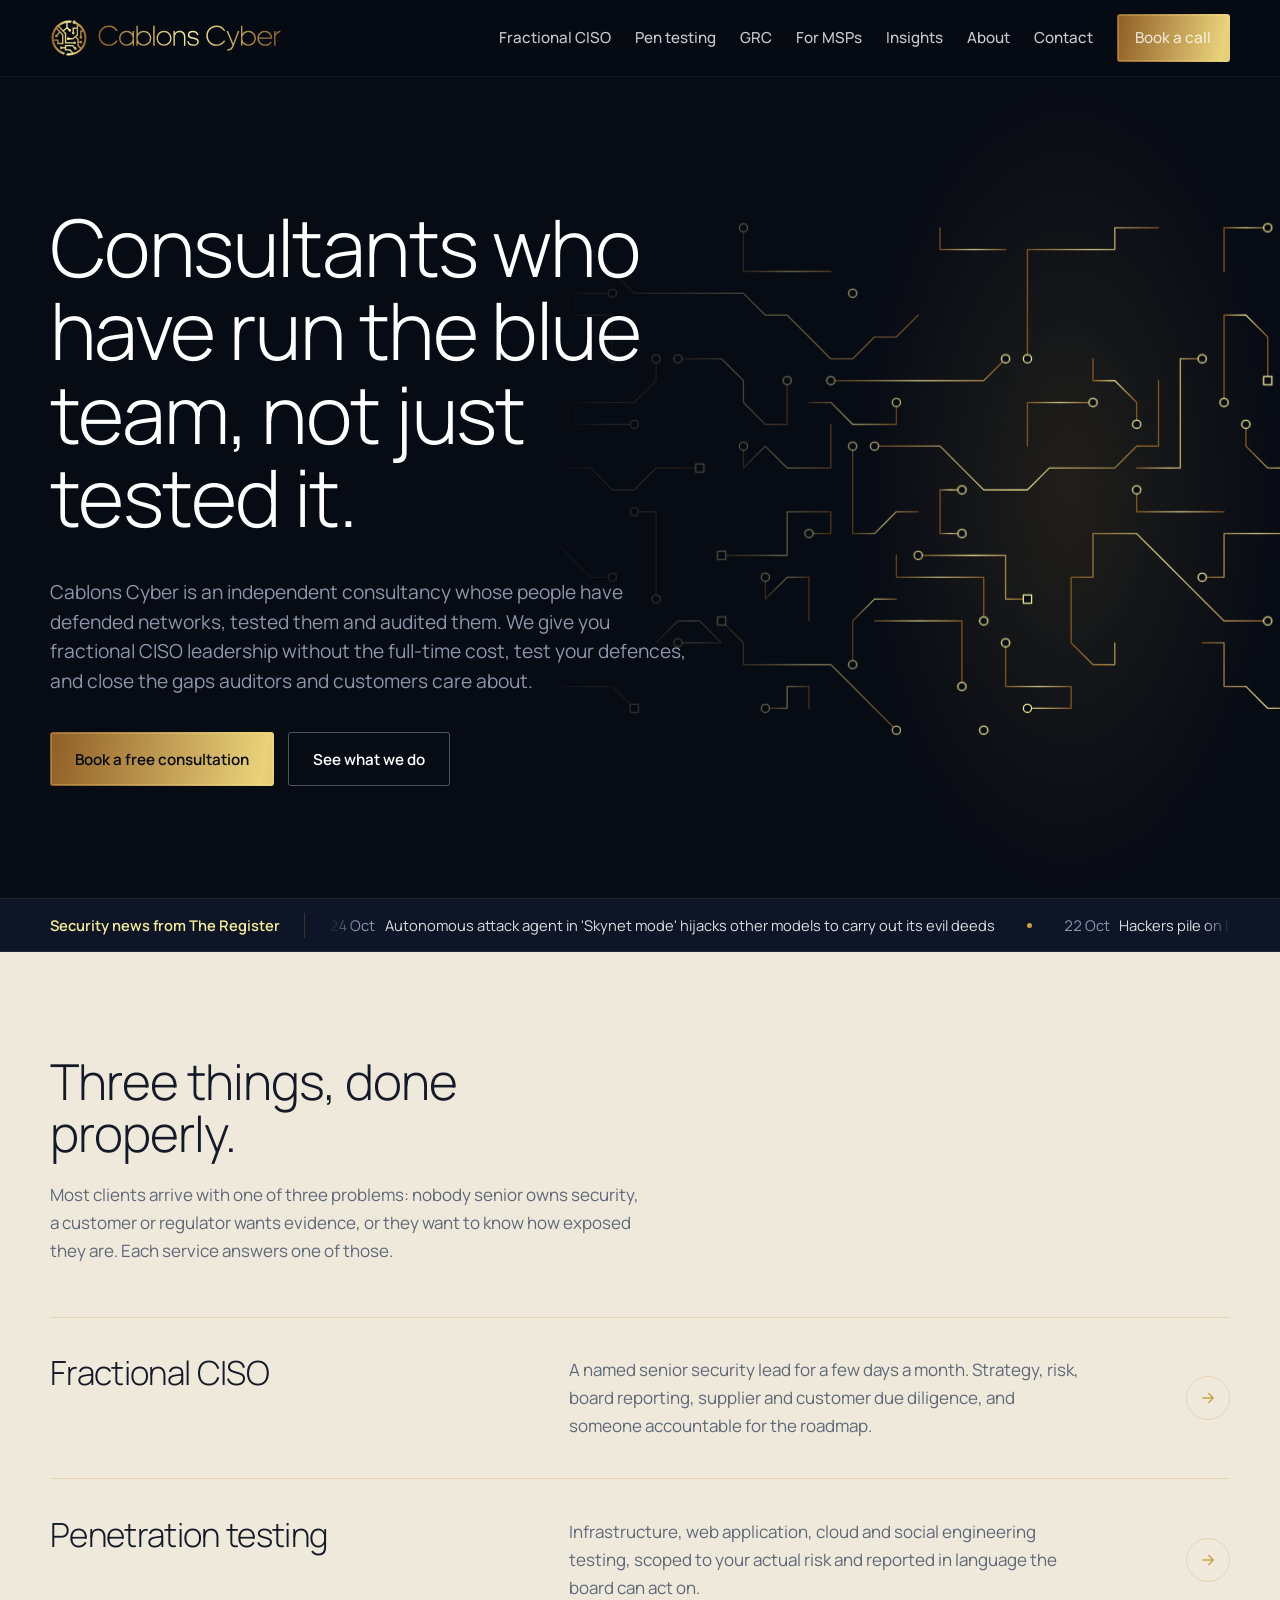
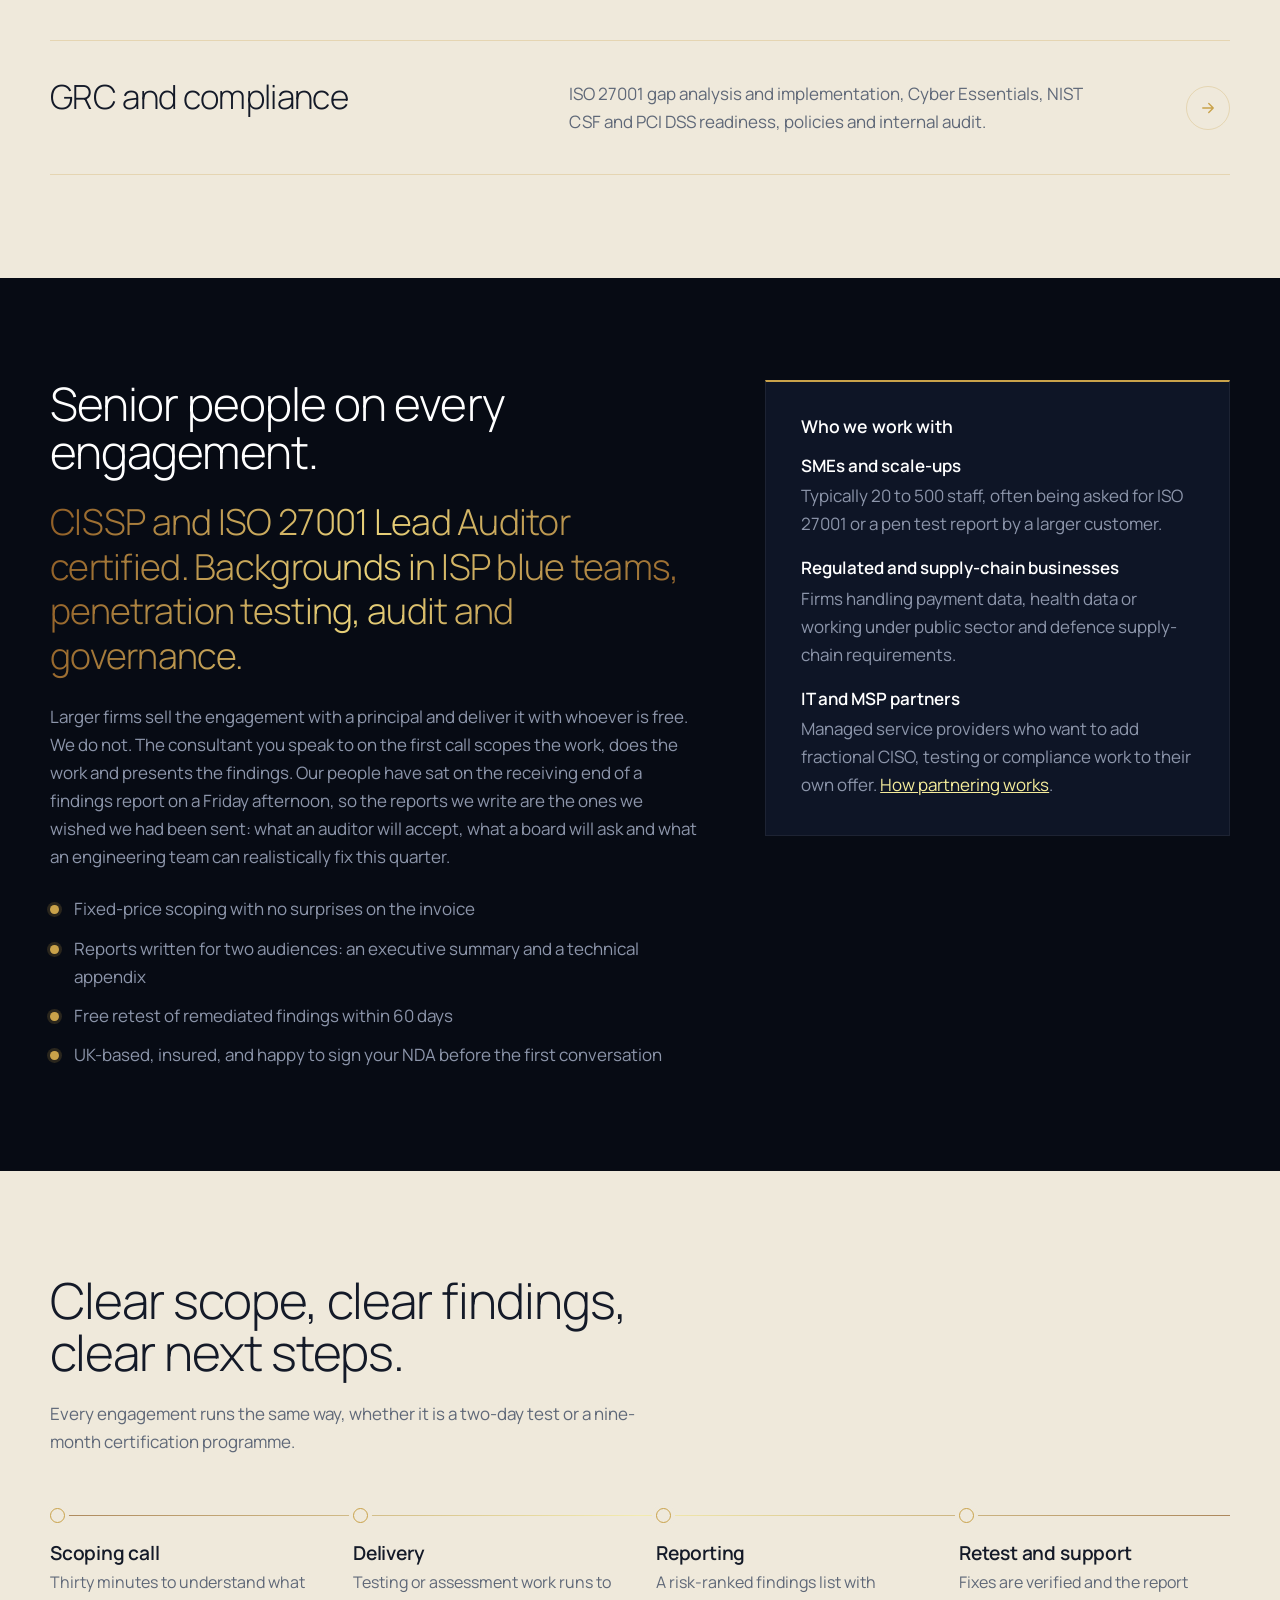
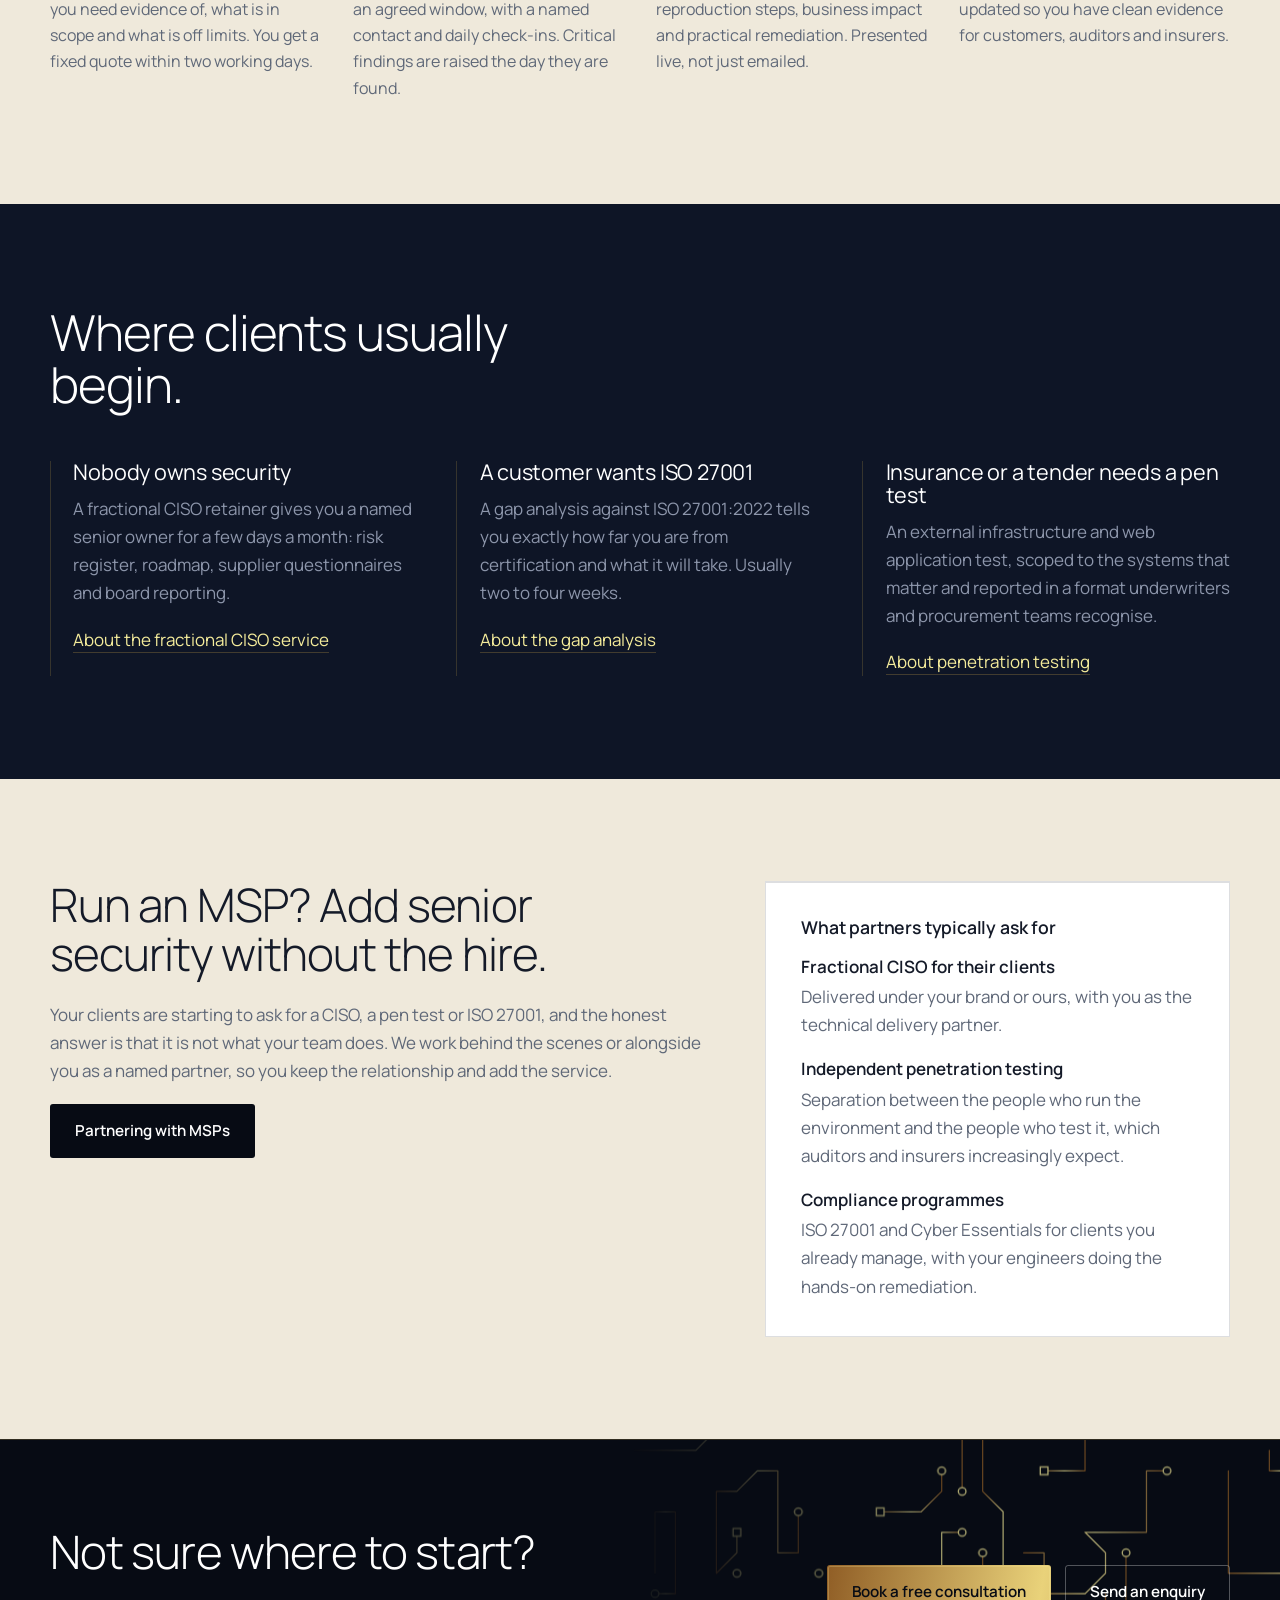
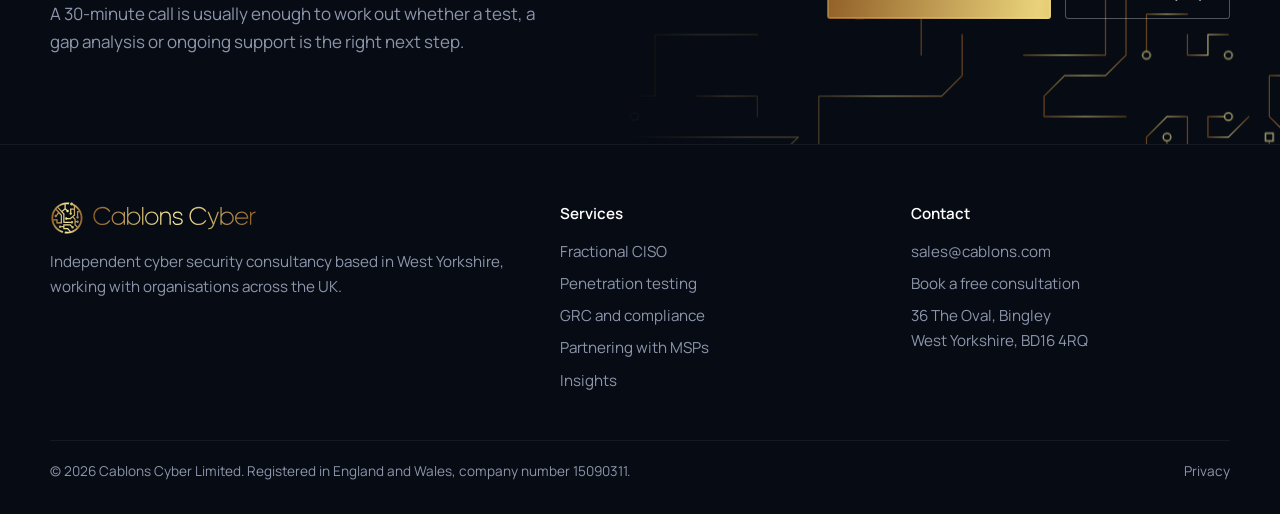
==== index.html @ 25974d63 "Add security news ticker fed by a scheduled workflow; hold back CNAME until DNS is switched Co-Autho" ====
<!doctype html>
<html lang="en-GB">
<head>
<meta charset="utf-8">
<meta name="viewport" content="width=device-width, initial-scale=1">
<title>Fractional CISO, penetration testing and GRC consultancy | Cablons Cyber</title>
<meta name="description" content="Independent UK cyber security consultancy offering fractional CISO services, penetration testing and ISO 27001 and GRC consultancy. Based in West Yorkshire.">
<link rel="canonical" href="https://www.cablons.com/">
<meta property="og:type" content="website">
<meta property="og:title" content="Fractional CISO, penetration testing and GRC consultancy | Cablons Cyber">
<meta property="og:description" content="Independent UK cyber security consultancy offering fractional CISO services, penetration testing and ISO 27001 and GRC consultancy. Based in West Yorkshire.">
<meta property="og:url" content="https://www.cablons.com/">
<meta property="og:image" content="https://www.cablons.com/assets/og-image.png">
<meta name="twitter:card" content="summary">
<meta name="theme-color" content="#070b14">
<link rel="icon" href="assets/favicon.png" type="image/png" sizes="32x32">
<link rel="apple-touch-icon" href="assets/apple-touch-icon.png">
<link rel="preconnect" href="https://fonts.googleapis.com">
<link rel="preconnect" href="https://fonts.gstatic.com" crossorigin>
<link href="https://fonts.googleapis.com/css2?family=Manrope:wght@300;400;500;600&display=swap" rel="stylesheet">
<link rel="stylesheet" href="styles.css">
<script type="application/ld+json">
{
  "@context": "https://schema.org",
  "@type": "ProfessionalService",
  "name": "Cablons Cyber Limited",
  "url": "https://www.cablons.com/",
  "logo": "https://www.cablons.com/assets/logo.svg",
  "email": "sales@cablons.com",
  "address": {"@type": "PostalAddress", "streetAddress": "36 The Oval", "addressLocality": "Bingley", "addressRegion": "West Yorkshire", "postalCode": "BD16 4RQ", "addressCountry": "GB"},
  "areaServed": "United Kingdom",
  "description": "Independent UK cyber security consultancy offering fractional CISO services, penetration testing and ISO 27001 and GRC consultancy. Based in West Yorkshire."
}
</script>
</head>
<body>
<a class="skip" href="#main">Skip to content</a>
<header class="site-header">
  <div class="wrap">
    <a class="brand" href="index.html" aria-label="Cablons Cyber home"><img src="assets/logo.svg" alt="Cablons Cyber"></a>
    <button class="nav-toggle" aria-expanded="false" aria-controls="nav">Menu</button>
    <nav class="nav" id="nav" aria-label="Main">
      <a href="vciso.html">Fractional CISO</a>
      <a href="penetration-testing.html">Pen testing</a>
      <a href="grc-consultancy.html">GRC</a>
      <a href="msp-partners.html">For MSPs</a>
      <a href="insights.html">Insights</a>
      <a href="about.html">About</a>
      <a href="contact.html">Contact</a>
      <a class="btn btn-gold" href="https://calendly.com/shaun-wakefield-cablons">Book a call</a>
    </nav>
  </div>
</header>
<main id="main">

<section class="hero art-right">
  <div class="art"><svg class="circuit" viewBox="0 0 900 620" fill="none" aria-hidden="true" focusable="false">
<defs><linearGradient id="goldline" x1="0" y1="0" x2="1" y2="0"><stop offset="0" stop-color="#905e26"/><stop offset="0.5" stop-color="#f5ec9b"/><stop offset="1" stop-color="#905e26"/></linearGradient></defs>
<path class="trace" style="--i:0" d="M432,120 L408,144 L384,144 L360,168 L336,168 L312,144 L288,120 L264,120 L240,96 L216,96 L192,96 L168,96 L144,96 L120,96 L96,72 L72,48 L48,48 L24,48" pathLength="1"/>
<path class="trace" style="--i:1" d="M696,192 L696,216 L696,240 L696,264 L672,264 L648,288 L624,288 L600,288 L576,288 L552,312 L528,312 L504,312 L480,288 L456,264 L432,264 L408,264 L384,264" pathLength="1"/>
<path class="trace" style="--i:2" d="M696,24 L672,24 L648,24 L648,48 L624,48 L600,48 L576,48 L552,48 L552,72 L552,96 L552,120 L552,144 L552,168" pathLength="1"/>
<path class="trace" style="--i:3" d="M816,192 L816,168 L816,144 L792,120 L768,120 L768,144 L768,168 L768,192 L768,216" pathLength="1"/>
<path class="trace" style="--i:4" d="M216,456 L240,480 L240,504 L264,504 L288,504 L312,504 L336,504 L360,528 L384,552 L408,576" pathLength="1"/>
<path class="trace" style="--i:5" d="M456,24 L456,48 L480,48 L504,48 L528,48" pathLength="1"/>
<path class="trace" style="--i:6" d="M336,192 L360,192 L384,192 L408,192 L432,192 L456,192 L480,192 L504,192 L528,168" pathLength="1"/>
<path class="trace" style="--i:7" d="M648,480 L648,504 L624,504 L600,480 L600,456 L600,432 L600,408 L624,408 L624,384 L624,360 L648,360 L672,360 L696,384 L720,408 L744,432 L768,456 L792,456 L816,456" pathLength="1"/>
<path class="trace" style="--i:8" d="M528,480 L528,504 L528,528 L552,528 L576,528 L600,528 L600,552 L576,552 L552,552" pathLength="1"/>
<path class="trace" style="--i:9" d="M672,288 L696,288 L720,288 L720,264 L720,240 L720,216 L720,192 L720,168 L744,168" pathLength="1"/>
<path class="trace" style="--i:10" d="M192,288 L168,288 L144,288 L120,312 L96,312 L72,288 L48,288 L24,264 L0,264" pathLength="1"/>
<path class="trace" style="--i:11" d="M768,72 L768,48 L768,24 L792,24 L816,24" pathLength="1"/>
<path class="trace" style="--i:12" d="M864,216 L864,240 L864,264 L864,288 L888,288" pathLength="1"/>
<path class="trace" style="--i:13" d="M864,432 L888,408 L888,384 L888,360 L888,336 L864,336 L840,312 L840,288 L816,288 L792,264 L792,240" pathLength="1"/>
<path class="trace" style="--i:14" d="M264,576 L288,576 L312,576 L336,576 L360,576 L384,576" pathLength="1"/>
<path class="trace" style="--i:15" d="M744,480 L768,480 L768,504 L768,528 L792,528 L816,552 L840,552 L864,552 L888,552" pathLength="1"/>
<path class="trace" style="--i:16" d="M336,72 L312,72 L288,72 L264,72 L240,72 L240,48 L240,24" pathLength="1"/>
<path class="trace" style="--i:17" d="M768,336 L744,336 L720,336 L696,336 L672,336 L672,312" pathLength="1"/>
<path class="trace" style="--i:18" d="M408,432 L384,432 L360,456 L360,480 L360,504" pathLength="1"/>
<path class="trace" style="--i:19" d="M384,456 L408,456 L432,456 L456,456 L480,456 L480,480 L480,504 L480,528" pathLength="1"/>
<path class="trace" style="--i:20" d="M552,432 L528,432 L528,408 L528,384 L504,384 L480,384 L456,384 L432,384" pathLength="1"/>
<path class="trace" style="--i:21" d="M312,216 L336,216 L360,240 L384,240 L408,240 L408,216" pathLength="1"/>
<path class="trace" style="--i:22" d="M144,168 L144,192 L120,216 L96,216 L72,216 L48,216 L48,240 L72,240 L96,240 L120,240" pathLength="1"/>
<path class="trace" style="--i:23" d="M144,480 L168,456 L192,456 L216,480 L192,480 L168,480" pathLength="1"/>
<path class="trace" style="--i:24" d="M624,168 L624,192 L648,192 L672,216 L672,240" pathLength="1"/>
<path class="trace" style="--i:25" d="M480,360 L456,360 L456,336 L456,312 L480,312" pathLength="1"/>
<path class="trace" style="--i:26" d="M360,264 L360,288 L360,312 L360,336 L360,360 L384,360 L408,336 L432,336" pathLength="1"/>
<path class="trace" style="--i:27" d="M216,384 L240,384 L264,384 L288,384 L288,360 L288,336 L312,336 L336,336 L336,360 L312,360" pathLength="1"/>
<path class="trace" style="--i:28" d="M312,456 L312,432 L312,408 L288,408 L264,432 L264,408" pathLength="1"/>
<path class="trace" style="--i:29" d="M288,192 L288,216 L288,240 L264,240 L240,216 L240,192 L216,168 L192,168 L168,168" pathLength="1"/>
<path class="trace" style="--i:30" d="M864,360 L840,360 L816,360 L792,360 L768,360 L768,384 L768,408 L744,408" pathLength="1"/>
<path class="trace" style="--i:31" d="M336,240 L336,264 L336,288 L312,288 L288,288 L264,264 L240,288 L240,264" pathLength="1"/>
<path class="trace" style="--i:32" d="M144,432 L144,408 L144,384 L144,360 L144,336 L120,336" pathLength="1"/>
<path class="trace" style="--i:33" d="M504,480 L504,504 L504,528 L504,552 L504,576" pathLength="1"/>
<path class="trace" style="--i:34" d="M120,552 L96,528 L72,528 L48,528 L24,528 L0,528" pathLength="1"/>
<path class="trace" style="--i:35" d="M96,408 L72,408 L48,384 L24,360 L0,360" pathLength="1"/>
<path class="trace" style="--i:36" d="M96,168 L96,144 L96,120 L72,120 L48,120 L48,96 L72,96 L96,96" pathLength="1"/>
<path class="trace" style="--i:37" d="M552,264 L552,240 L552,216 L576,216 L600,216 L624,216" pathLength="1"/>
<path class="trace" style="--i:38" d="M408,384 L408,408 L432,408 L456,408 L480,408 L504,408 L504,432 L504,456" pathLength="1"/>
<path class="trace" style="--i:39" d="M264,96 L288,96 L312,96 L336,96 L360,96" pathLength="1"/>
<path class="trace" style="--i:40" d="M312,552 L312,528 L288,528 L288,552 L264,552" pathLength="1"/>
<circle class="node" style="--i:1" cx="384" cy="264" r="4.5"/>
<circle class="node" style="--i:2" cx="552" cy="168" r="4.5"/>
<circle class="node" style="--i:3" cx="768" cy="216" r="4.5"/>
<circle class="node" style="--i:4" cx="408" cy="576" r="4.5"/>
<circle class="node" style="--i:6" cx="528" cy="168" r="4.5"/>
<circle class="node" style="--i:6" cx="336" cy="192" r="4.5"/>
<circle class="node" style="--i:7" cx="816" cy="456" r="4.5"/>
<circle class="node" style="--i:8" cx="552" cy="552" r="4.5"/>
<circle class="node" style="--i:8" cx="528" cy="480" r="4.5"/>
<circle class="node" style="--i:9" cx="744" cy="168" r="4.5"/>
<circle class="node" style="--i:10" cx="0" cy="264" r="4.5"/>
<circle class="node" style="--i:11" cx="816" cy="24" r="4.5"/>
<circle class="node" style="--i:12" cx="888" cy="288" r="4.5"/>
<circle class="node" style="--i:12" cx="864" cy="216" r="4.5"/>
<circle class="node" style="--i:13" cx="792" cy="240" r="4.5"/>
<circle class="node" style="--i:15" cx="888" cy="552" r="4.5"/>
<circle class="node" style="--i:16" cx="240" cy="24" r="4.5"/>
<circle class="node" style="--i:17" cx="672" cy="312" r="4.5"/>
<circle class="node" style="--i:18" cx="360" cy="504" r="4.5"/>
<circle class="node" style="--i:19" cx="480" cy="528" r="4.5"/>
<circle class="node" style="--i:20" cx="432" cy="384" r="4.5"/>
<circle class="node" style="--i:21" cx="408" cy="216" r="4.5"/>
<circle class="node" style="--i:22" cx="120" cy="240" r="4.5"/>
<circle class="node" style="--i:22" cx="144" cy="168" r="4.5"/>
<circle class="node" style="--i:23" cx="168" cy="480" r="4.5"/>
<circle class="node" style="--i:24" cx="672" cy="240" r="4.5"/>
<circle class="node" style="--i:25" cx="480" cy="312" r="4.5"/>
<circle class="node" style="--i:25" cx="480" cy="360" r="4.5"/>
<circle class="node" style="--i:26" cx="360" cy="264" r="4.5"/>
<circle class="node" style="--i:27" cx="312" cy="360" r="4.5"/>
<circle class="node" style="--i:28" cx="264" cy="408" r="4.5"/>
<circle class="node" style="--i:29" cx="168" cy="168" r="4.5"/>
<circle class="node" style="--i:29" cx="288" cy="192" r="4.5"/>
<circle class="node" style="--i:30" cx="744" cy="408" r="4.5"/>
<circle class="node" style="--i:30" cx="864" cy="360" r="4.5"/>
<circle class="node" style="--i:31" cx="240" cy="264" r="4.5"/>
<circle class="node" style="--i:32" cx="120" cy="336" r="4.5"/>
<circle class="node" style="--i:32" cx="144" cy="432" r="4.5"/>
<circle class="node" style="--i:33" cx="504" cy="576" r="4.5"/>
<circle class="node" style="--i:34" cx="0" cy="528" r="4.5"/>
<circle class="node" style="--i:35" cx="0" cy="360" r="4.5"/>
<circle class="node" style="--i:35" cx="96" cy="408" r="4.5"/>
<circle class="node" style="--i:36" cx="96" cy="96" r="4.5"/>
<circle class="node" style="--i:36" cx="96" cy="168" r="4.5"/>
<circle class="node" style="--i:37" cx="624" cy="216" r="4.5"/>
<circle class="node" style="--i:38" cx="504" cy="456" r="4.5"/>
<circle class="node" style="--i:39" cx="360" cy="96" r="4.5"/>
<circle class="node" style="--i:40" cx="264" cy="552" r="4.5"/>
<rect class="node" style="--i:0" x="19.5" y="43.5" width="9" height="9"/>
<rect class="node" style="--i:3" x="811.5" y="187.5" width="9" height="9"/>
<rect class="node" style="--i:4" x="211.5" y="451.5" width="9" height="9"/>
<rect class="node" style="--i:10" x="187.5" y="283.5" width="9" height="9"/>
<rect class="node" style="--i:20" x="547.5" y="427.5" width="9" height="9"/>
<rect class="node" style="--i:27" x="211.5" y="379.5" width="9" height="9"/>
<rect class="node" style="--i:34" x="115.5" y="547.5" width="9" height="9"/>
</svg></div>
  <div class="wrap">
    <div class="hero-copy">
      <h1>Consultants who have run the blue team, not just tested it.</h1>
      <p class="lead">Cablons Cyber is an independent consultancy whose people have defended networks, tested them and audited them. We give you fractional CISO leadership without the full-time cost, test your defences, and close the gaps auditors and customers care about.</p>
      <div class="actions"><a class="btn btn-gold" href="https://calendly.com/shaun-wakefield-cablons">Book a free consultation</a><a class="btn btn-ghost" href="#services">See what we do</a></div>
    </div>
  </div>
</section>


<section class="ticker" aria-label="Security news headlines">
  <div class="wrap ticker-wrap">
    <a class="ticker-label" href="https://www.theregister.com/security/" rel="noopener">Security news from The Register</a>
    <div class="ticker-track" id="ticker"><ul class="ticker-list"><li>Loading headlines&hellip;</li></ul></div>
  </div>
</section>

<section class="section on-bone" id="services">
  <div class="wrap">
    <div class="section-head">
      <h2>Three things, done properly.</h2>
      <p class="muted">Most clients arrive with one of three problems: nobody senior owns security, a customer or regulator wants evidence, or they want to know how exposed they are. Each service answers one of those.</p>
    </div>
    <div class="ledger">
<a class="ledger-row" href="vciso.html"><h3>Fractional CISO</h3><p>A named senior security lead for a few days a month. Strategy, risk, board reporting, supplier and customer due diligence, and someone accountable for the roadmap.</p><span class="go" aria-hidden="true"><svg viewBox="0 0 24 24" fill="none" stroke="currentColor" stroke-width="1.8" stroke-linecap="round" stroke-linejoin="round"><path d="M5 12h14M13 6l6 6-6 6"/></svg></span></a>
<a class="ledger-row" href="penetration-testing.html"><h3>Penetration testing</h3><p>Infrastructure, web application, cloud and social engineering testing, scoped to your actual risk and reported in language the board can act on.</p><span class="go" aria-hidden="true"><svg viewBox="0 0 24 24" fill="none" stroke="currentColor" stroke-width="1.8" stroke-linecap="round" stroke-linejoin="round"><path d="M5 12h14M13 6l6 6-6 6"/></svg></span></a>
<a class="ledger-row" href="grc-consultancy.html"><h3>GRC and compliance</h3><p>ISO 27001 gap analysis and implementation, Cyber Essentials, NIST CSF and PCI DSS readiness, policies and internal audit.</p><span class="go" aria-hidden="true"><svg viewBox="0 0 24 24" fill="none" stroke="currentColor" stroke-width="1.8" stroke-linecap="round" stroke-linejoin="round"><path d="M5 12h14M13 6l6 6-6 6"/></svg></span></a>
</div>
  </div>
</section>

<section class="section on-void">
  <div class="wrap statement">
    <div>
      <h2>Senior people on every engagement.</h2>
      <p class="cred">CISSP and ISO 27001 Lead Auditor certified. Backgrounds in ISP blue teams, penetration testing, audit and governance.</p>
      <p class="muted">Larger firms sell the engagement with a principal and deliver it with whoever is free. We do not. The consultant you speak to on the first call scopes the work, does the work and presents the findings. Our people have sat on the receiving end of a findings report on a Friday afternoon, so the reports we write are the ones we wished we had been sent: what an auditor will accept, what a board will ask and what an engineering team can realistically fix this quarter.</p>
      <ul class="checks">
        <li>Fixed-price scoping with no surprises on the invoice</li>
        <li>Reports written for two audiences: an executive summary and a technical appendix</li>
        <li>Free retest of remediated findings within 60 days</li>
        <li>UK-based, insured, and happy to sign your NDA before the first conversation</li>
      </ul>
    </div>
    <div class="panel">
      <h3>Who we work with</h3>
      <dl>
        <dt>SMEs and scale-ups</dt>
        <dd>Typically 20 to 500 staff, often being asked for ISO 27001 or a pen test report by a larger customer.</dd>
        <dt>Regulated and supply-chain businesses</dt>
        <dd>Firms handling payment data, health data or working under public sector and defence supply-chain requirements.</dd>
        <dt>IT and MSP partners</dt>
        <dd>Managed service providers who want to add fractional CISO, testing or compliance work to their own offer. <a href="msp-partners.html">How partnering works</a>.</dd>
      </dl>
    </div>
  </div>
</section>

<section class="section on-bone">
  <div class="wrap">
    <div class="section-head">
      <h2>Clear scope, clear findings, clear next steps.</h2>
      <p class="muted">Every engagement runs the same way, whether it is a two-day test or a nine-month certification programme.</p>
    </div>
    <div class="process">
      <div class="step"><h3>Scoping call</h3><p>Thirty minutes to understand what you need evidence of, what is in scope and what is off limits. You get a fixed quote within two working days.</p></div>
      <div class="step"><h3>Delivery</h3><p>Testing or assessment work runs to an agreed window, with a named contact and daily check-ins. Critical findings are raised the day they are found.</p></div>
      <div class="step"><h3>Reporting</h3><p>A risk-ranked findings list with reproduction steps, business impact and practical remediation. Presented live, not just emailed.</p></div>
      <div class="step"><h3>Retest and support</h3><p>Fixes are verified and the report updated so you have clean evidence for customers, auditors and insurers.</p></div>
    </div>
  </div>
</section>

<section class="section on-navy">
  <div class="wrap">
    <div class="section-head">
      <h2>Where clients usually begin.</h2>
    </div>
    <div class="starts">
      <div class="start">
        <h3>Nobody owns security</h3>
        <p>A fractional CISO retainer gives you a named senior owner for a few days a month: risk register, roadmap, supplier questionnaires and board reporting.</p>
        <a href="vciso.html">About the fractional CISO service</a>
      </div>
      <div class="start">
        <h3>A customer wants ISO 27001</h3>
        <p>A gap analysis against ISO 27001:2022 tells you exactly how far you are from certification and what it will take. Usually two to four weeks.</p>
        <a href="grc-consultancy.html">About the gap analysis</a>
      </div>
      <div class="start">
        <h3>Insurance or a tender needs a pen test</h3>
        <p>An external infrastructure and web application test, scoped to the systems that matter and reported in a format underwriters and procurement teams recognise.</p>
        <a href="penetration-testing.html">About penetration testing</a>
      </div>
    </div>
  </div>
</section>

<section class="section on-bone">
  <div class="wrap statement">
    <div>
      <h2>Run an MSP? Add senior security without the hire.</h2>
      <p class="muted">Your clients are starting to ask for a CISO, a pen test or ISO 27001, and the honest answer is that it is not what your team does. We work behind the scenes or alongside you as a named partner, so you keep the relationship and add the service.</p>
      <a class="btn btn-dark" href="msp-partners.html">Partnering with MSPs</a>
    </div>
    <div class="panel">
      <h3>What partners typically ask for</h3>
      <dl>
        <dt>Fractional CISO for their clients</dt><dd>Delivered under your brand or ours, with you as the technical delivery partner.</dd>
        <dt>Independent penetration testing</dt><dd>Separation between the people who run the environment and the people who test it, which auditors and insurers increasingly expect.</dd>
        <dt>Compliance programmes</dt><dd>ISO 27001 and Cyber Essentials for clients you already manage, with your engineers doing the hands-on remediation.</dd>
      </dl>
    </div>
  </div>
</section>


<section class="cta">
  <div class="art"><svg class="circuit" viewBox="0 0 900 620" fill="none" aria-hidden="true" focusable="false">
<defs><linearGradient id="goldline" x1="0" y1="0" x2="1" y2="0"><stop offset="0" stop-color="#905e26"/><stop offset="0.5" stop-color="#f5ec9b"/><stop offset="1" stop-color="#905e26"/></linearGradient></defs>
<path class="trace" style="--i:0" d="M288,552 L264,552 L240,552 L216,552 L192,552 L192,528 L192,504 L216,480 L192,480 L168,480 L144,480 L120,480 L96,480 L72,480 L48,480 L24,480 L0,480" pathLength="1"/>
<path class="trace" style="--i:1" d="M768,72 L792,72 L816,72 L840,72 L864,72 L888,72" pathLength="1"/>
<path class="trace" style="--i:2" d="M480,264 L504,264 L504,288 L504,312 L528,312 L552,312 L576,288 L576,264 L552,240 L576,240 L600,240 L624,240 L624,216 L624,192 L624,168 L648,168" pathLength="1"/>
<path class="trace" style="--i:3" d="M288,336 L288,312 L288,288 L288,264 L288,240 L288,216 L288,192 L288,168 L288,144 L288,120" pathLength="1"/>
<path class="trace" style="--i:4" d="M144,240 L144,264 L120,288 L120,264 L120,240 L120,216 L120,192 L144,192 L168,168 L192,168 L192,192 L192,216 L192,240 L192,264 L216,264 L216,240 L216,216" pathLength="1"/>
<path class="trace" style="--i:5" d="M528,528 L528,552 L528,576 L504,576 L480,576" pathLength="1"/>
<path class="trace" style="--i:6" d="M432,264 L432,288 L432,312 L456,312 L456,288 L456,264 L456,240 L456,216 L432,192 L432,168 L432,144 L432,120 L456,120 L480,120 L480,96" pathLength="1"/>
<path class="trace" style="--i:7" d="M600,456 L576,456 L552,456 L528,456 L504,456 L504,432 L528,408 L552,408 L576,408 L600,384 L600,360 L600,336 L600,312 L600,288 L600,264" pathLength="1"/>
<path class="trace" style="--i:8" d="M168,24 L144,24 L144,48 L144,72 L144,96 L168,96 L168,72 L168,48" pathLength="1"/>
<path class="trace" style="--i:9" d="M720,168 L720,192 L720,216 L720,240 L720,264 L720,288 L744,288 L768,288 L792,288 L816,288 L840,288 L864,288 L888,288" pathLength="1"/>
<path class="trace" style="--i:10" d="M720,360 L696,360 L696,384 L672,384 L672,360" pathLength="1"/>
<path class="trace" style="--i:11" d="M816,408 L840,408 L840,432 L864,432 L888,432" pathLength="1"/>
<path class="trace" style="--i:12" d="M384,168 L384,192 L360,216 L336,216 L312,216" pathLength="1"/>
<path class="trace" style="--i:13" d="M24,144 L48,144 L72,144 L96,144 L120,120 L144,120 L168,120 L192,96 L192,72" pathLength="1"/>
<path class="trace" style="--i:14" d="M648,480 L648,504 L648,528 L624,528 L624,552 L624,576" pathLength="1"/>
<path class="trace" style="--i:15" d="M480,384 L504,384 L528,384 L552,384 L576,384 L576,360 L576,336 L576,312" pathLength="1"/>
<path class="trace" style="--i:16" d="M48,288 L48,264 L48,240 L48,216 L72,216 L72,240 L72,264 L72,288 L72,312 L48,312" pathLength="1"/>
<path class="trace" style="--i:17" d="M624,24 L624,48 L624,72 L624,96 L624,120 L648,120 L672,120 L696,120 L696,96 L696,72 L696,48 L696,24" pathLength="1"/>
<path class="trace" style="--i:18" d="M360,384 L360,360 L360,336 L384,312 L384,288 L384,264 L384,240 L408,240" pathLength="1"/>
<path class="trace" style="--i:19" d="M408,360 L408,384 L408,408 L384,432 L360,432 L336,432 L312,432 L288,432 L264,432 L240,432 L240,456 L240,480 L240,504 L216,504" pathLength="1"/>
<path class="trace" style="--i:20" d="M384,120 L408,120 L408,144 L408,168 L408,192" pathLength="1"/>
<path class="trace" style="--i:21" d="M336,96 L360,96 L384,96 L384,72 L360,72 L336,72 L312,48" pathLength="1"/>
<path class="trace" style="--i:22" d="M744,456 L720,480 L696,480 L696,456 L720,456" pathLength="1"/>
<path class="trace" style="--i:23" d="M624,384 L624,360 L624,336 L648,336 L672,336" pathLength="1"/>
<path class="trace" style="--i:24" d="M792,408 L768,408 L768,432 L768,456 L792,480 L816,480 L840,456 L840,480 L816,504 L792,528 L768,528 L768,504 L768,480" pathLength="1"/>
<path class="trace" style="--i:25" d="M768,144 L768,168 L792,168 L792,144 L792,120 L792,96" pathLength="1"/>
<path class="trace" style="--i:26" d="M240,288 L216,288 L192,288 L168,288 L144,288" pathLength="1"/>
<path class="trace" style="--i:27" d="M672,504 L672,480 L672,456 L648,456 L624,480 L624,504" pathLength="1"/>
<path class="trace" style="--i:28" d="M216,576 L192,576 L168,576 L144,576 L120,576 L120,552 L144,552" pathLength="1"/>
<path class="trace" style="--i:29" d="M816,384 L792,384 L768,384 L744,384 L720,384" pathLength="1"/>
<path class="trace" style="--i:30" d="M168,360 L144,360 L120,360 L96,360 L72,360 L48,360 L48,384 L48,408 L48,432 L24,432 L24,456" pathLength="1"/>
<path class="trace" style="--i:31" d="M552,48 L552,72 L552,96 L552,120 L552,144 L552,168 L528,168 L504,168" pathLength="1"/>
<path class="trace" style="--i:32" d="M864,384 L888,384 L888,360 L864,336 L864,312" pathLength="1"/>
<path class="trace" style="--i:33" d="M96,432 L120,432 L144,432 L168,432 L168,456" pathLength="1"/>
<circle class="node" style="--i:0" cx="288" cy="552" r="4.5"/>
<circle class="node" style="--i:1" cx="888" cy="72" r="4.5"/>
<circle class="node" style="--i:2" cx="648" cy="168" r="4.5"/>
<circle class="node" style="--i:3" cx="288" cy="120" r="4.5"/>
<circle class="node" style="--i:4" cx="216" cy="216" r="4.5"/>
<circle class="node" style="--i:5" cx="480" cy="576" r="4.5"/>
<circle class="node" style="--i:5" cx="528" cy="528" r="4.5"/>
<circle class="node" style="--i:6" cx="432" cy="264" r="4.5"/>
<circle class="node" style="--i:7" cx="600" cy="264" r="4.5"/>
<circle class="node" style="--i:8" cx="168" cy="48" r="4.5"/>
<circle class="node" style="--i:11" cx="888" cy="432" r="4.5"/>
<circle class="node" style="--i:11" cx="816" cy="408" r="4.5"/>
<circle class="node" style="--i:12" cx="384" cy="168" r="4.5"/>
<circle class="node" style="--i:13" cx="192" cy="72" r="4.5"/>
<circle class="node" style="--i:14" cx="624" cy="576" r="4.5"/>
<circle class="node" style="--i:14" cx="648" cy="480" r="4.5"/>
<circle class="node" style="--i:16" cx="48" cy="312" r="4.5"/>
<circle class="node" style="--i:17" cx="696" cy="24" r="4.5"/>
<circle class="node" style="--i:17" cx="624" cy="24" r="4.5"/>
<circle class="node" style="--i:18" cx="408" cy="240" r="4.5"/>
<circle class="node" style="--i:19" cx="216" cy="504" r="4.5"/>
<circle class="node" style="--i:20" cx="408" cy="192" r="4.5"/>
<circle class="node" style="--i:20" cx="384" cy="120" r="4.5"/>
<circle class="node" style="--i:21" cx="312" cy="48" r="4.5"/>
<circle class="node" style="--i:22" cx="720" cy="456" r="4.5"/>
<circle class="node" style="--i:23" cx="624" cy="384" r="4.5"/>
<circle class="node" style="--i:26" cx="144" cy="288" r="4.5"/>
<circle class="node" style="--i:26" cx="240" cy="288" r="4.5"/>
<circle class="node" style="--i:27" cx="624" cy="504" r="4.5"/>
<circle class="node" style="--i:27" cx="672" cy="504" r="4.5"/>
<circle class="node" style="--i:28" cx="144" cy="552" r="4.5"/>
<circle class="node" style="--i:29" cx="720" cy="384" r="4.5"/>
<circle class="node" style="--i:30" cx="24" cy="456" r="4.5"/>
<circle class="node" style="--i:32" cx="864" cy="384" r="4.5"/>
<rect class="node" style="--i:0" x="-4.5" y="475.5" width="9" height="9"/>
<rect class="node" style="--i:3" x="283.5" y="331.5" width="9" height="9"/>
<rect class="node" style="--i:4" x="139.5" y="235.5" width="9" height="9"/>
<rect class="node" style="--i:6" x="475.5" y="91.5" width="9" height="9"/>
<rect class="node" style="--i:9" x="883.5" y="283.5" width="9" height="9"/>
<rect class="node" style="--i:12" x="307.5" y="211.5" width="9" height="9"/>
<rect class="node" style="--i:24" x="763.5" y="475.5" width="9" height="9"/>
<rect class="node" style="--i:25" x="787.5" y="91.5" width="9" height="9"/>
<rect class="node" style="--i:31" x="499.5" y="163.5" width="9" height="9"/>
<rect class="node" style="--i:31" x="547.5" y="43.5" width="9" height="9"/>
<rect class="node" style="--i:32" x="859.5" y="307.5" width="9" height="9"/>
</svg></div>
  <div class="wrap">
    <div>
      <h2>Not sure where to start?</h2>
      <p>A 30-minute call is usually enough to work out whether a test, a gap analysis or ongoing support is the right next step.</p>
    </div>
    <div class="actions">
      <a class="btn btn-gold" href="https://calendly.com/shaun-wakefield-cablons">Book a free consultation</a>
      <a class="btn btn-ghost" href="contact.html">Send an enquiry</a>
    </div>
  </div>
</section>


</main>
<footer class="site-footer">
  <div class="wrap">
    <div class="cols">
      <div>
        <a class="brand" href="index.html"><img src="assets/logo.svg" alt="Cablons Cyber"></a>
        <p>Independent cyber security consultancy based in West Yorkshire, working with organisations across the UK.</p>
      </div>
      <div>
        <h4>Services</h4>
        <ul>
          <li><a href="vciso.html">Fractional CISO</a></li>
          <li><a href="penetration-testing.html">Penetration testing</a></li>
          <li><a href="grc-consultancy.html">GRC and compliance</a></li>
          <li><a href="msp-partners.html">Partnering with MSPs</a></li>
          <li><a href="insights.html">Insights</a></li>
        </ul>
      </div>
      <div>
        <h4>Contact</h4>
        <ul>
          <li><a href="mailto:sales@cablons.com">sales@cablons.com</a></li>
          <li><a href="https://calendly.com/shaun-wakefield-cablons">Book a free consultation</a></li>
          <li>36 The Oval, Bingley<br>West Yorkshire, BD16 4RQ</li>
        </ul>
      </div>
    </div>
    <div class="legal">
      <span>&copy; 2026 Cablons Cyber Limited. Registered in England and Wales, company number 15090311.</span>
      <span><a href="privacy.html">Privacy</a></span>
    </div>
  </div>
</footer>
<script>
  (function () {
    var t = document.querySelector('.nav-toggle'), n = document.getElementById('nav');
    if (t) t.addEventListener('click', function () {
      var open = n.classList.toggle('open');
      t.setAttribute('aria-expanded', open ? 'true' : 'false');
    });
    var fmt = function (d) { if (!d) return ''; var m = ['Jan','Feb','Mar','Apr','May','Jun','Jul','Aug','Sep','Oct','Nov','Dec']; var p = d.split('-'); return parseInt(p[2], 10) + ' ' + m[parseInt(p[1], 10) - 1]; };
    var tk = document.getElementById('ticker');
    if (tk && window.fetch) {
      fetch('assets/news.json', {cache: 'no-cache'}).then(function (r) { return r.json(); }).then(function (d) {
        if (!d.items || !d.items.length) return;
        var html = d.items.map(function (it) {
          return '<li><a href="' + it.url + '" rel="noopener"><time>' + fmt(it.date) + '</time>' + it.title.replace(/</g, '&lt;') + '</a></li>';
        }).join('');
        tk.innerHTML = '<ul class="ticker-list">' + html + '</ul><ul class="ticker-list" aria-hidden="true">' + html + '</ul>';
        tk.classList.add('run');
      }).catch(function () { tk.innerHTML = '<ul class="ticker-list"><li><a href="https://www.theregister.com/security/" rel="noopener">Latest security news at The Register</a></li></ul>'; });
    }
    var arts = document.querySelectorAll('.art');
    if ('IntersectionObserver' in window) {
      var io = new IntersectionObserver(function (es) {
        es.forEach(function (e) { if (e.isIntersecting) { e.target.classList.add('draw'); io.unobserve(e.target); } });
      }, { threshold: 0.2 });
      arts.forEach(function (a) { io.observe(a); });
    } else {
      arts.forEach(function (a) { a.classList.add('draw'); });
    }
  })();
</script>
</body>
</html>
---- styles.css ----
/* Cablons Cyber Limited */

:root {
  --void: #070b14;
  --navy: #0e1526;
  --navy-2: #151e33;
  --bone: #efe9db;
  --bone-2: #e6dfcd;
  --ink: #141a28;
  --slate: #5f6878;
  --slate-on-dark: #8d96ab;
  --gold: #c9a24a;
  --gold-deep: #905e26;
  --gold-pale: #f5ec9b;
  --gold-grad: linear-gradient(100deg, #905e26 0%, #e9d27a 48%, #905e26 100%);
  --rule: rgba(201, 162, 74, 0.28);
  --rule-dark: rgba(201, 162, 74, 0.22);
  --hair: rgba(20, 26, 40, 0.14);
  --font: "Manrope", "Segoe UI", system-ui, sans-serif;
  --max: 1180px;
  --gutter: clamp(1.25rem, 4vw, 3rem);
}

*, *::before, *::after { box-sizing: border-box; }
html { -webkit-text-size-adjust: 100%; scroll-behavior: smooth; }
body {
  margin: 0; font-family: var(--font); font-size: 1.0625rem; line-height: 1.65;
  color: var(--ink); background: var(--void); font-weight: 400;
}
img, svg { max-width: 100%; display: block; }
a { color: inherit; }
:focus-visible { outline: 2px solid var(--gold); outline-offset: 3px; }

h1, h2, h3 { margin: 0 0 0.5em; line-height: 1.05; letter-spacing: -0.02em; font-weight: 300; }
h1 { font-size: clamp(2.6rem, 6.2vw, 5rem); }
h2 { font-size: clamp(2rem, 4vw, 3.1rem); }
h3 { font-size: clamp(1.35rem, 2vw, 1.7rem); font-weight: 400; letter-spacing: -0.01em; }
p { margin: 0 0 1.1em; }
p:last-child { margin-bottom: 0; }
.lead { font-size: clamp(1.1rem, 1.5vw, 1.3rem); line-height: 1.55; max-width: 54ch; }

.wrap { width: min(var(--max), 100% - 2 * var(--gutter)); margin-inline: auto; }
.skip { position: absolute; left: -999px; top: 0; background: var(--gold); color: var(--void); padding: .5rem 1rem; z-index: 100; }
.skip:focus { left: 1rem; top: 1rem; }

/* Header */
.site-header {
  position: sticky; top: 0; z-index: 50; color: #fff;
  background: rgba(7, 11, 20, 0.82); backdrop-filter: blur(12px); -webkit-backdrop-filter: blur(12px);
  border-bottom: 1px solid rgba(255,255,255,0.06);
}
.site-header .wrap { display: flex; align-items: center; justify-content: space-between; min-height: 76px; gap: 1rem; }
.brand img { height: 38px; width: auto; }
.nav { display: flex; align-items: center; gap: 1.5rem; white-space: nowrap; }
.nav > a { color: rgba(255,255,255,0.78); text-decoration: none; font-size: .95rem; font-weight: 500; }
.nav > a:hover { color: #fff; }
.nav > a[aria-current="page"] { color: var(--gold-pale); }
.nav-toggle { display: none; background: none; border: 1px solid rgba(255,255,255,0.2); color: #fff; padding: .45rem .8rem; border-radius: 3px; font: inherit; }

/* Buttons */
.btn {
  display: inline-block; text-decoration: none; font-weight: 600; font-size: .95rem;
  padding: .85rem 1.5rem; border-radius: 3px; border: 1px solid transparent; cursor: pointer; font-family: inherit;
  transition: transform .15s ease, box-shadow .15s ease, background-color .15s ease, border-color .15s ease;
}
.btn-gold { background: var(--gold-grad); background-size: 200% 100%; color: var(--void); box-shadow: 0 0 0 1px rgba(245,236,155,0.25) inset; }
.btn-gold:hover { background-position: 100% 0; transform: translateY(-1px); box-shadow: 0 8px 28px -10px rgba(201,162,74,0.7); }
.btn-ghost { color: #fff; border-color: rgba(255,255,255,0.3); }
.btn-ghost:hover { border-color: var(--gold); color: var(--gold-pale); }
.btn-dark { background: var(--void); color: #fff; }
.btn-dark:hover { background: var(--navy-2); }
.nav .btn { padding: .65rem 1.1rem; }

/* Hero */
.hero {
  position: relative; overflow: hidden; color: #fff;
  background: var(--void);
  padding: clamp(4rem, 10vw, 8.5rem) 0 clamp(4rem, 9vw, 7rem);
  isolation: isolate;
}
.hero .wrap { position: relative; z-index: 2; display: grid; grid-template-columns: minmax(0, 7fr) minmax(0, 5fr); gap: 2rem; align-items: center; }
.hero h1 { color: #fff; }
.hero .lead { color: var(--slate-on-dark); margin: 1.4rem 0 2.2rem; }
.hero .actions { display: flex; flex-wrap: wrap; gap: .9rem; }
.hero .art { position: absolute; inset: 0; z-index: 1; pointer-events: none; }
.hero .art::before { content: ""; position: absolute; inset: 0; }
.hero .art .circuit { position: absolute; height: auto; opacity: .95; }

/* art on the right (default) */
.art-right .art::before { right: 0; top: 0; bottom: 0; left: 45%; background: radial-gradient(closest-side at 70% 50%, rgba(201,162,74,0.13), transparent); }
.art-right .art .circuit { right: -5%; top: 50%; transform: translateY(-50%); width: 64%;
  -webkit-mask-image: linear-gradient(90deg, transparent 0, rgba(0,0,0,.35) 28%, #000 55%); mask-image: linear-gradient(90deg, transparent 0, rgba(0,0,0,.35) 28%, #000 55%); }

/* art on the left, copy on the right */
.art-left .wrap { grid-template-columns: minmax(0, 5fr) minmax(0, 7fr); }
.art-left .hero-copy { grid-column: 2; }
.art-left .art::before { left: 0; top: 0; bottom: 0; right: 45%; background: radial-gradient(closest-side at 30% 50%, rgba(201,162,74,0.13), transparent); }
.art-left .art .circuit { left: -7%; top: 50%; transform: translateY(-50%) scaleX(-1); width: 53%;
  -webkit-mask-image: linear-gradient(270deg, transparent 0, rgba(0,0,0,.3) 30%, #000 60%); mask-image: linear-gradient(270deg, transparent 0, rgba(0,0,0,.3) 30%, #000 60%); }

/* art across the top, copy below */
.art-top { padding-top: clamp(14rem, 30vw, 22rem); padding-bottom: clamp(3.5rem, 7vw, 6rem); }
.art-top .wrap, .art-bottom .wrap { grid-template-columns: minmax(0, 8fr) minmax(0, 4fr); align-items: end; }
.art-top .art::before { left: 0; right: 0; top: 0; height: 60%; background: radial-gradient(closest-side at 60% 20%, rgba(201,162,74,0.12), transparent); }
.art-top .art .circuit { left: 50%; top: -6%; transform: translateX(-50%); width: 100%; min-width: 1100px;
  -webkit-mask-image: linear-gradient(180deg, #000 0, #000 25%, transparent 68%); mask-image: linear-gradient(180deg, #000 0, #000 25%, transparent 68%); }

/* copy at the top, art across the bottom */
.art-bottom { padding-top: clamp(3.5rem, 6vw, 5rem); padding-bottom: clamp(13rem, 26vw, 19rem); }
.art-bottom .wrap { align-items: start; }
.art-bottom .art::before { left: 0; right: 0; bottom: 0; height: 60%; background: radial-gradient(closest-side at 40% 80%, rgba(201,162,74,0.12), transparent); }
.art-bottom .art .circuit { left: 50%; bottom: -6%; transform: translateX(-50%) scaleY(-1); width: 100%; min-width: 1100px;
  -webkit-mask-image: linear-gradient(180deg, #000 0, #000 25%, transparent 68%); mask-image: linear-gradient(180deg, #000 0, #000 25%, transparent 68%); }

/* compact utility hero */
.hero-small { padding: clamp(3.5rem, 7vw, 5.5rem) 0; }
.hero-small h1 { font-size: clamp(2.2rem, 4.6vw, 3.6rem); }
.hero-small .art .circuit { opacity: .6; }
.hero-small.art-right .art .circuit { width: 48%; }

/* Circuit art */
.circuit .trace { stroke: url(#goldline); stroke-width: 1.5; stroke-linecap: round; stroke-linejoin: round; stroke-dasharray: 1; stroke-dashoffset: 1; opacity: .9; }
.circuit .node { fill: var(--void); stroke: var(--gold-pale); stroke-width: 1.5; opacity: 0; }
.draw .trace { animation: draw 1.6s cubic-bezier(.3,0,.2,1) forwards; animation-delay: calc(var(--i) * 55ms + 150ms); }
.draw .node { animation: pop .5s ease forwards; animation-delay: calc(var(--i) * 55ms + 1.55s); }
@keyframes draw { to { stroke-dashoffset: 0; } }
@keyframes pop { to { opacity: 1; } }
@media (prefers-reduced-motion: reduce) {
  html { scroll-behavior: auto; }
  .circuit .trace { stroke-dashoffset: 0; animation: none; }
  .circuit .node { opacity: 1; animation: none; }
  .btn:hover { transform: none; }
}


/* News ticker */
.ticker { background: var(--navy); color: #fff; border-top: 1px solid rgba(255,255,255,0.06); border-bottom: 1px solid rgba(255,255,255,0.06); font-size: .92rem; }
.ticker-wrap { display: flex; align-items: center; gap: 1.5rem; min-height: 52px; }
.ticker-label { flex: none; color: var(--gold-pale); text-decoration: none; font-weight: 600; padding-right: 1.5rem; border-right: 1px solid var(--rule-dark); white-space: nowrap; }
.ticker-label:hover { color: #fff; }
.ticker-track { flex: 1; min-width: 0; overflow: hidden; display: flex;
  -webkit-mask-image: linear-gradient(90deg, transparent 0, #000 3%, #000 97%, transparent); mask-image: linear-gradient(90deg, transparent 0, #000 3%, #000 97%, transparent); }
.ticker-list { list-style: none; margin: 0; padding: 0; display: flex; gap: 0; flex: none; white-space: nowrap; }
.ticker-list li { padding: 0 2rem 0 0; display: flex; align-items: center; }
.ticker-list li::after { content: ""; width: 5px; height: 5px; border-radius: 50%; background: var(--gold); margin-left: 2rem; flex: none; }
.ticker-list a { color: rgba(255,255,255,0.85); text-decoration: none; }
.ticker-list a:hover { color: var(--gold-pale); }
.ticker-list time { color: var(--slate-on-dark); margin-right: .6rem; font-variant-numeric: tabular-nums; }
.ticker-track.run .ticker-list { animation: ticker 70s linear infinite; }
.ticker-track:hover .ticker-list, .ticker-track:focus-within .ticker-list { animation-play-state: paused; }
@keyframes ticker { from { transform: translateX(0); } to { transform: translateX(-100%); } }
@media (prefers-reduced-motion: reduce) {
  .ticker-track { overflow-x: auto; mask-image: none; -webkit-mask-image: none; }
  .ticker-track.run .ticker-list { animation: none; }
  .ticker-track .ticker-list[aria-hidden] { display: none; }
}
@media (max-width: 640px) {
  .ticker-wrap { flex-direction: column; align-items: stretch; gap: .4rem; padding: .7rem 0; }
  .ticker-label { border-right: 0; padding-right: 0; font-size: .85rem; }
}

/* Sections */
.section { padding: clamp(3.5rem, 8vw, 6.5rem) 0; }
.on-bone { background: var(--bone); color: var(--ink); }
.on-void { background: var(--void); color: #fff; }
.on-navy { background: var(--navy); color: #fff; }
.on-void .lead, .on-navy .lead, .on-void .muted, .on-navy .muted { color: var(--slate-on-dark); }
.muted { color: var(--slate); }
.section-head { max-width: 60ch; margin-bottom: clamp(2rem, 4vw, 3.5rem); }
.section-head h2 { margin-bottom: .45em; }

/* Ledger of services */
.ledger { border-top: 1px solid var(--rule); }
.ledger-row {
  display: grid; grid-template-columns: minmax(0, 5fr) minmax(0, 6fr) auto; gap: 2rem; align-items: start;
  padding: clamp(1.6rem, 3vw, 2.4rem) 0; border-bottom: 1px solid var(--rule); text-decoration: none; color: inherit;
  position: relative;
}
.ledger-row h3 { margin: 0; font-size: clamp(1.5rem, 2.6vw, 2.1rem); font-weight: 300; letter-spacing: -0.02em; transition: color .15s; }
.ledger-row p { margin: 0; color: var(--slate); max-width: 52ch; }
.on-void .ledger-row p, .on-navy .ledger-row p { color: var(--slate-on-dark); }
.ledger-row .go {
  align-self: center; width: 44px; height: 44px; border-radius: 50%; border: 1px solid var(--rule);
  display: grid; place-items: center; color: var(--gold); transition: background-color .15s, border-color .15s, color .15s;
}
.ledger-row .go svg { width: 18px; height: 18px; }
.ledger-row:hover h3 { color: var(--gold-deep); }
.on-void .ledger-row:hover h3, .on-navy .ledger-row:hover h3 { color: var(--gold-pale); }
.ledger-row:hover .go { background: var(--gold); border-color: var(--gold); color: var(--void); }

/* Credentials statement */
.statement { display: grid; grid-template-columns: minmax(0, 7fr) minmax(0, 5fr); gap: clamp(2rem, 5vw, 5rem); align-items: start; }
.statement h2 { font-size: clamp(1.9rem, 3.6vw, 2.9rem); }
.statement .cred {
  font-size: clamp(1.5rem, 2.8vw, 2.3rem); font-weight: 300; line-height: 1.25; letter-spacing: -0.02em;
  background: var(--gold-grad); -webkit-background-clip: text; background-clip: text; color: transparent;
  margin: 0 0 1.5rem;
}
.statement .checks { list-style: none; padding: 0; margin: 1.5rem 0 0; display: grid; gap: .7rem; }
.statement .checks li { padding-left: 1.5rem; position: relative; color: var(--slate-on-dark); }
.statement .checks li::before { content: ""; position: absolute; left: 0; top: .6em; width: .55rem; height: .55rem; border-radius: 50%; background: var(--gold); box-shadow: 0 0 0 3px rgba(201,162,74,0.18); }
.panel { background: var(--navy); border: 1px solid rgba(255,255,255,0.06); border-top: 2px solid var(--gold); padding: clamp(1.5rem, 3vw, 2.2rem); }
.panel h3 { font-size: 1.1rem; font-weight: 600; margin-bottom: 1rem; color: #fff; }
.panel dl { margin: 0; }
.panel dt { font-weight: 600; color: #fff; margin-top: 1rem; }
.panel dd { margin: .15rem 0 0; color: var(--slate-on-dark); }
.panel a { color: var(--gold-pale); }
.on-bone .panel { background: #fff; border-color: var(--hair); }
.on-bone .panel h3, .on-bone .panel dt { color: var(--ink); }
.on-bone .panel dd { color: var(--slate); }
.on-bone .panel a { color: var(--gold-deep); }

/* Process trace (a real sequence) */
.process { position: relative; display: grid; grid-template-columns: repeat(4, 1fr); gap: 2rem; padding-top: 2.2rem; }
.process::before { content: ""; position: absolute; left: 0; right: 0; top: 7px; height: 1px; background: linear-gradient(90deg, var(--gold-deep), var(--gold-pale), var(--gold-deep)); opacity: .7; }
.process .step { position: relative; }
.process .step::before { content: ""; position: absolute; left: 0; top: -2.2rem; width: 15px; height: 15px; border-radius: 50%; background: var(--bone); border: 1.5px solid var(--gold); box-shadow: 0 0 0 4px var(--bone); }
.process h3 { font-size: 1.2rem; font-weight: 600; margin-bottom: .4rem; }
.process p { color: var(--slate); margin: 0; font-size: 1rem; }

/* Starting points */
.starts { display: grid; grid-template-columns: repeat(3, 1fr); gap: clamp(1.5rem, 3vw, 3rem); }
.start { border-left: 1px solid var(--rule-dark); padding-left: 1.4rem; }
.start h3 { font-size: 1.35rem; font-weight: 400; color: #fff; }
.start p { color: var(--slate-on-dark); }
.start a { color: var(--gold-pale); text-decoration: none; border-bottom: 1px solid var(--rule); padding-bottom: 1px; }
.start a:hover { color: #fff; border-color: #fff; }

/* Split prose */
.split { display: grid; grid-template-columns: minmax(0, 7fr) minmax(0, 5fr); gap: clamp(2rem, 5vw, 5rem); align-items: start; }
.prose { max-width: 66ch; }
.prose h2 { font-size: clamp(1.6rem, 2.6vw, 2.2rem); margin-top: 2rem; }
.prose h2:first-child { margin-top: 0; }
.prose ul { padding-left: 1.2rem; }
.prose li { margin-bottom: .4rem; }
.pull { font-size: clamp(1.3rem, 2.2vw, 1.8rem); font-weight: 300; line-height: 1.35; letter-spacing: -0.015em; margin: 2rem 0; padding-left: 1.4rem; border-left: 2px solid var(--gold); }

/* Checklist in bone sections */
.checks-bone { list-style: none; padding: 0; margin: 1.2rem 0 0; display: grid; gap: .6rem; }
.checks-bone li { padding-left: 1.5rem; position: relative; }
.checks-bone li::before { content: ""; position: absolute; left: 0; top: .6em; width: .55rem; height: .55rem; border-radius: 50%; background: var(--gold); }

/* FAQ */
.faq details { border-top: 1px solid var(--hair); padding: 1.1rem 0; }
.faq details:last-of-type { border-bottom: 1px solid var(--hair); }
.faq summary { cursor: pointer; list-style: none; font-size: 1.15rem; font-weight: 500; display: flex; justify-content: space-between; gap: 1rem; }
.faq summary::-webkit-details-marker { display: none; }
.faq summary::after { content: "+"; color: var(--gold-deep); font-weight: 300; font-size: 1.6rem; line-height: 1; transition: transform .2s; }
.faq details[open] summary::after { transform: rotate(45deg); }
.faq details p { margin-top: .8rem; color: var(--slate); max-width: 66ch; }

/* CTA */
.cta { position: relative; overflow: hidden; background: var(--void); border-top: 1px solid var(--rule-dark); color: #fff; padding: clamp(3.5rem, 7vw, 5.5rem) 0; isolation: isolate; }
.cta .art { position: absolute; inset: 0; z-index: 0; pointer-events: none; opacity: .75; }
.cta .art .circuit { position: absolute; right: -8%; top: 50%; transform: translateY(-50%); width: 60%;
  -webkit-mask-image: linear-gradient(90deg, transparent 0, #000 45%); mask-image: linear-gradient(90deg, transparent 0, #000 45%); }
.cta .wrap { position: relative; z-index: 1; display: grid; grid-template-columns: minmax(0, 7fr) minmax(0, 5fr); gap: 2rem; align-items: center; }
.cta h2 { font-size: clamp(1.9rem, 3.6vw, 2.9rem); }
.cta p { color: var(--slate-on-dark); margin: 0; max-width: 50ch; }
.cta .actions { display: flex; gap: .9rem; flex-wrap: wrap; justify-content: flex-end; }

/* Forms */
.form { display: grid; gap: 1rem; }
.form .row { display: grid; grid-template-columns: 1fr 1fr; gap: 1rem; }
.form label { font-weight: 600; font-size: .95rem; display: block; margin-bottom: .3rem; }
.form input, .form select, .form textarea { width: 100%; font: inherit; padding: .75rem .85rem; border: 1px solid var(--hair); border-radius: 3px; background: #fff; color: var(--ink); }
.form input:focus, .form select:focus, .form textarea:focus { outline: 2px solid var(--gold); outline-offset: 0; border-color: var(--gold); }
.form textarea { min-height: 150px; resize: vertical; }
.form .hp { position: absolute; left: -9999px; }
.form small { color: var(--slate); }

/* Footer */
.site-footer { background: var(--void); color: var(--slate-on-dark); padding: 3.5rem 0 2rem; font-size: .95rem; border-top: 1px solid rgba(255,255,255,0.06); }
.site-footer .cols { display: grid; grid-template-columns: 1.5fr 1fr 1fr; gap: 2rem; margin-bottom: 2.5rem; }
.site-footer h4 { color: #fff; font-size: .95rem; font-weight: 600; margin: 0 0 .8rem; }
.site-footer ul { list-style: none; margin: 0; padding: 0; }
.site-footer li { margin-bottom: .45rem; }
.site-footer a { color: var(--slate-on-dark); text-decoration: none; }
.site-footer a:hover { color: var(--gold-pale); }
.site-footer .brand img { height: 34px; margin-bottom: .9rem; }
.site-footer .legal { border-top: 1px solid rgba(255,255,255,0.06); padding-top: 1.2rem; font-size: .85rem; display: flex; justify-content: space-between; gap: 1rem; flex-wrap: wrap; }

/* Responsive */
@media (max-width: 960px) {
  .hero .wrap, .art-left .wrap, .art-top .wrap, .art-bottom .wrap { grid-template-columns: 1fr; }
  .art-left .hero-copy { grid-column: 1; }
  .art-right .art .circuit { width: 110%; right: -40%; opacity: .4; }
  .art-left .art .circuit { width: 110%; left: -40%; opacity: .4; }
  .art-top { padding-top: clamp(10rem, 40vw, 14rem); }
  .art-bottom { padding-bottom: clamp(10rem, 40vw, 14rem); }
  .art-top .art .circuit, .art-bottom .art .circuit { min-width: 900px; opacity: .7; }
  .hero-small.art-right .art .circuit { width: 70%; right: -20%; opacity: .3; }
  .statement, .split, .cta .wrap { grid-template-columns: 1fr; }
  .cta .actions { justify-content: flex-start; }
  .process, .starts { grid-template-columns: 1fr 1fr; }
  .process::before { display: none; }
  .process .step::before { display: none; }
  .process { padding-top: 0; }
  .process .step { border-top: 1px solid var(--rule); padding-top: 1rem; }
  .site-footer .cols { grid-template-columns: 1fr 1fr; }
}
@media (max-width: 1024px) {
  .nav-toggle { display: inline-block; }
  .nav { display: none; position: absolute; left: 0; right: 0; top: 76px; background: var(--void); flex-direction: column; align-items: stretch; gap: 0; border-bottom: 1px solid rgba(255,255,255,0.08); white-space: normal; }
  .nav.open { display: flex; }
  .nav > a { padding: .95rem var(--gutter); border-top: 1px solid rgba(255,255,255,0.06); }
  .nav .btn { margin: 1rem var(--gutter); text-align: center; }
}
@media (max-width: 640px) {
  body { font-size: 1rem; }
  .ledger-row { grid-template-columns: 1fr; gap: .6rem; }
  .ledger-row .go { display: none; }
  .process, .starts, .form .row, .site-footer .cols { grid-template-columns: 1fr; }
  .brand img { height: 32px; }
}
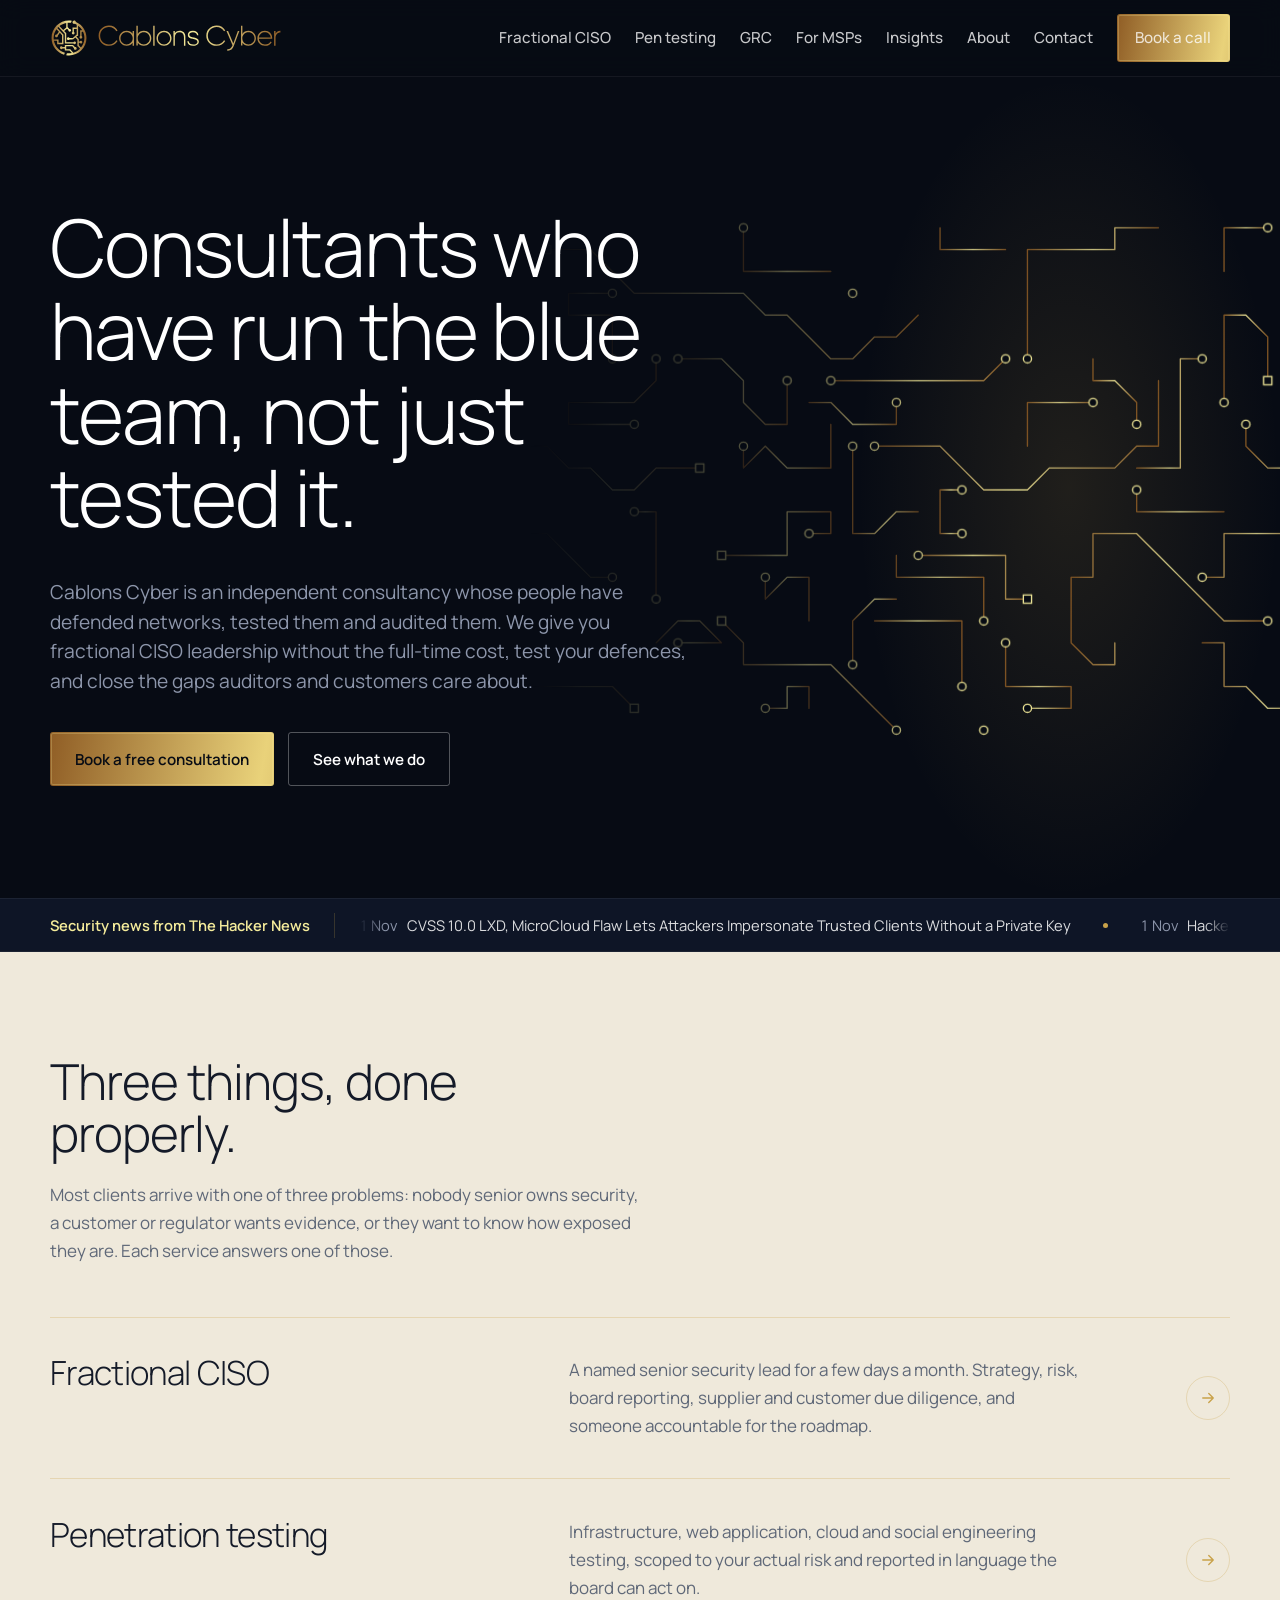
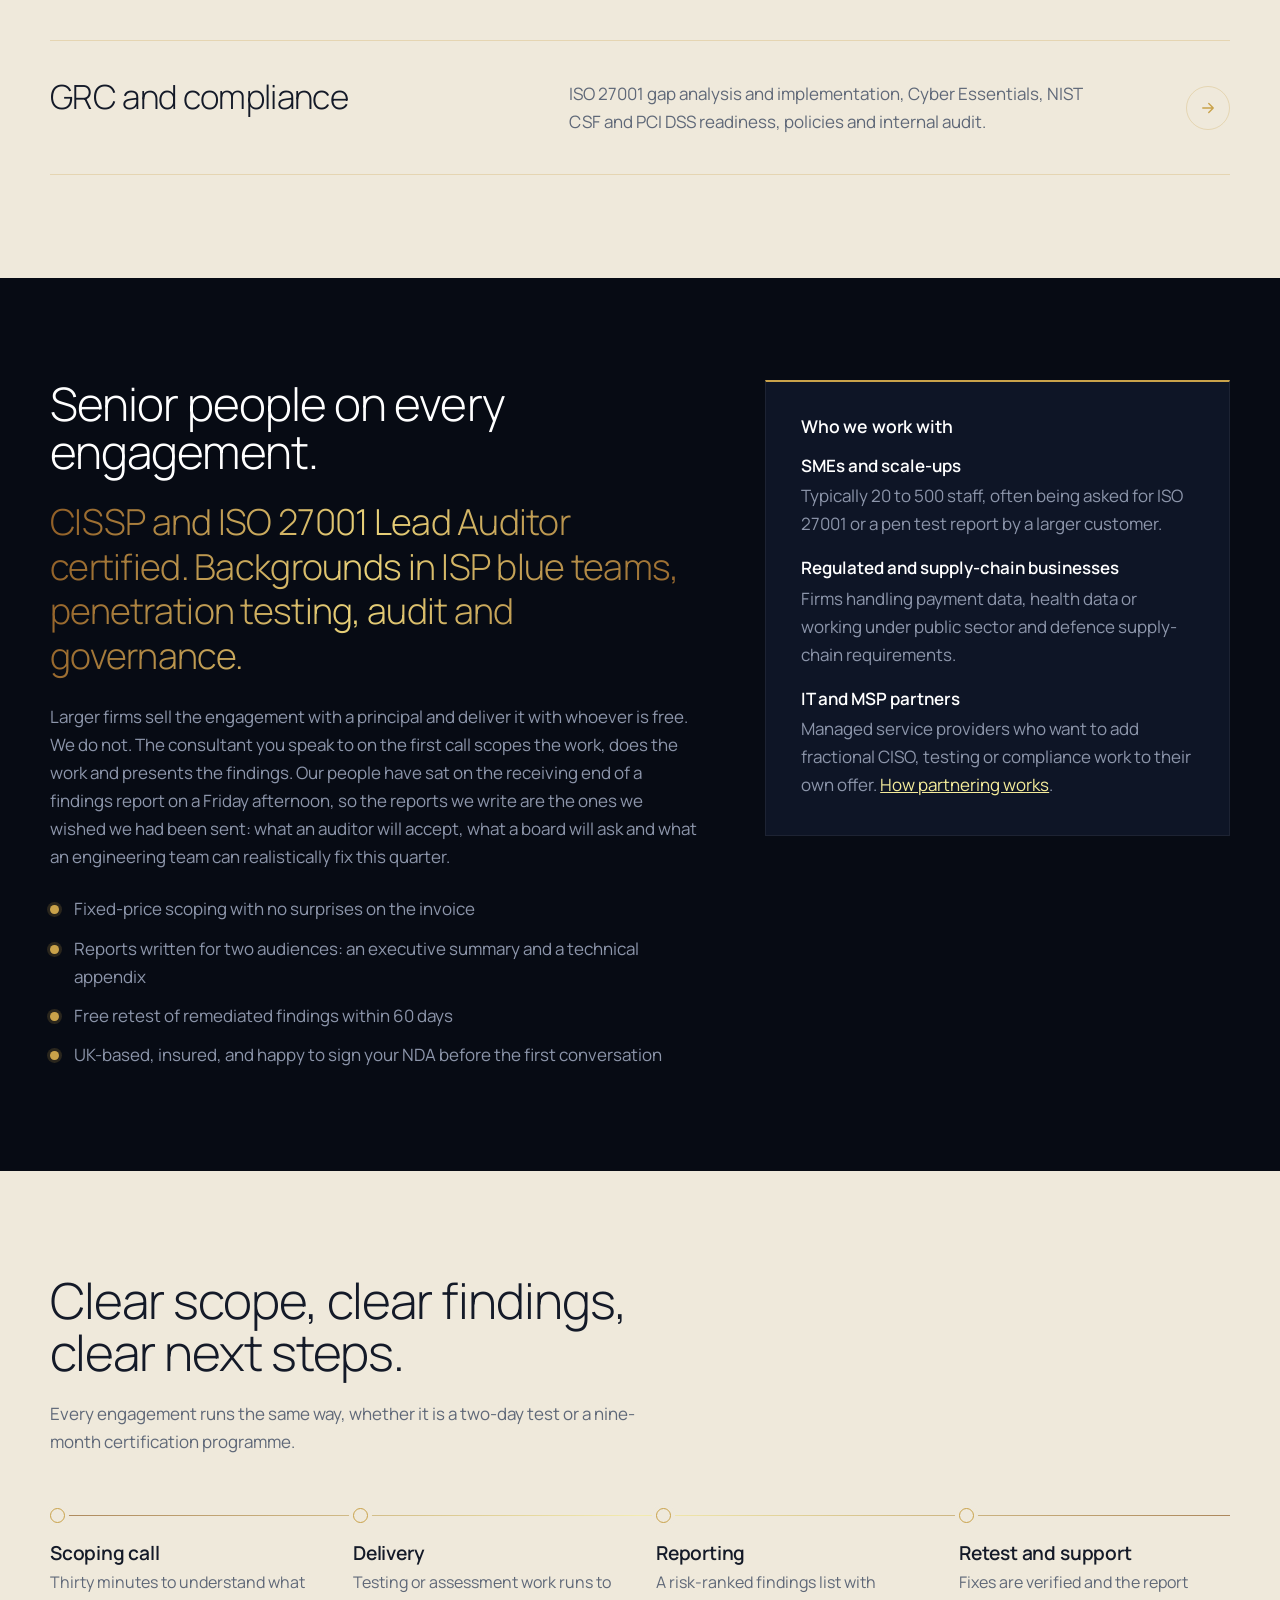
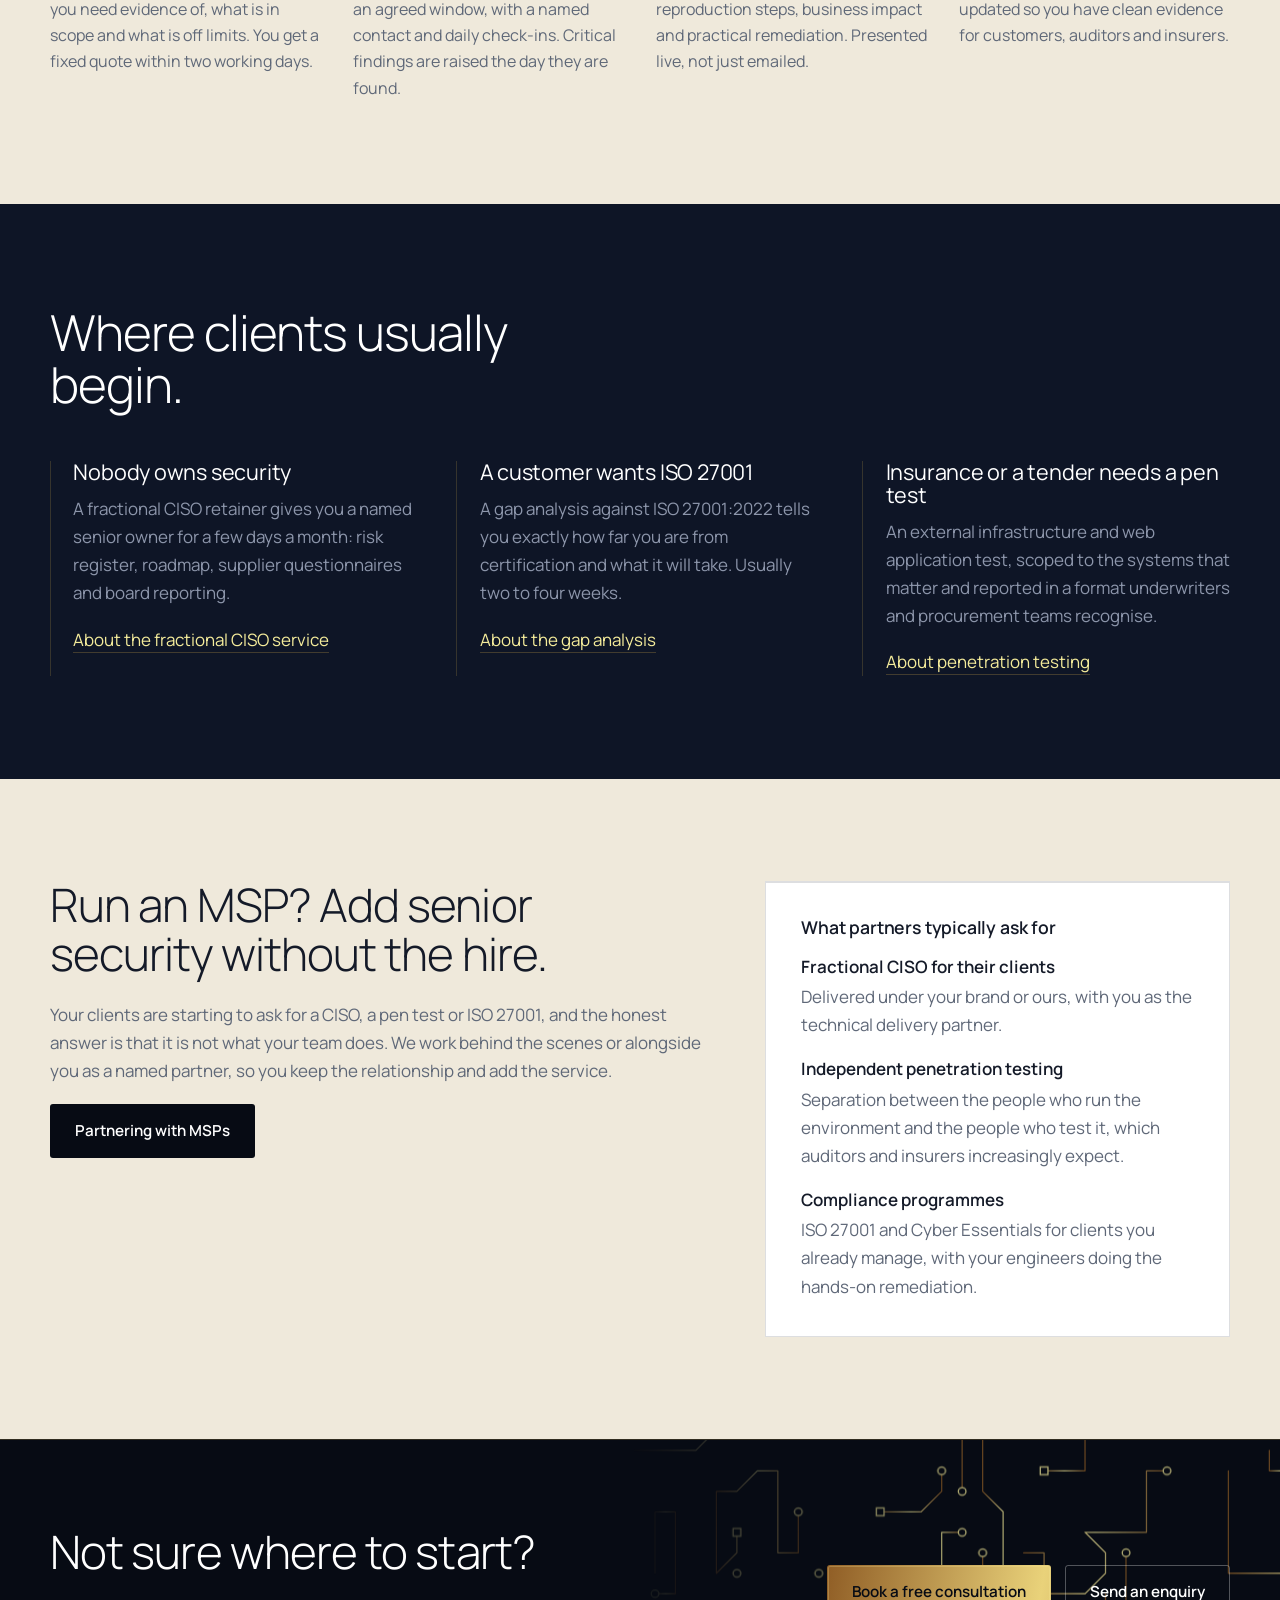
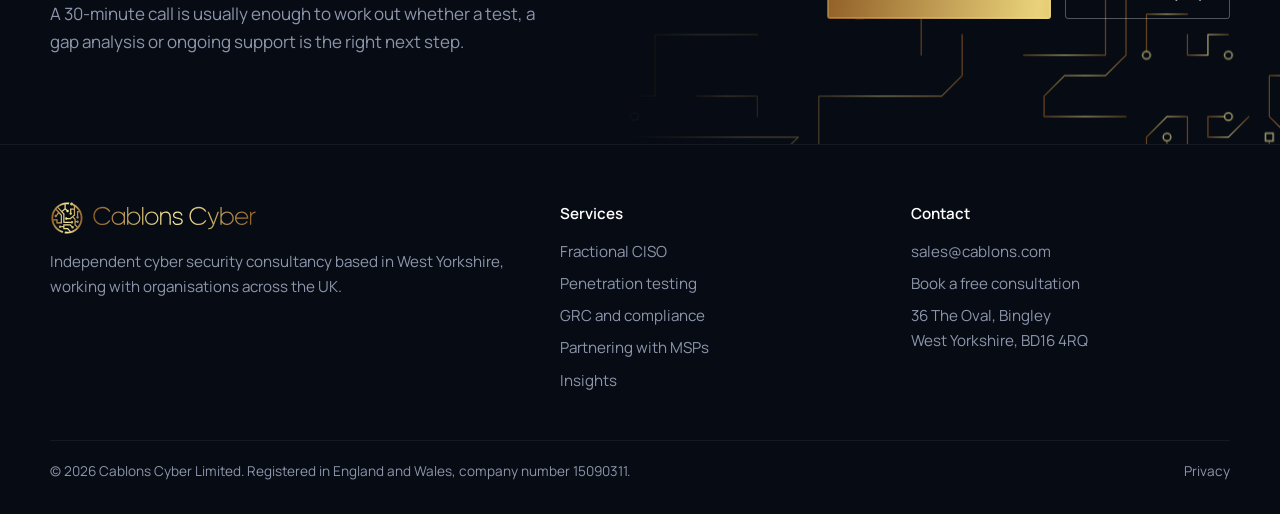
==== commit 3e4ac0d1: "Switch news ticker to The Hacker News feed; parser handles RSS and Atom Co-Authored-By: Claude Mytho" ====
--- a/index.html
+++ b/index.html
@@ -165,7 +165,7 @@
 
 <section class="ticker" aria-label="Security news headlines">
   <div class="wrap ticker-wrap">
-    <a class="ticker-label" href="https://www.theregister.com/security/" rel="noopener">Security news from The Register</a>
+    <a class="ticker-label" href="https://thehackernews.com/" rel="noopener">Security news from The Hacker News</a>
     <div class="ticker-track" id="ticker"><ul class="ticker-list"><li>Loading headlines&hellip;</li></ul></div>
   </div>
 </section>
@@ -416,7 +416,7 @@
         }).join('');
         tk.innerHTML = '<ul class="ticker-list">' + html + '</ul><ul class="ticker-list" aria-hidden="true">' + html + '</ul>';
         tk.classList.add('run');
-      }).catch(function () { tk.innerHTML = '<ul class="ticker-list"><li><a href="https://www.theregister.com/security/" rel="noopener">Latest security news at The Register</a></li></ul>'; });
+      }).catch(function () { tk.innerHTML = '<ul class="ticker-list"><li><a href="https://thehackernews.com/" rel="noopener">Latest security news at The Hacker News</a></li></ul>'; });
     }
     var arts = document.querySelectorAll('.art');
     if ('IntersectionObserver' in window) {
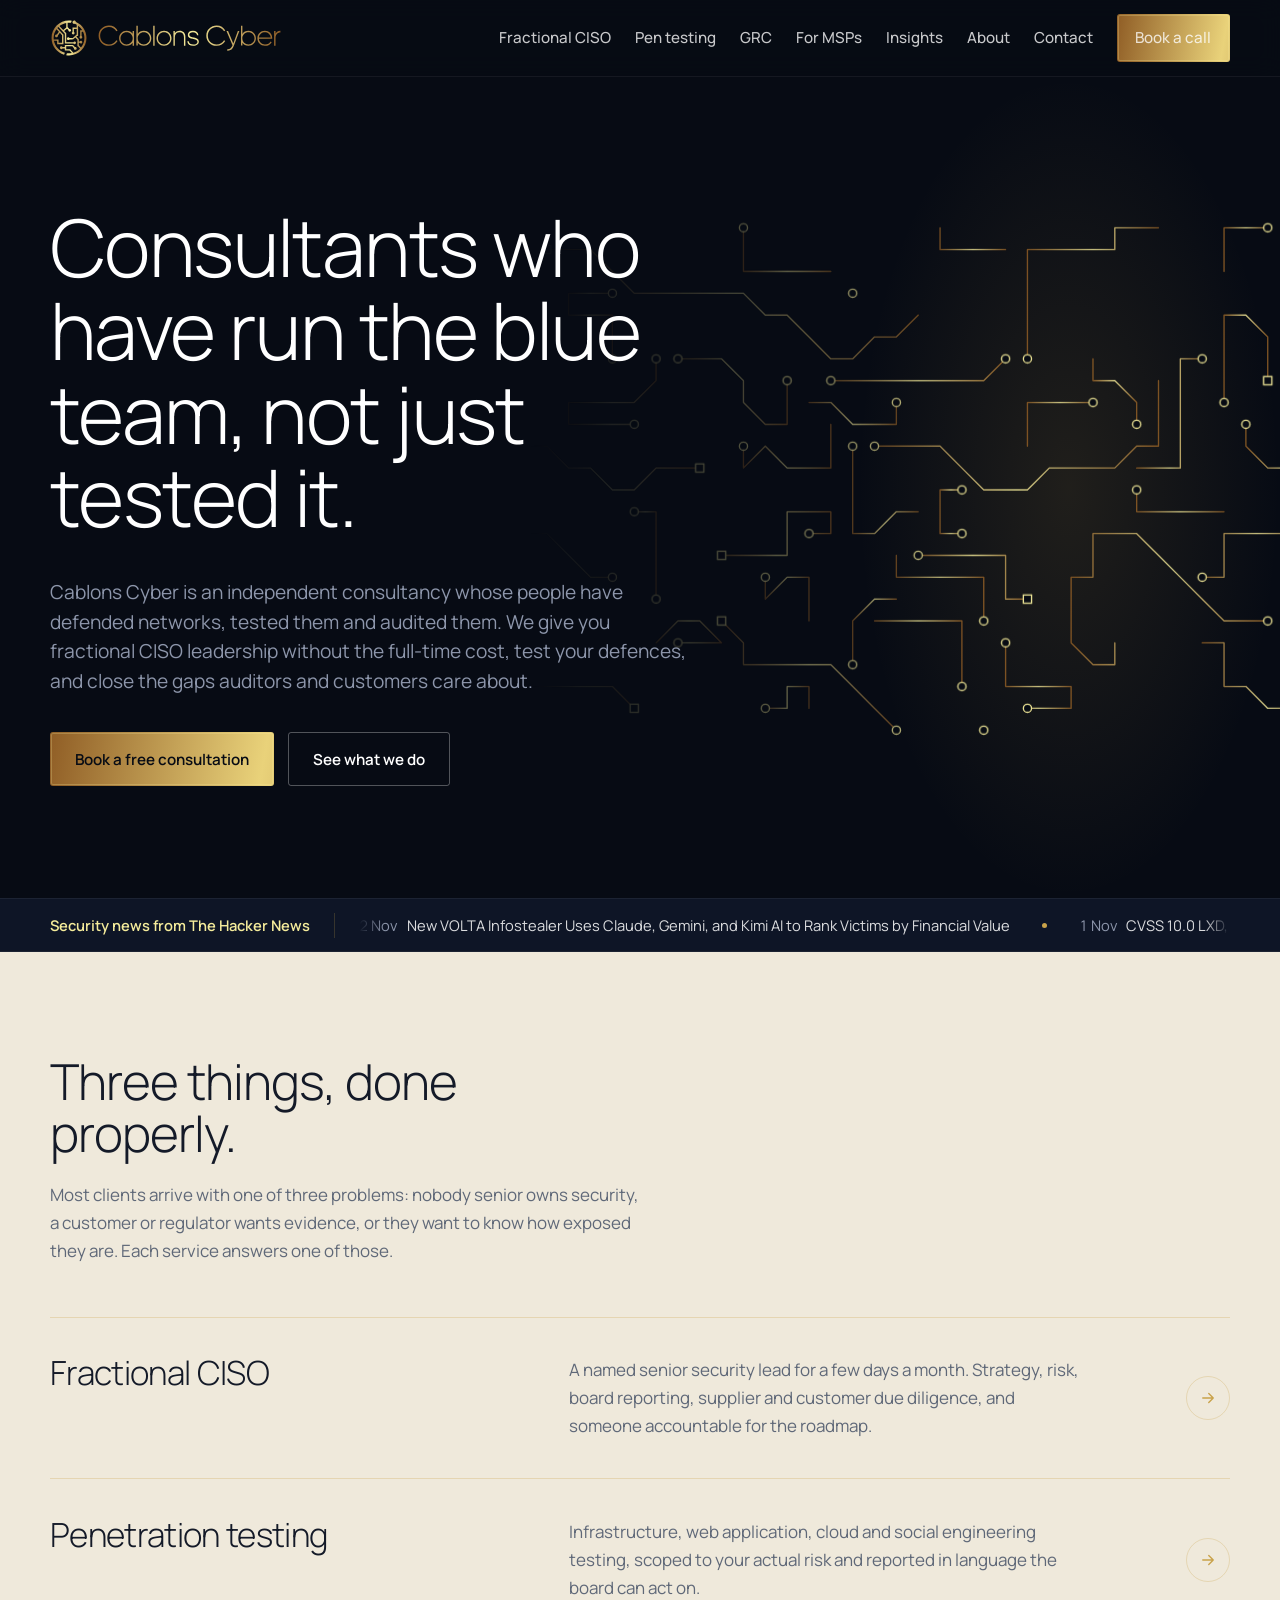
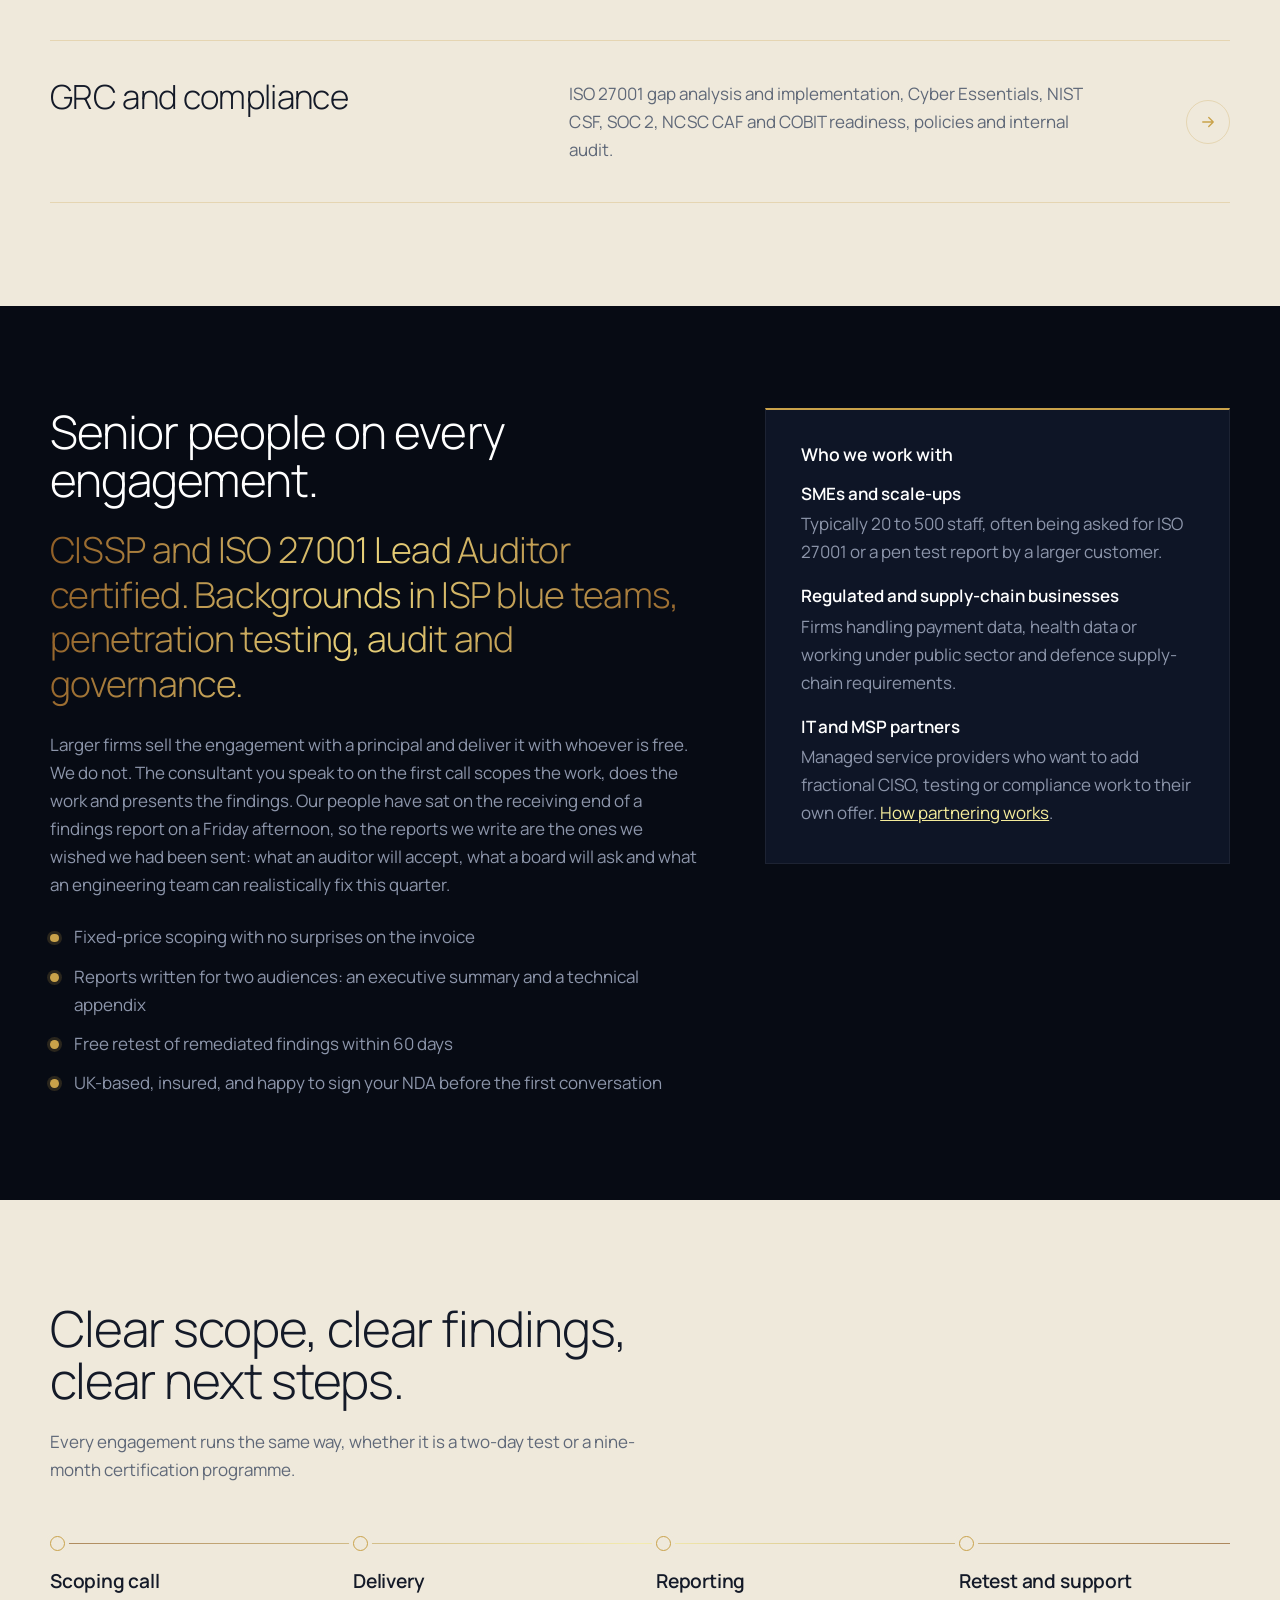
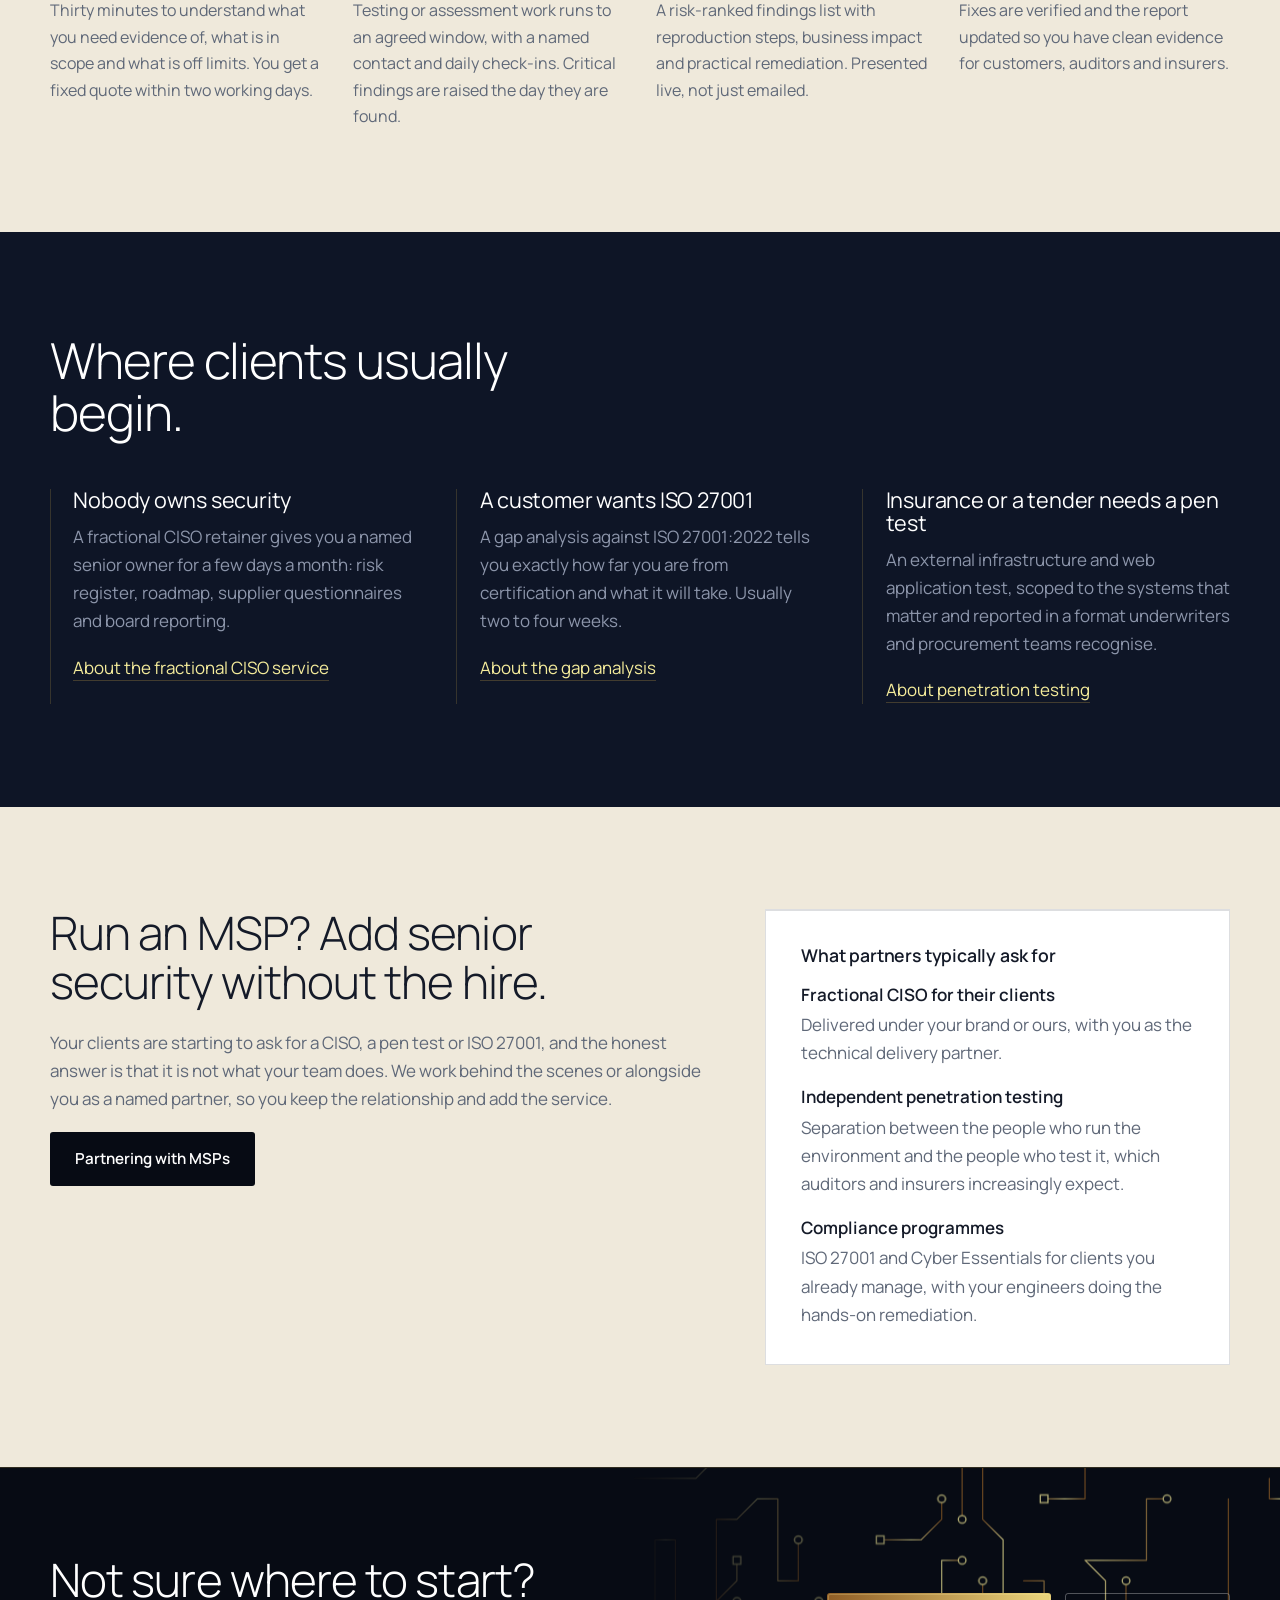
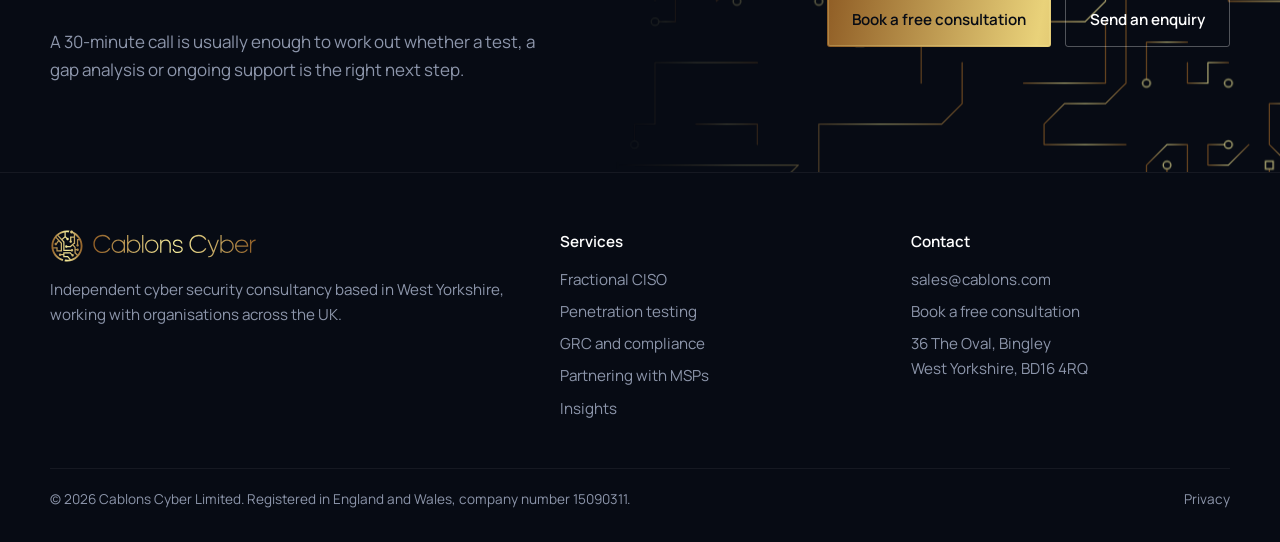
==== commit 47845e99: "GRC page: add frameworks section (NIST CSF, SOC 2, NCSC CAF, COBIT 2019, PCI DSS, UK GDPR) Co-Author" ====
--- a/index.html
+++ b/index.html
@@ -179,7 +179,7 @@
     <div class="ledger">
 <a class="ledger-row" href="vciso.html"><h3>Fractional CISO</h3><p>A named senior security lead for a few days a month. Strategy, risk, board reporting, supplier and customer due diligence, and someone accountable for the roadmap.</p><span class="go" aria-hidden="true"><svg viewBox="0 0 24 24" fill="none" stroke="currentColor" stroke-width="1.8" stroke-linecap="round" stroke-linejoin="round"><path d="M5 12h14M13 6l6 6-6 6"/></svg></span></a>
 <a class="ledger-row" href="penetration-testing.html"><h3>Penetration testing</h3><p>Infrastructure, web application, cloud and social engineering testing, scoped to your actual risk and reported in language the board can act on.</p><span class="go" aria-hidden="true"><svg viewBox="0 0 24 24" fill="none" stroke="currentColor" stroke-width="1.8" stroke-linecap="round" stroke-linejoin="round"><path d="M5 12h14M13 6l6 6-6 6"/></svg></span></a>
-<a class="ledger-row" href="grc-consultancy.html"><h3>GRC and compliance</h3><p>ISO 27001 gap analysis and implementation, Cyber Essentials, NIST CSF and PCI DSS readiness, policies and internal audit.</p><span class="go" aria-hidden="true"><svg viewBox="0 0 24 24" fill="none" stroke="currentColor" stroke-width="1.8" stroke-linecap="round" stroke-linejoin="round"><path d="M5 12h14M13 6l6 6-6 6"/></svg></span></a>
+<a class="ledger-row" href="grc-consultancy.html"><h3>GRC and compliance</h3><p>ISO 27001 gap analysis and implementation, Cyber Essentials, NIST CSF, SOC 2, NCSC CAF and COBIT readiness, policies and internal audit.</p><span class="go" aria-hidden="true"><svg viewBox="0 0 24 24" fill="none" stroke="currentColor" stroke-width="1.8" stroke-linecap="round" stroke-linejoin="round"><path d="M5 12h14M13 6l6 6-6 6"/></svg></span></a>
 </div>
   </div>
 </section>
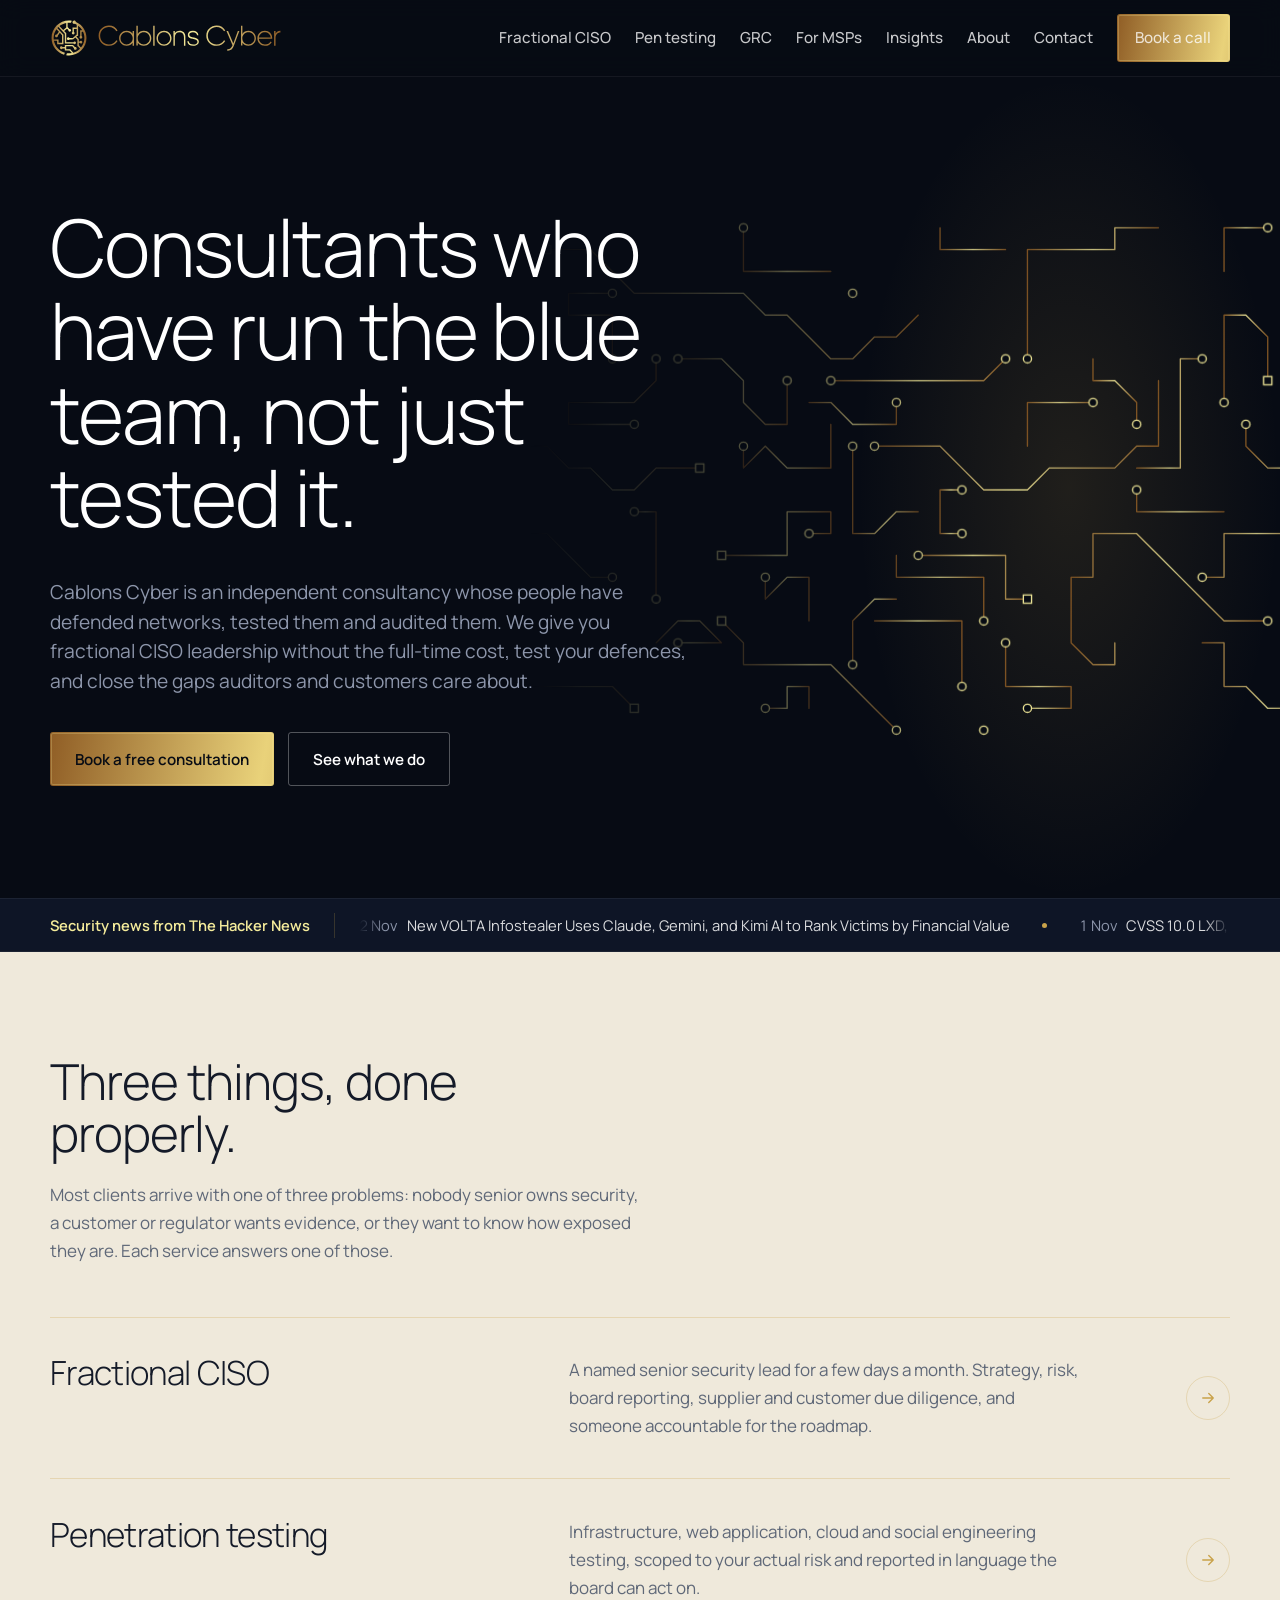
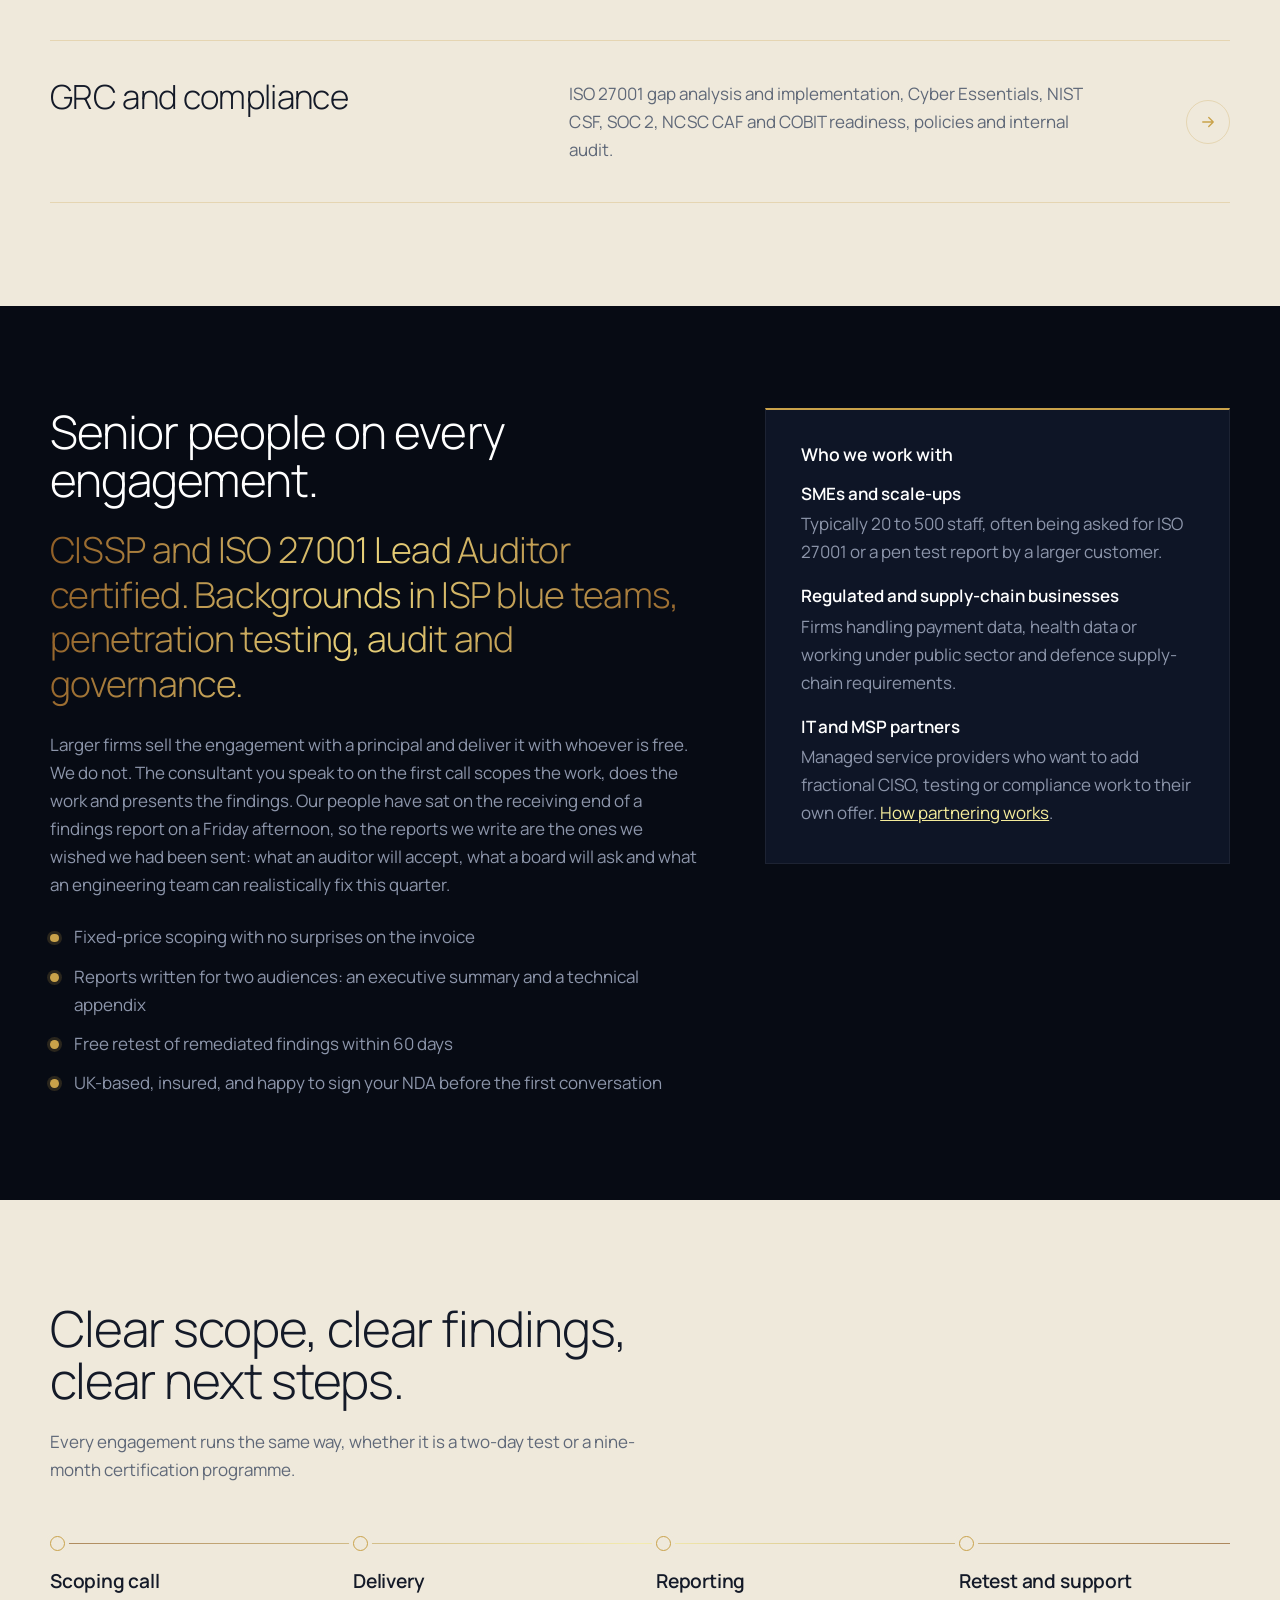
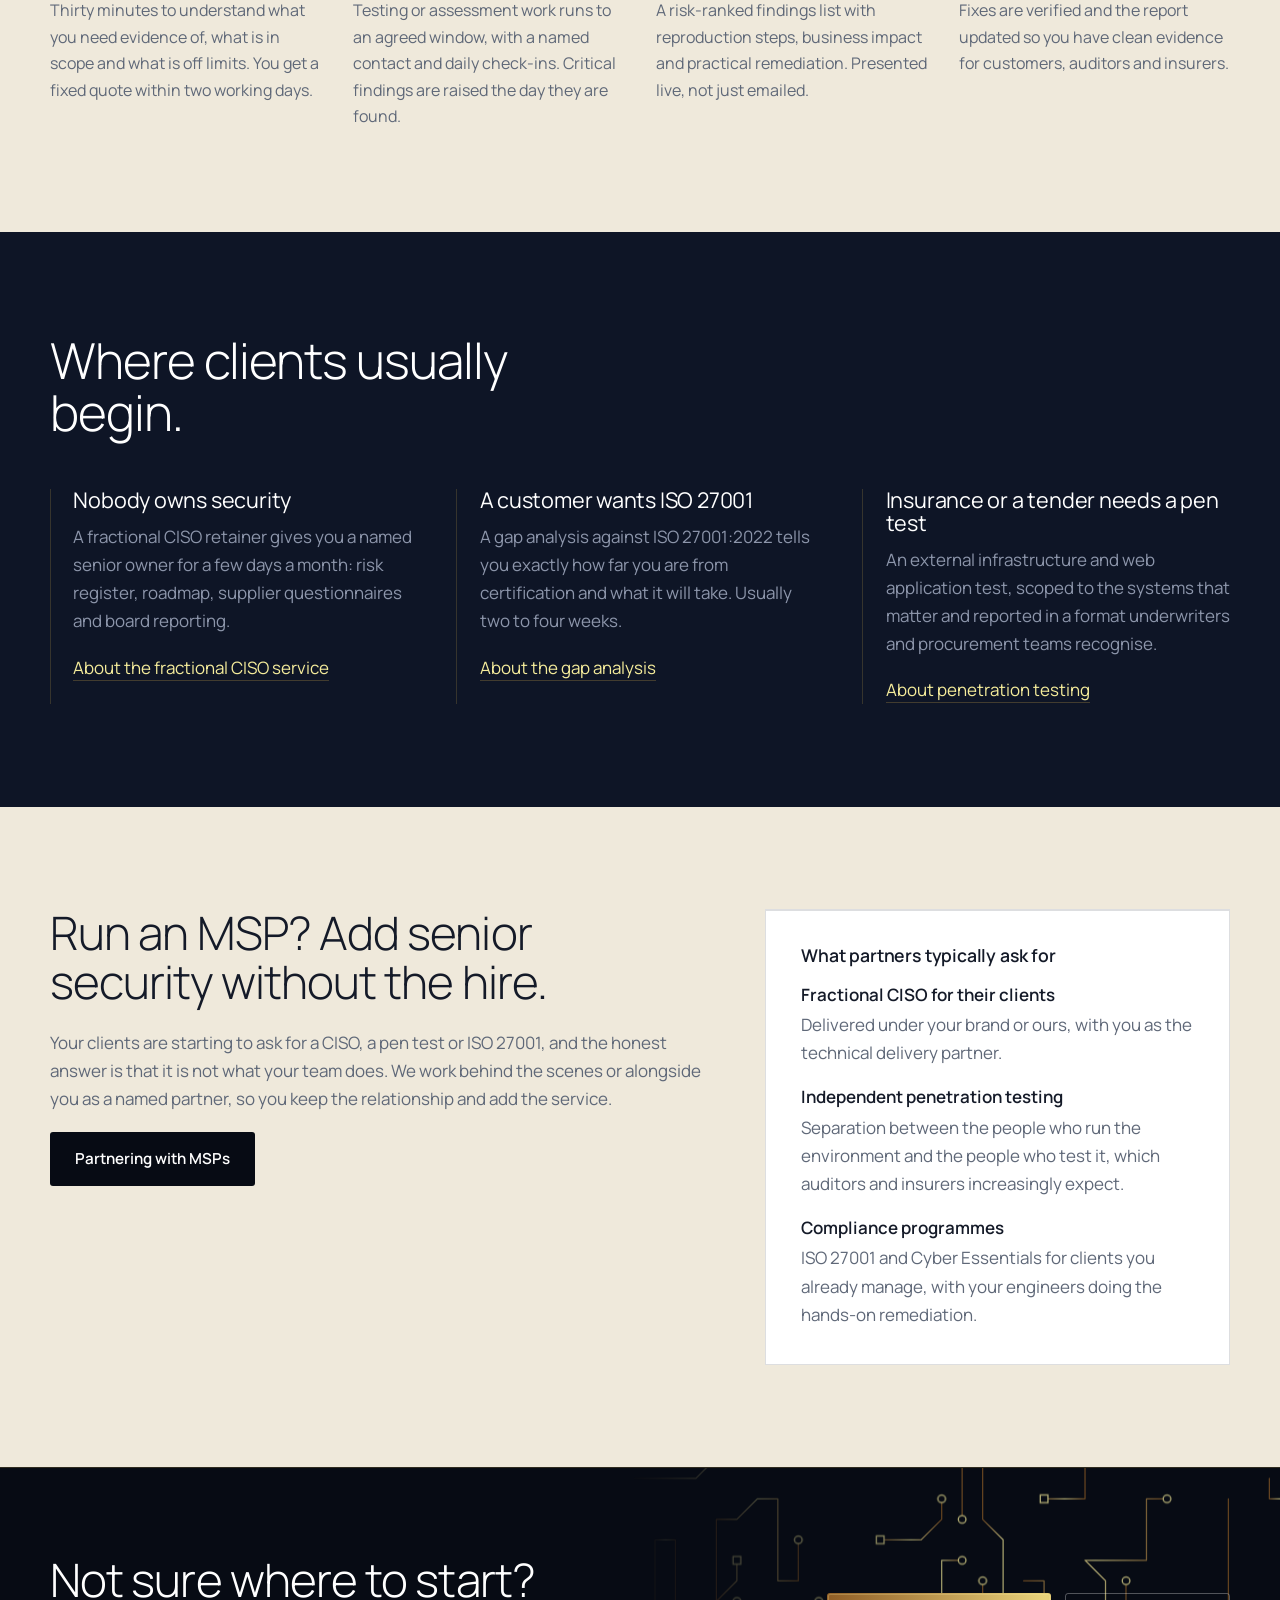
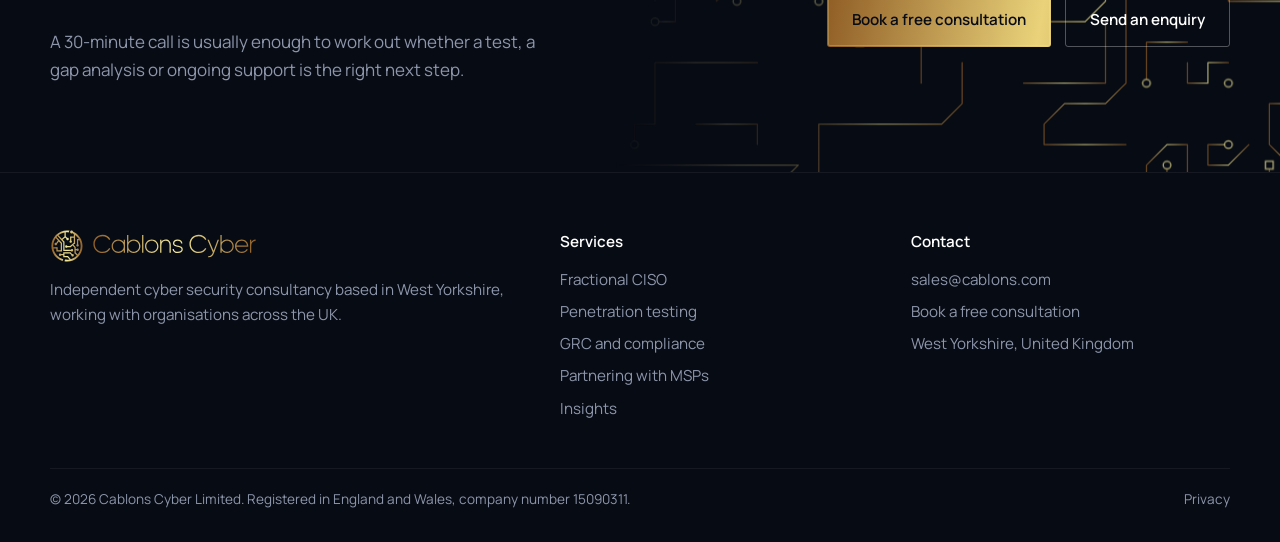
==== commit e4762d69: "Remove street address from all pages, footer and structured data Co-Authored-By: Trace Goldwire <nor" ====
--- a/index.html
+++ b/index.html
@@ -27,7 +27,7 @@
   "url": "https://www.cablons.com/",
   "logo": "https://www.cablons.com/assets/logo.svg",
   "email": "sales@cablons.com",
-  "address": {"@type": "PostalAddress", "streetAddress": "36 The Oval", "addressLocality": "Bingley", "addressRegion": "West Yorkshire", "postalCode": "BD16 4RQ", "addressCountry": "GB"},
+  "address": {"@type": "PostalAddress", "addressRegion": "West Yorkshire", "addressCountry": "GB"},
   "areaServed": "United Kingdom",
   "description": "Independent UK cyber security consultancy offering fractional CISO services, penetration testing and ISO 27001 and GRC consultancy. Based in West Yorkshire."
 }
@@ -389,7 +389,7 @@
         <ul>
           <li><a href="mailto:sales@cablons.com">sales@cablons.com</a></li>
           <li><a href="https://calendly.com/shaun-wakefield-cablons">Book a free consultation</a></li>
-          <li>36 The Oval, Bingley<br>West Yorkshire, BD16 4RQ</li>
+          <li>West Yorkshire, United Kingdom</li>
         </ul>
       </div>
     </div>
--- a/styles.css
+++ b/styles.css
@@ -240,6 +240,11 @@
 .checks-bone li { padding-left: 1.5rem; position: relative; }
 .checks-bone li::before { content: ""; position: absolute; left: 0; top: .6em; width: .55rem; height: .55rem; border-radius: 50%; background: var(--gold); }
 
+/* Article closing call to action */
+.article-cta { margin-top: 2.5rem; padding: 1.8rem; background: #fff; border: 1px solid var(--hair); border-top: 2px solid var(--gold); }
+.article-cta h3 { font-weight: 500; margin-bottom: .4rem; }
+.article-cta p { margin-bottom: 1.2rem; }
+
 /* FAQ */
 .faq details { border-top: 1px solid var(--hair); padding: 1.1rem 0; }
 .faq details:last-of-type { border-bottom: 1px solid var(--hair); }
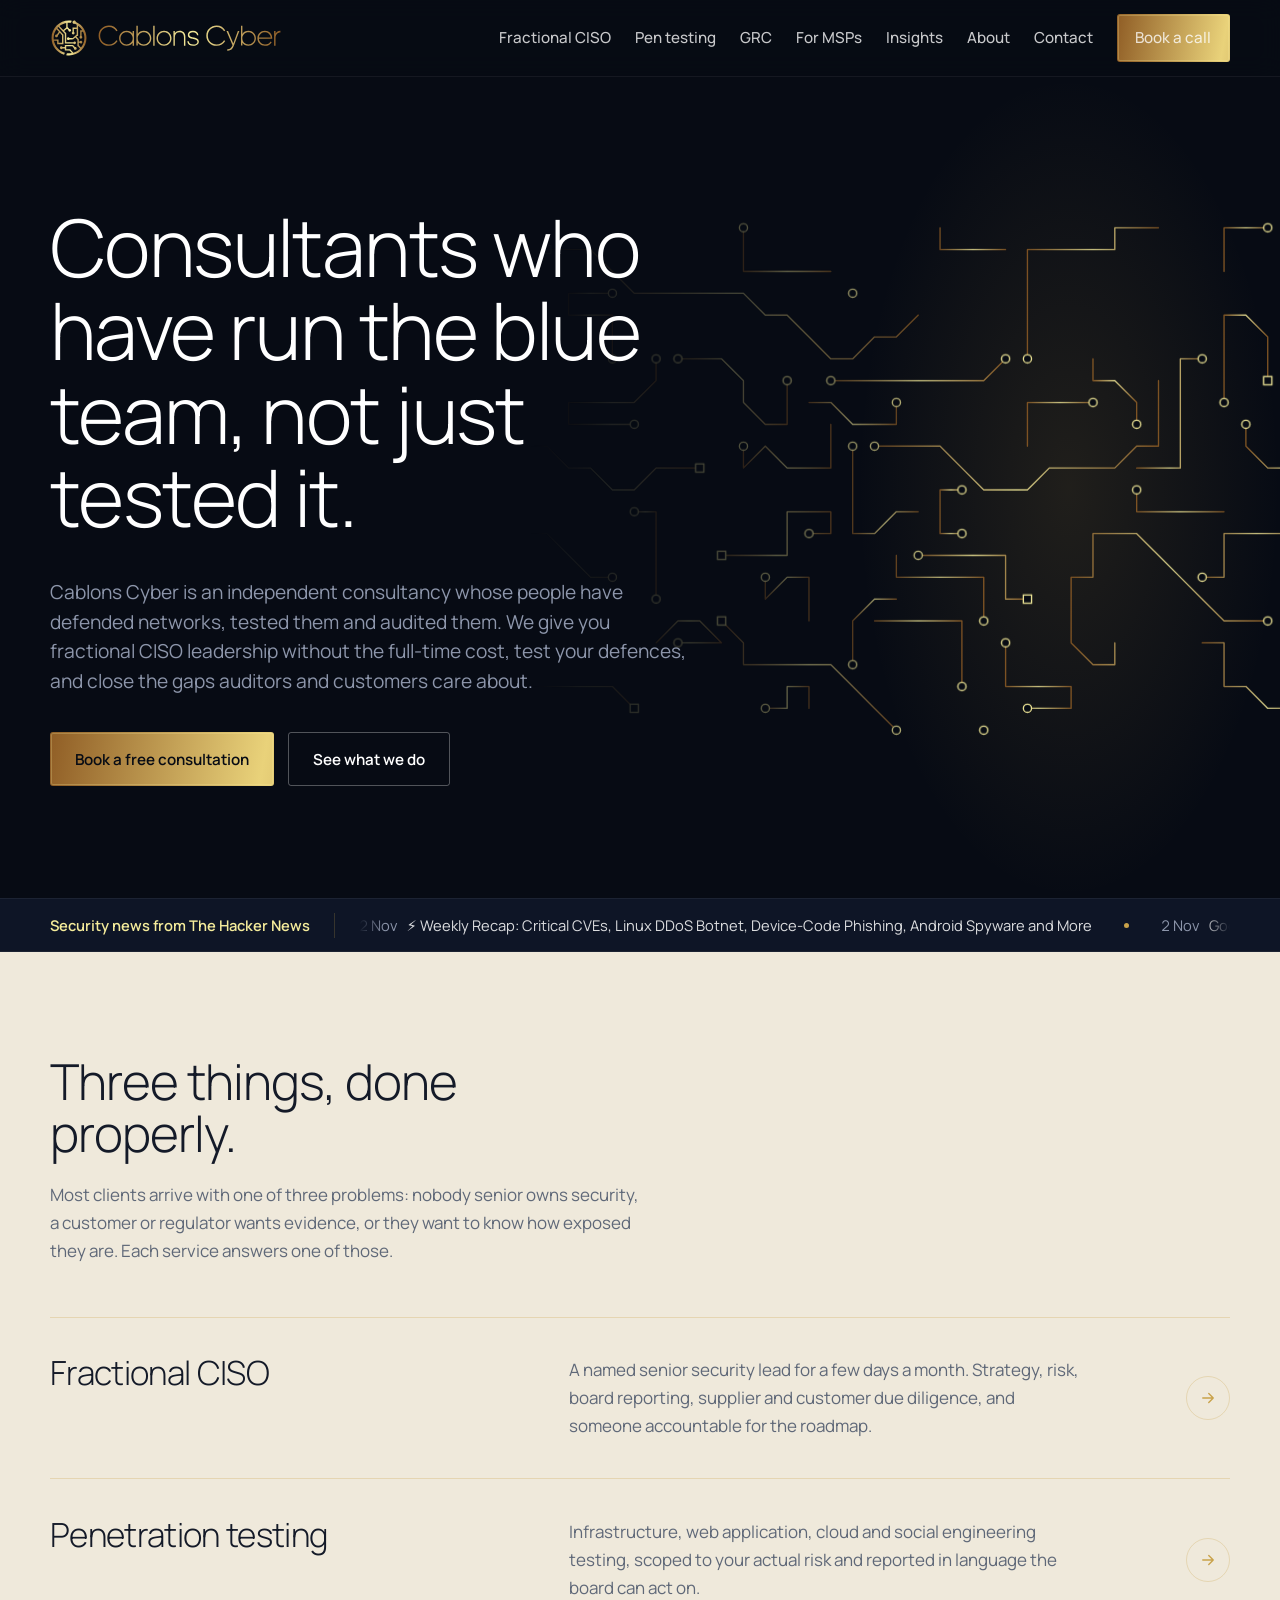
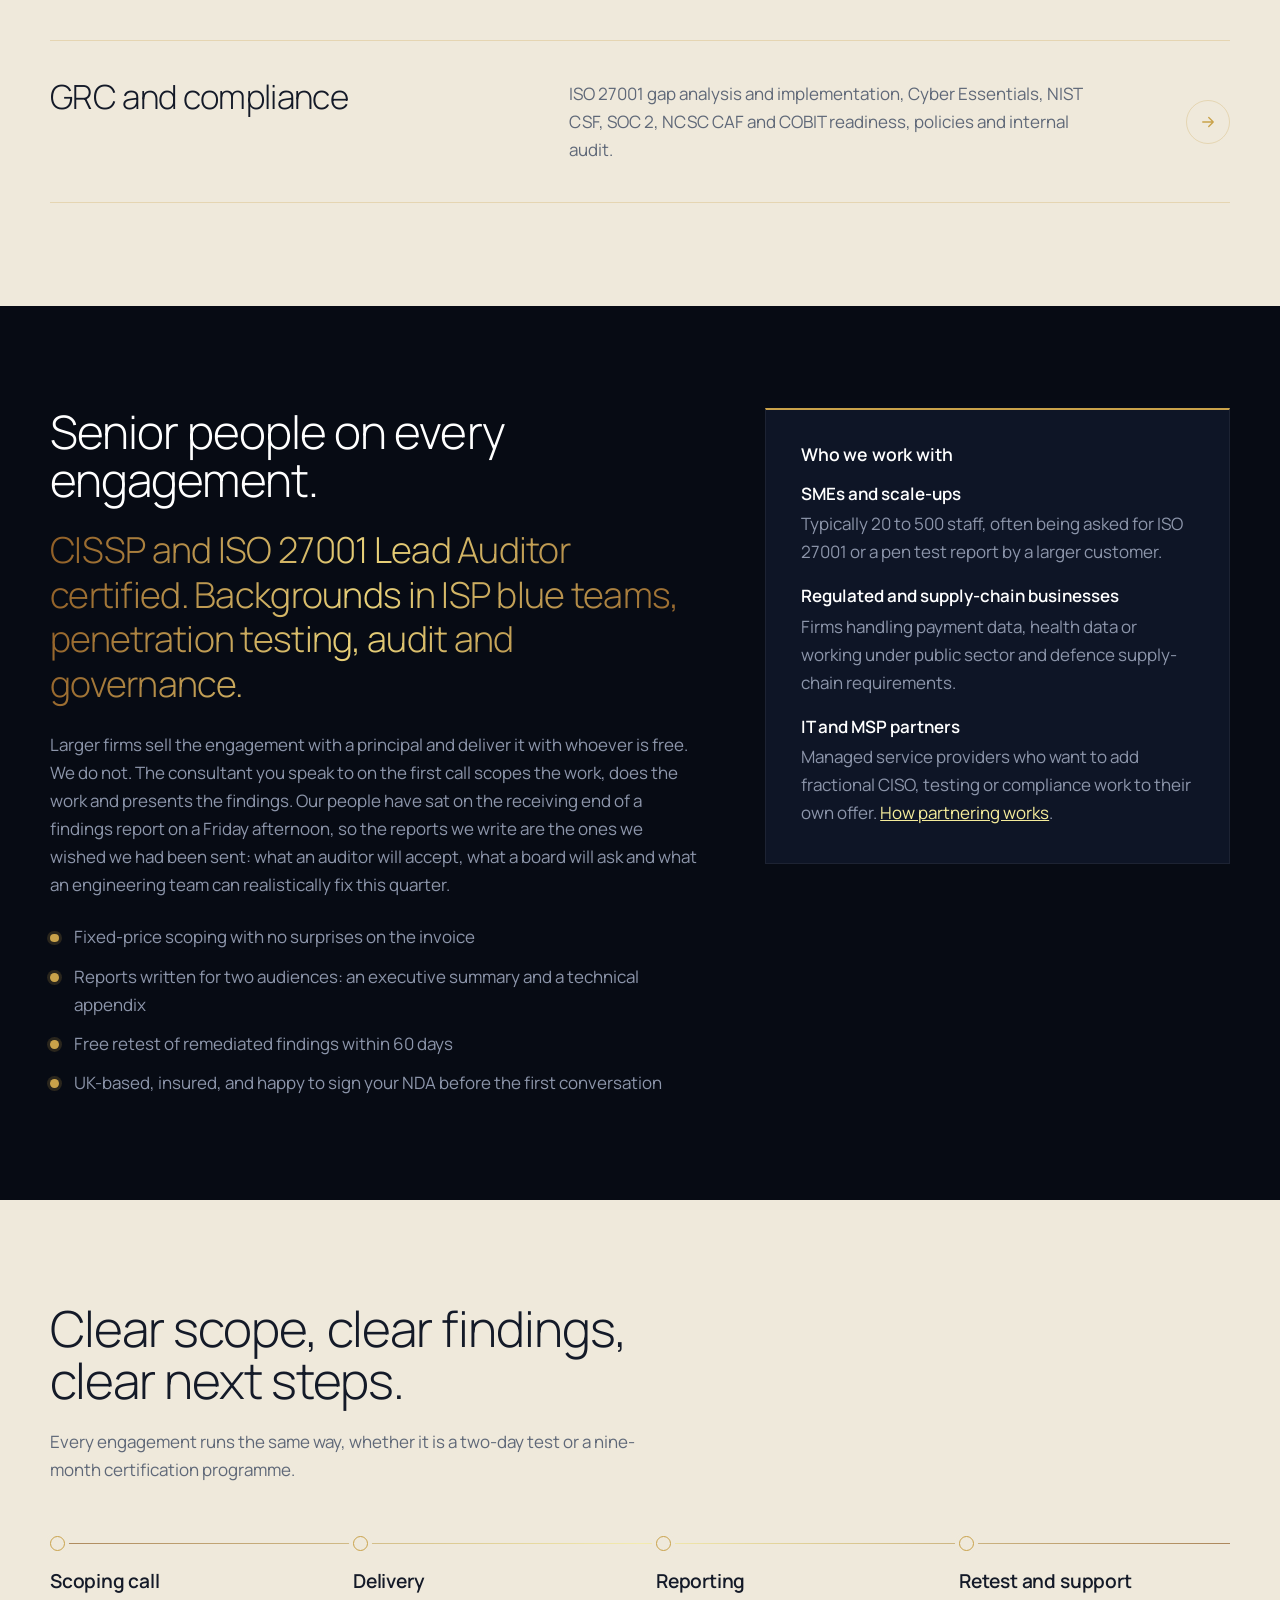
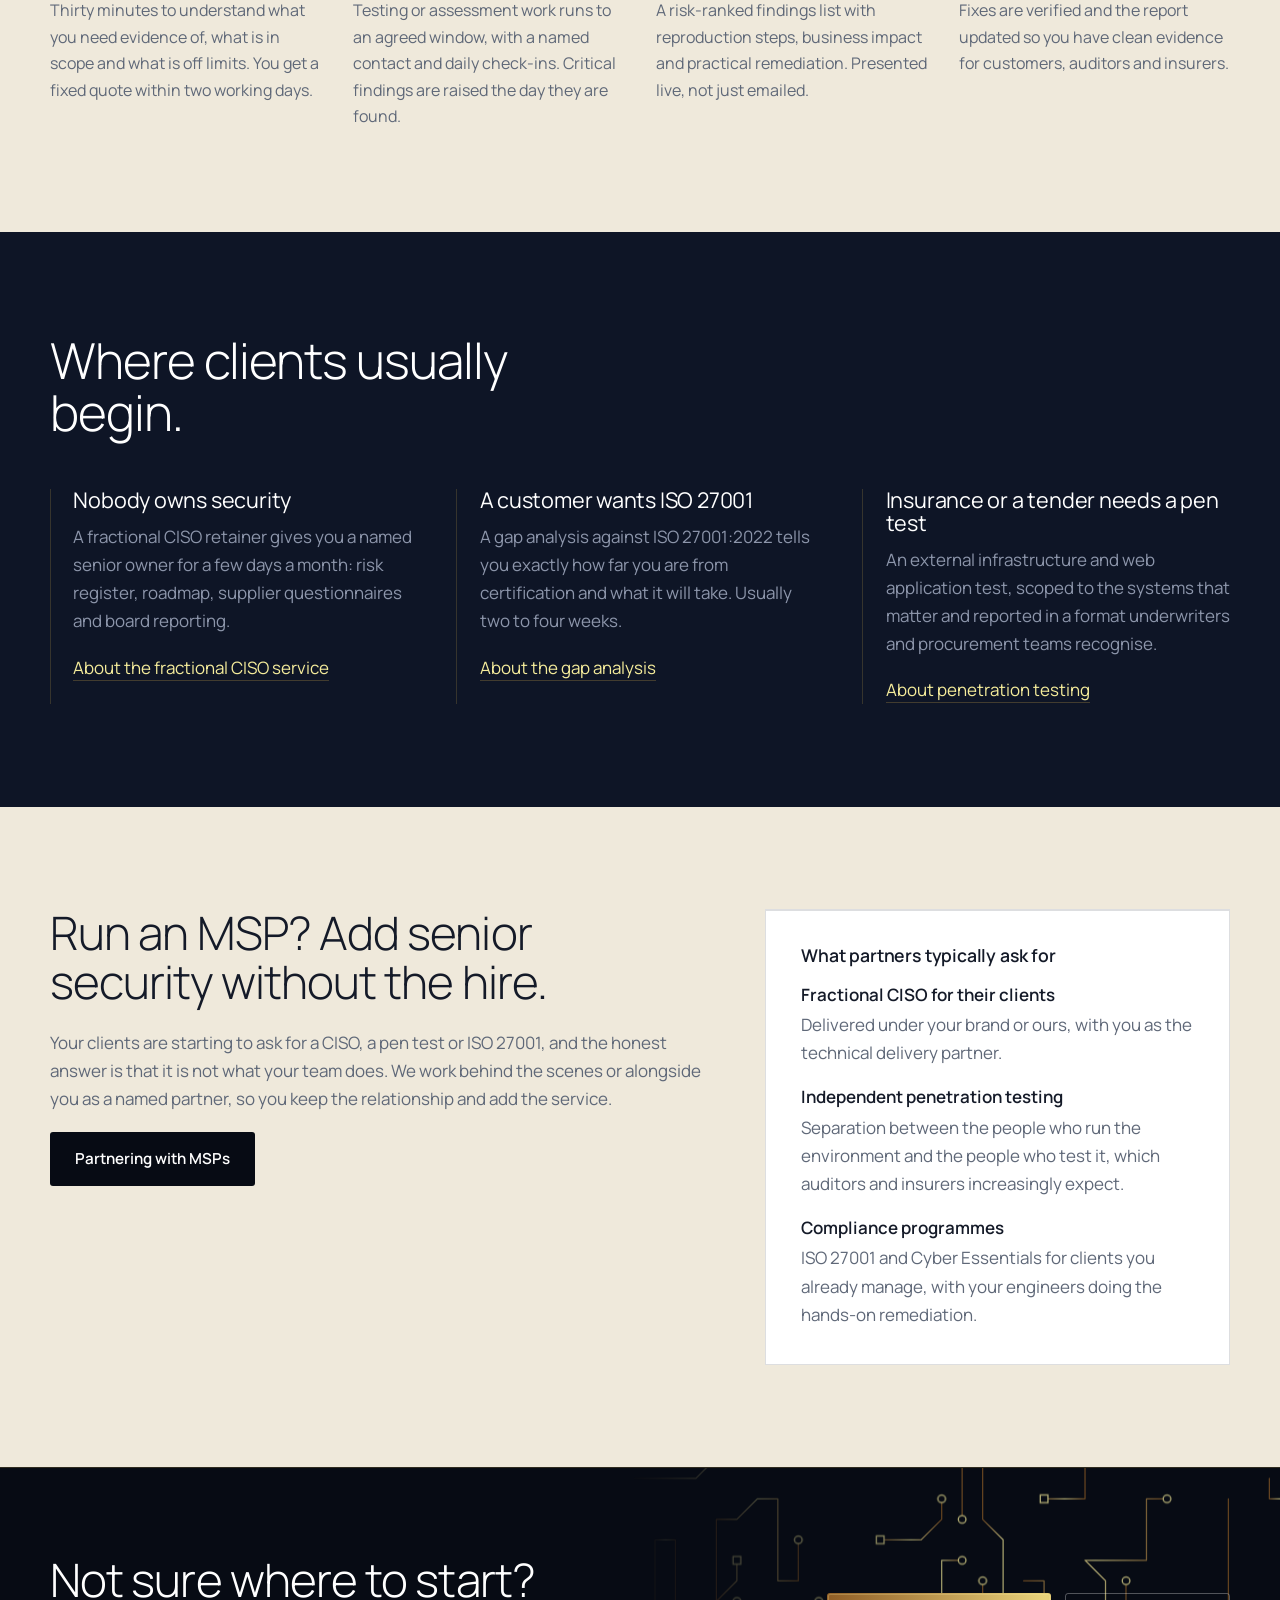
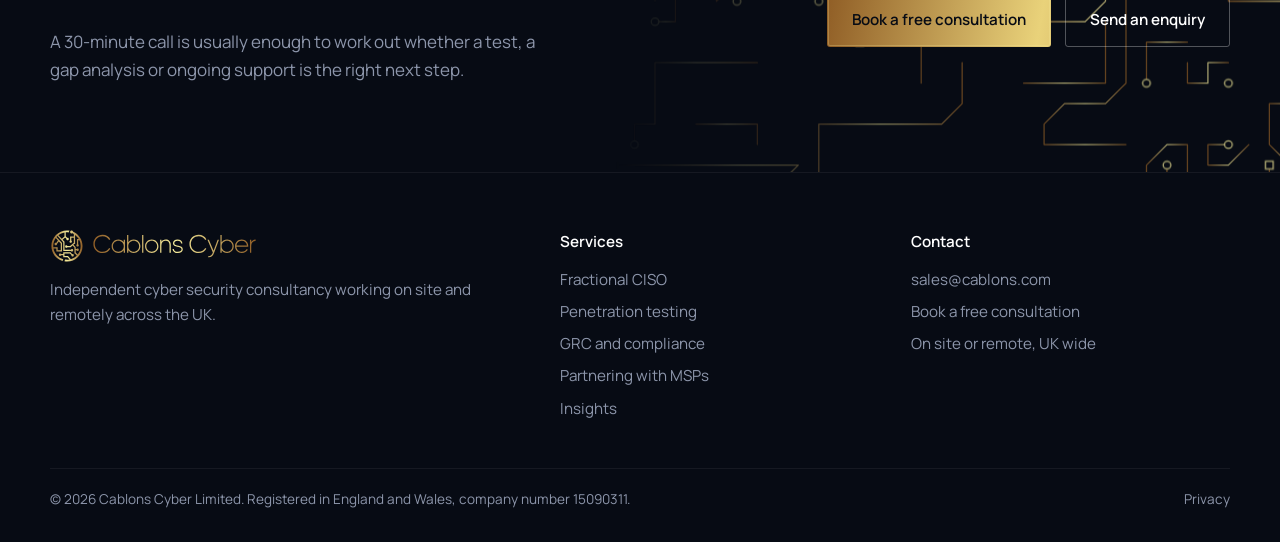
==== commit 01c49c2a: "Coverage wording: on site or remote across the UK Co-Authored-By: Trace Goldwire <noreply@cablons.co" ====
--- a/index.html
+++ b/index.html
@@ -4,11 +4,11 @@
 <meta charset="utf-8">
 <meta name="viewport" content="width=device-width, initial-scale=1">
 <title>Fractional CISO, penetration testing and GRC consultancy | Cablons Cyber</title>
-<meta name="description" content="Independent UK cyber security consultancy offering fractional CISO services, penetration testing and ISO 27001 and GRC consultancy. Based in West Yorkshire.">
+<meta name="description" content="Independent UK cyber security consultancy offering fractional CISO services, penetration testing and ISO 27001 and GRC consultancy, on site or remotely across the UK.">
 <link rel="canonical" href="https://www.cablons.com/">
 <meta property="og:type" content="website">
 <meta property="og:title" content="Fractional CISO, penetration testing and GRC consultancy | Cablons Cyber">
-<meta property="og:description" content="Independent UK cyber security consultancy offering fractional CISO services, penetration testing and ISO 27001 and GRC consultancy. Based in West Yorkshire.">
+<meta property="og:description" content="Independent UK cyber security consultancy offering fractional CISO services, penetration testing and ISO 27001 and GRC consultancy, on site or remotely across the UK.">
 <meta property="og:url" content="https://www.cablons.com/">
 <meta property="og:image" content="https://www.cablons.com/assets/og-image.png">
 <meta name="twitter:card" content="summary">
@@ -29,7 +29,7 @@
   "email": "sales@cablons.com",
   "address": {"@type": "PostalAddress", "addressRegion": "West Yorkshire", "addressCountry": "GB"},
   "areaServed": "United Kingdom",
-  "description": "Independent UK cyber security consultancy offering fractional CISO services, penetration testing and ISO 27001 and GRC consultancy. Based in West Yorkshire."
+  "description": "Independent UK cyber security consultancy offering fractional CISO services, penetration testing and ISO 27001 and GRC consultancy, on site or remotely across the UK."
 }
 </script>
 </head>
@@ -372,7 +372,7 @@
     <div class="cols">
       <div>
         <a class="brand" href="index.html"><img src="assets/logo.svg" alt="Cablons Cyber"></a>
-        <p>Independent cyber security consultancy based in West Yorkshire, working with organisations across the UK.</p>
+        <p>Independent cyber security consultancy working on site and remotely across the UK.</p>
       </div>
       <div>
         <h4>Services</h4>
@@ -389,7 +389,7 @@
         <ul>
           <li><a href="mailto:sales@cablons.com">sales@cablons.com</a></li>
           <li><a href="https://calendly.com/shaun-wakefield-cablons">Book a free consultation</a></li>
-          <li>West Yorkshire, United Kingdom</li>
+          <li>On site or remote, UK wide</li>
         </ul>
       </div>
     </div>
--- a/styles.css
+++ b/styles.css
@@ -146,7 +146,7 @@
 .ticker-list a { color: rgba(255,255,255,0.85); text-decoration: none; }
 .ticker-list a:hover { color: var(--gold-pale); }
 .ticker-list time { color: var(--slate-on-dark); margin-right: .6rem; font-variant-numeric: tabular-nums; }
-.ticker-track.run .ticker-list { animation: ticker 70s linear infinite; }
+.ticker-track.run .ticker-list { animation: ticker 140s linear infinite; }
 .ticker-track:hover .ticker-list, .ticker-track:focus-within .ticker-list { animation-play-state: paused; }
 @keyframes ticker { from { transform: translateX(0); } to { transform: translateX(-100%); } }
 @media (prefers-reduced-motion: reduce) {
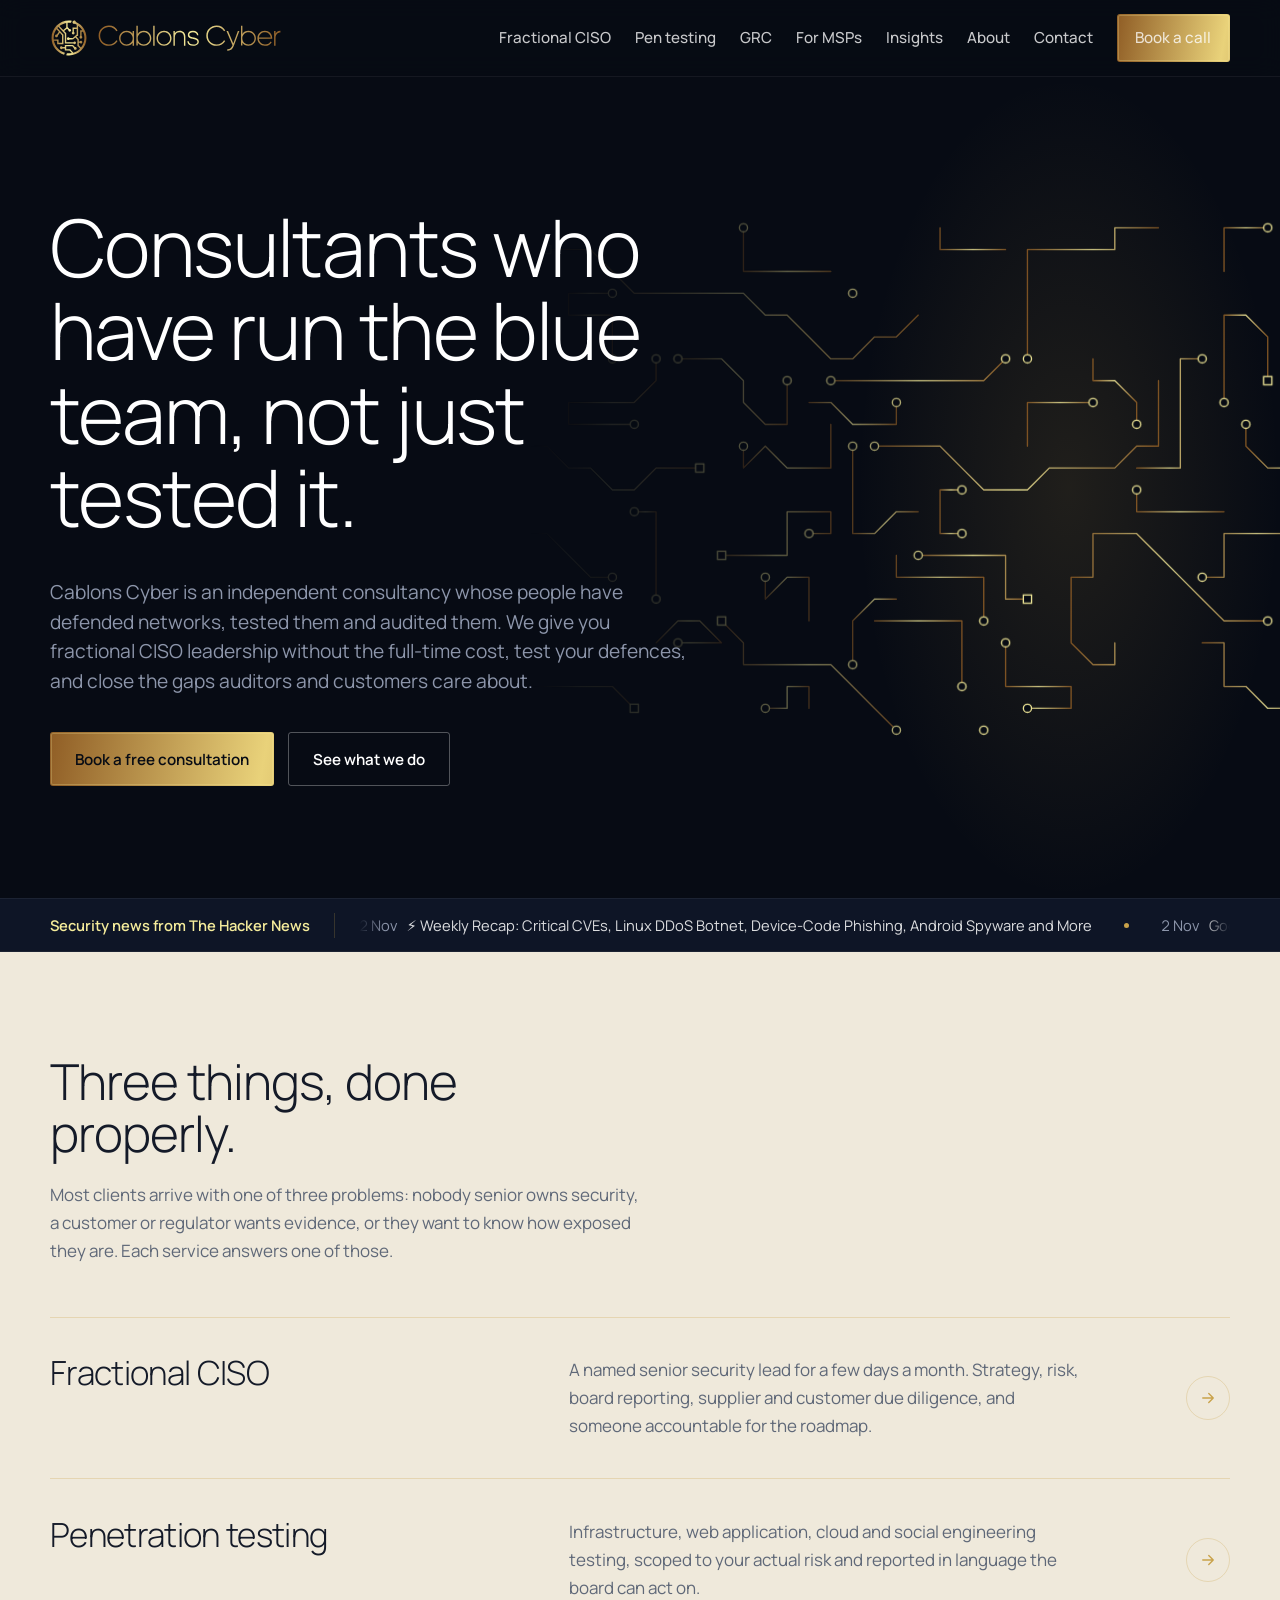
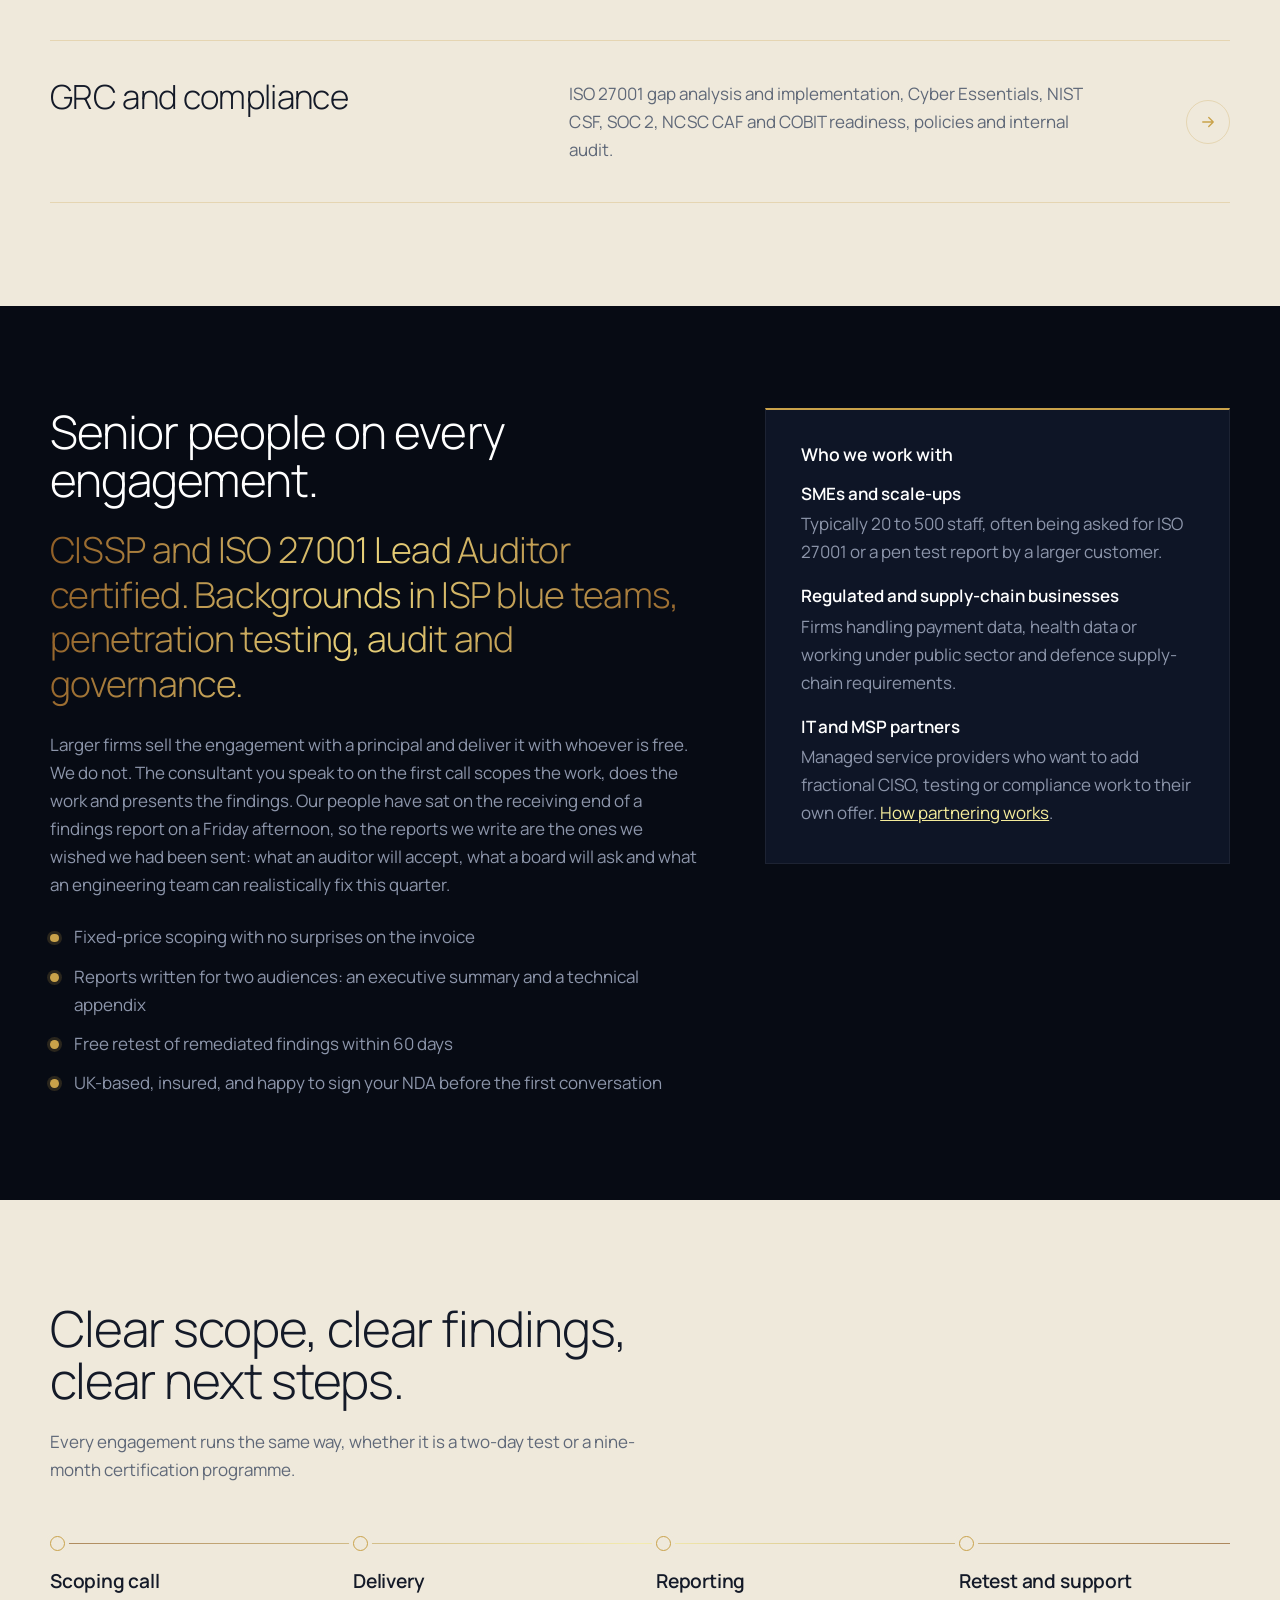
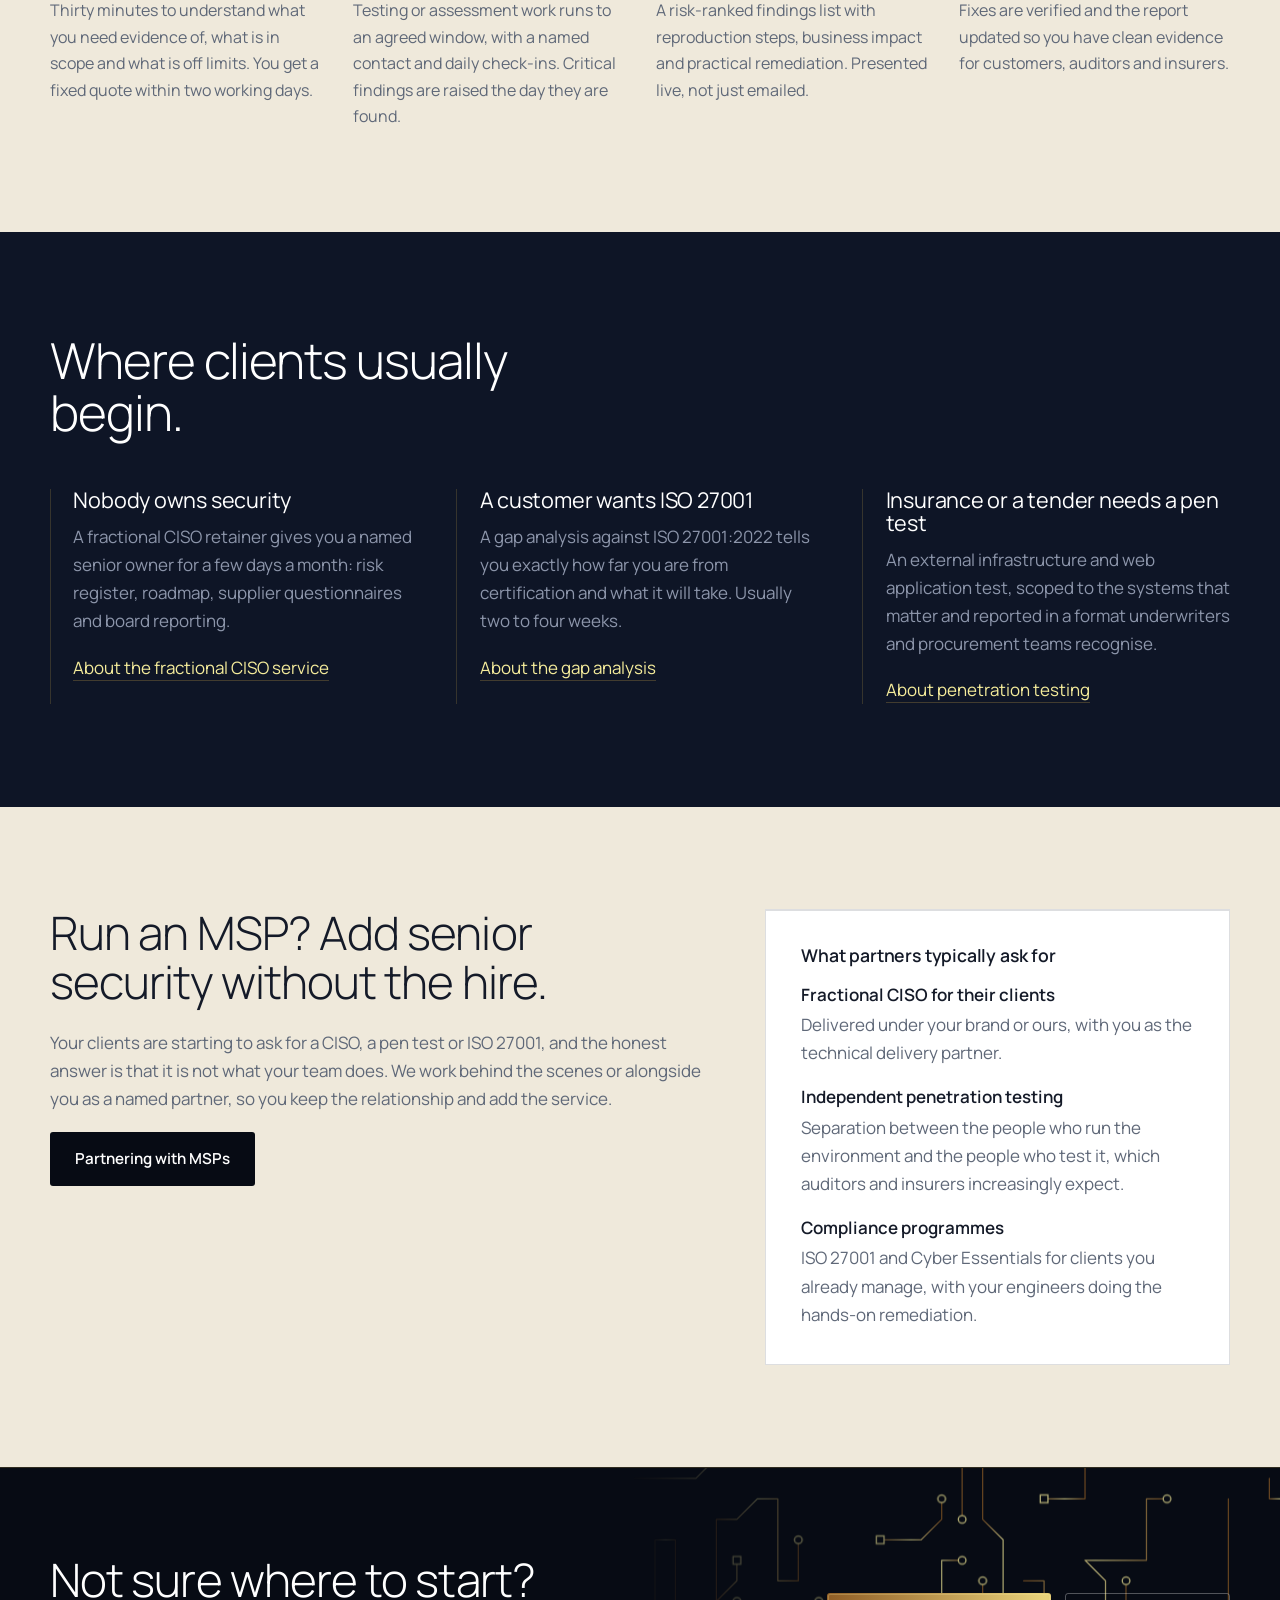
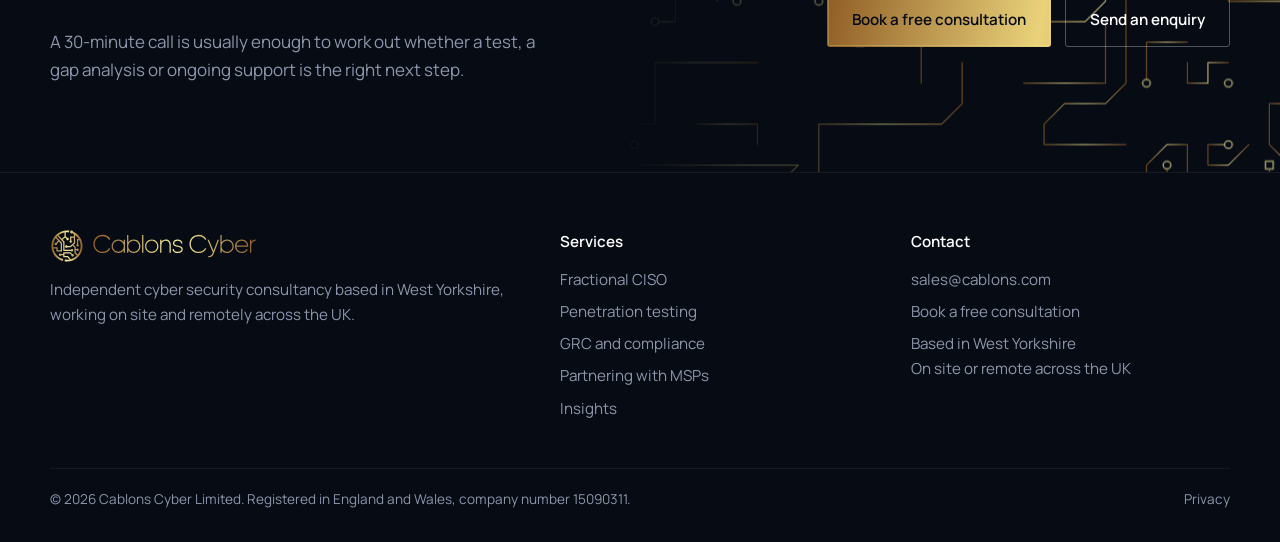
==== commit 7d6c56d3: "Restore West Yorkshire and North of England wording alongside UK-wide coverage Co-Authored-By: Claud" ====
--- a/index.html
+++ b/index.html
@@ -4,11 +4,11 @@
 <meta charset="utf-8">
 <meta name="viewport" content="width=device-width, initial-scale=1">
 <title>Fractional CISO, penetration testing and GRC consultancy | Cablons Cyber</title>
-<meta name="description" content="Independent UK cyber security consultancy offering fractional CISO services, penetration testing and ISO 27001 and GRC consultancy, on site or remotely across the UK.">
+<meta name="description" content="Independent UK cyber security consultancy offering fractional CISO services, penetration testing and ISO 27001 and GRC consultancy. Based in West Yorkshire, working on site or remotely across the UK.">
 <link rel="canonical" href="https://www.cablons.com/">
 <meta property="og:type" content="website">
 <meta property="og:title" content="Fractional CISO, penetration testing and GRC consultancy | Cablons Cyber">
-<meta property="og:description" content="Independent UK cyber security consultancy offering fractional CISO services, penetration testing and ISO 27001 and GRC consultancy, on site or remotely across the UK.">
+<meta property="og:description" content="Independent UK cyber security consultancy offering fractional CISO services, penetration testing and ISO 27001 and GRC consultancy. Based in West Yorkshire, working on site or remotely across the UK.">
 <meta property="og:url" content="https://www.cablons.com/">
 <meta property="og:image" content="https://www.cablons.com/assets/og-image.png">
 <meta name="twitter:card" content="summary">
@@ -29,7 +29,7 @@
   "email": "sales@cablons.com",
   "address": {"@type": "PostalAddress", "addressRegion": "West Yorkshire", "addressCountry": "GB"},
   "areaServed": "United Kingdom",
-  "description": "Independent UK cyber security consultancy offering fractional CISO services, penetration testing and ISO 27001 and GRC consultancy, on site or remotely across the UK."
+  "description": "Independent UK cyber security consultancy offering fractional CISO services, penetration testing and ISO 27001 and GRC consultancy. Based in West Yorkshire, working on site or remotely across the UK."
 }
 </script>
 </head>
@@ -372,7 +372,7 @@
     <div class="cols">
       <div>
         <a class="brand" href="index.html"><img src="assets/logo.svg" alt="Cablons Cyber"></a>
-        <p>Independent cyber security consultancy working on site and remotely across the UK.</p>
+        <p>Independent cyber security consultancy based in West Yorkshire, working on site and remotely across the UK.</p>
       </div>
       <div>
         <h4>Services</h4>
@@ -389,7 +389,7 @@
         <ul>
           <li><a href="mailto:sales@cablons.com">sales@cablons.com</a></li>
           <li><a href="https://calendly.com/shaun-wakefield-cablons">Book a free consultation</a></li>
-          <li>On site or remote, UK wide</li>
+          <li>Based in West Yorkshire<br>On site or remote across the UK</li>
         </ul>
       </div>
     </div>
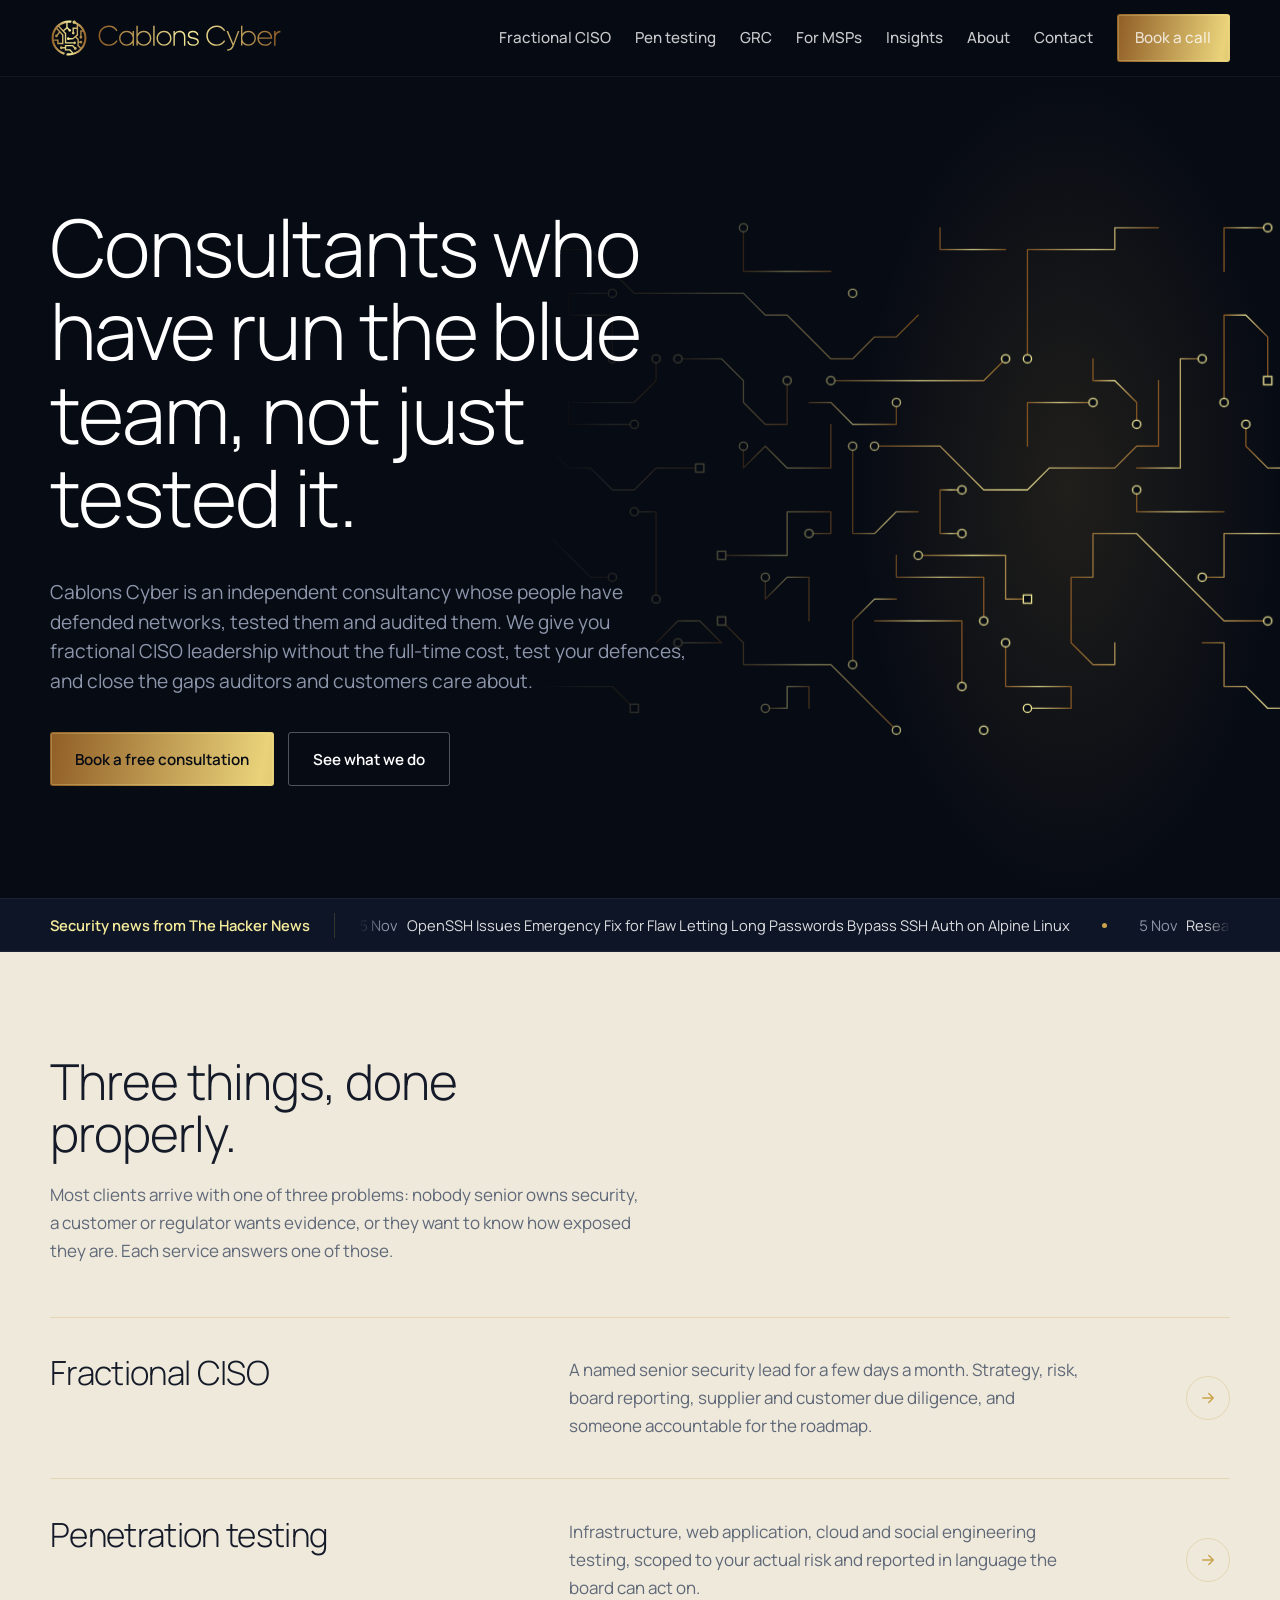
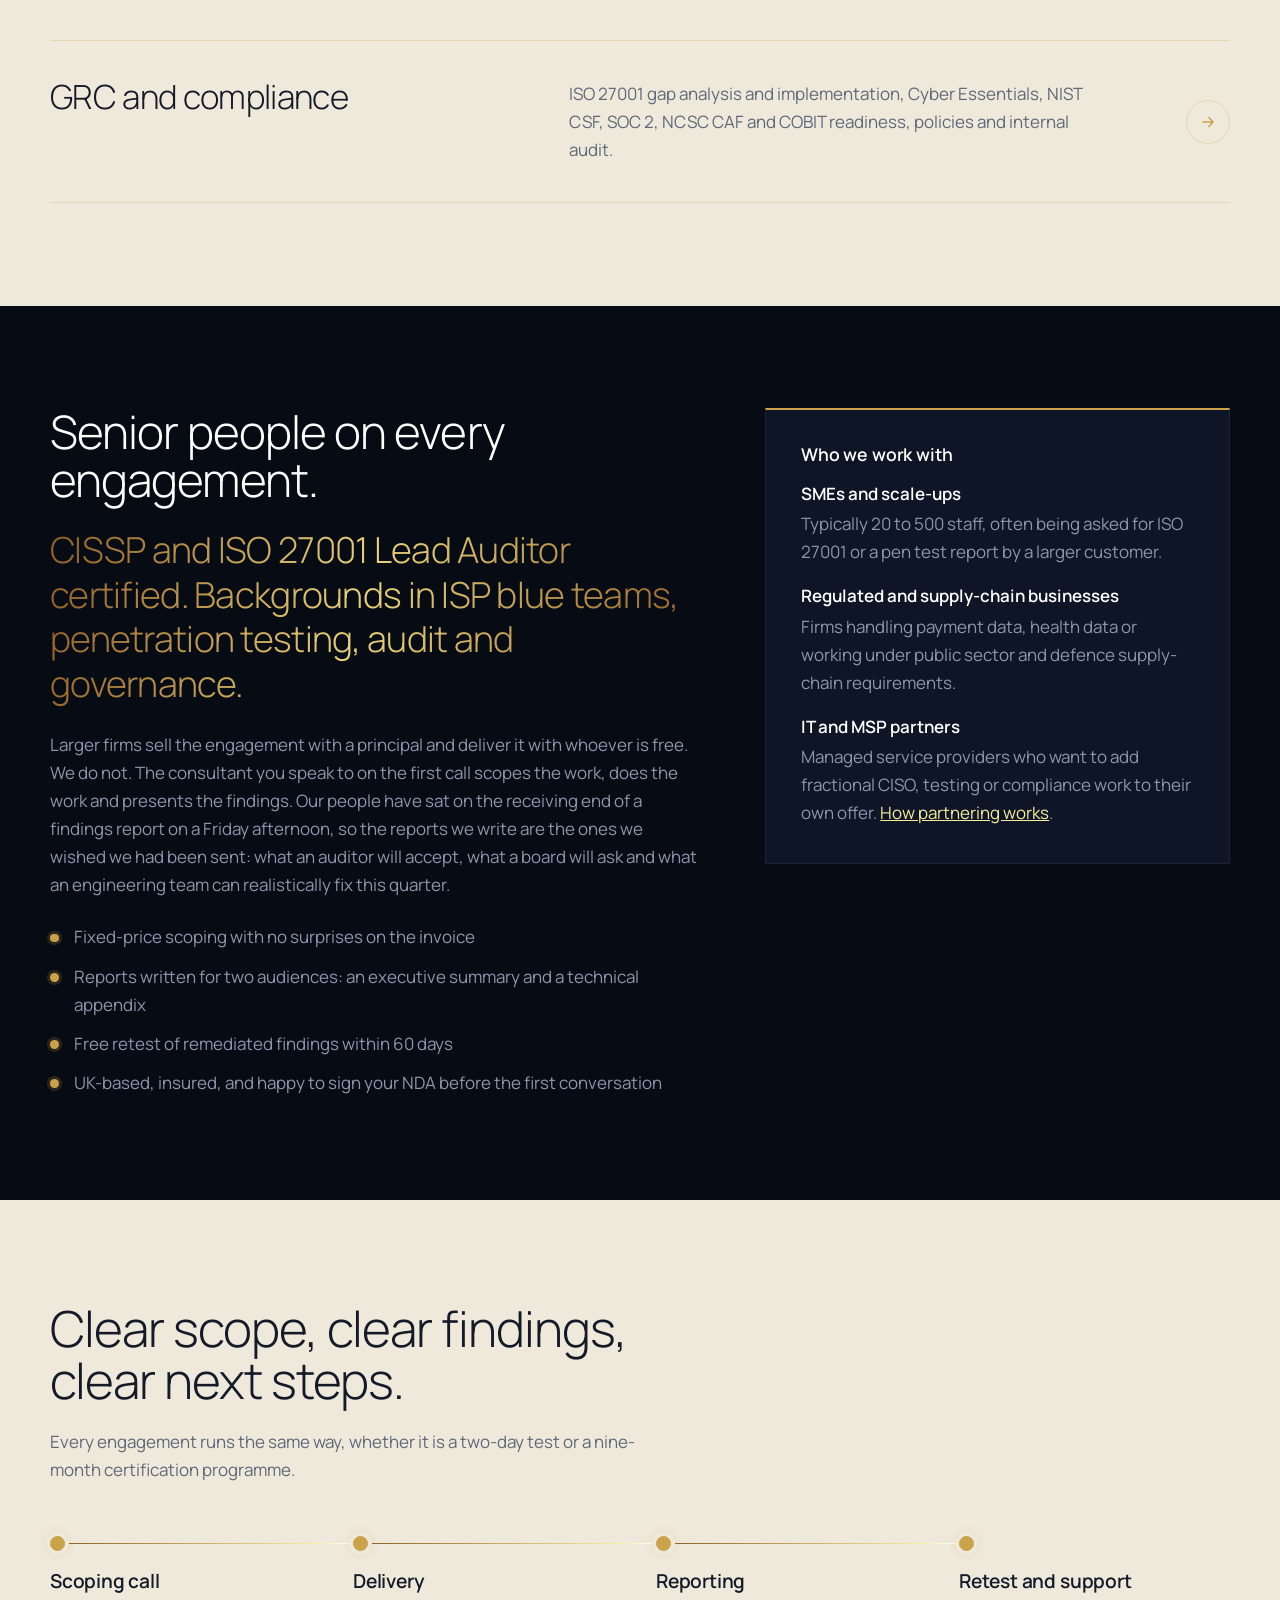
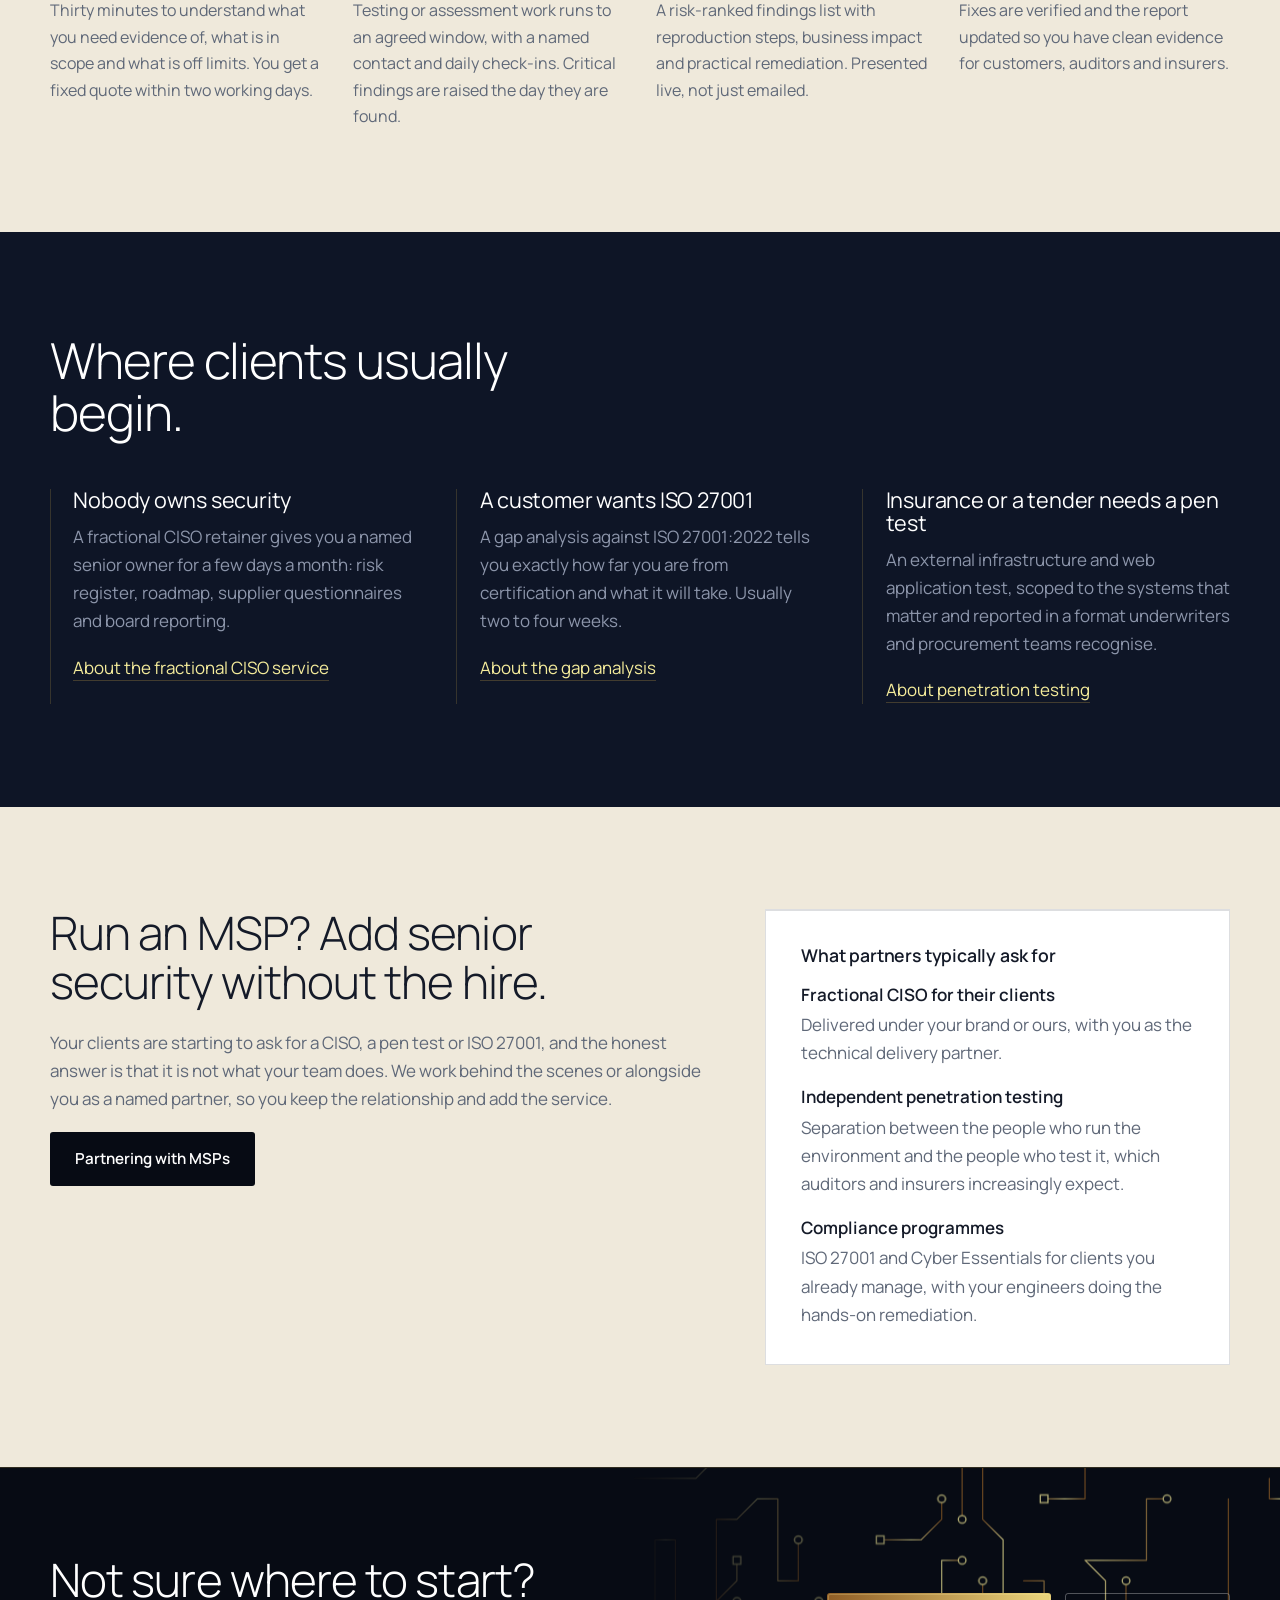
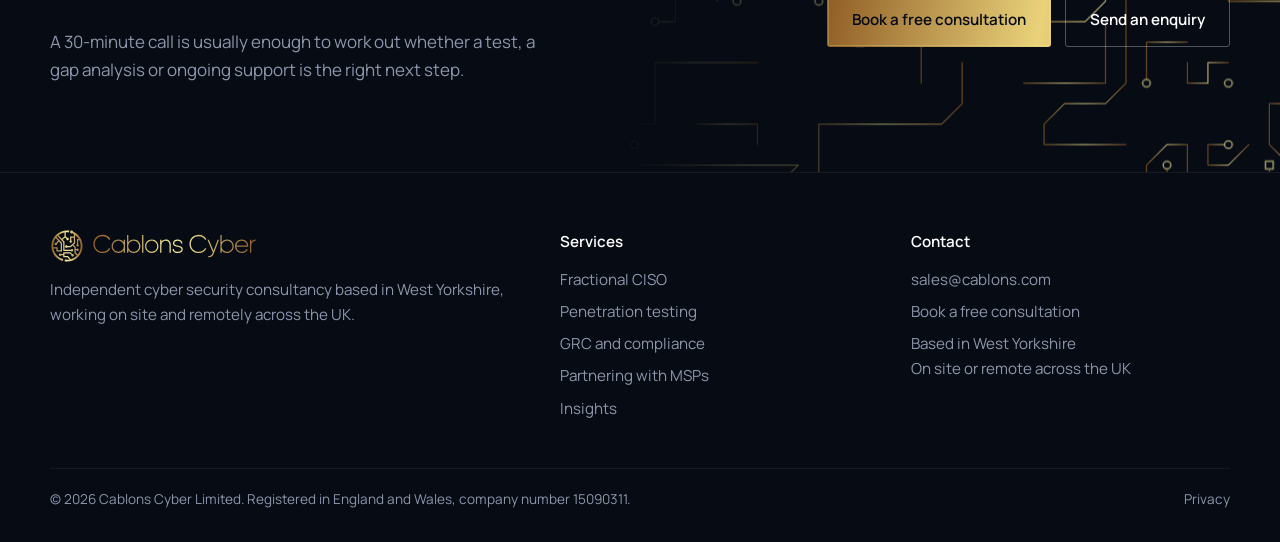
==== commit 4437945c: "Process timeline: nodes light in sequence with a pulse travelling along the line when scrolled into " ====
--- a/index.html
+++ b/index.html
@@ -218,10 +218,10 @@
       <p class="muted">Every engagement runs the same way, whether it is a two-day test or a nine-month certification programme.</p>
     </div>
     <div class="process">
-      <div class="step"><h3>Scoping call</h3><p>Thirty minutes to understand what you need evidence of, what is in scope and what is off limits. You get a fixed quote within two working days.</p></div>
-      <div class="step"><h3>Delivery</h3><p>Testing or assessment work runs to an agreed window, with a named contact and daily check-ins. Critical findings are raised the day they are found.</p></div>
-      <div class="step"><h3>Reporting</h3><p>A risk-ranked findings list with reproduction steps, business impact and practical remediation. Presented live, not just emailed.</p></div>
-      <div class="step"><h3>Retest and support</h3><p>Fixes are verified and the report updated so you have clean evidence for customers, auditors and insurers.</p></div>
+      <div class="step" style="--n:0"><h3>Scoping call</h3><p>Thirty minutes to understand what you need evidence of, what is in scope and what is off limits. You get a fixed quote within two working days.</p></div>
+      <div class="step" style="--n:1"><h3>Delivery</h3><p>Testing or assessment work runs to an agreed window, with a named contact and daily check-ins. Critical findings are raised the day they are found.</p></div>
+      <div class="step" style="--n:2"><h3>Reporting</h3><p>A risk-ranked findings list with reproduction steps, business impact and practical remediation. Presented live, not just emailed.</p></div>
+      <div class="step" style="--n:3"><h3>Retest and support</h3><p>Fixes are verified and the report updated so you have clean evidence for customers, auditors and insurers.</p></div>
     </div>
   </div>
 </section>
@@ -424,8 +424,13 @@
         es.forEach(function (e) { if (e.isIntersecting) { e.target.classList.add('draw'); io.unobserve(e.target); } });
       }, { threshold: 0.2 });
       arts.forEach(function (a) { io.observe(a); });
+      var pio = new IntersectionObserver(function (es) {
+        es.forEach(function (e) { if (e.isIntersecting) { e.target.classList.add('lit'); pio.unobserve(e.target); } });
+      }, { threshold: 0.5 });
+      document.querySelectorAll('.process').forEach(function (p) { pio.observe(p); });
     } else {
       arts.forEach(function (a) { a.classList.add('draw'); });
+      document.querySelectorAll('.process').forEach(function (p) { p.classList.add('lit'); });
     }
   })();
 </script>
--- a/styles.css
+++ b/styles.css
@@ -212,9 +212,36 @@
 
 /* Process trace (a real sequence) */
 .process { position: relative; display: grid; grid-template-columns: repeat(4, 1fr); gap: 2rem; padding-top: 2.2rem; }
-.process::before { content: ""; position: absolute; left: 0; right: 0; top: 7px; height: 1px; background: linear-gradient(90deg, var(--gold-deep), var(--gold-pale), var(--gold-deep)); opacity: .7; }
+/* faint base line */
+.process::before { content: ""; position: absolute; left: 0; right: calc(25% - 1.5rem); top: 7px; height: 1px; background: var(--gold); opacity: .25; }
 .process .step { position: relative; }
-.process .step::before { content: ""; position: absolute; left: 0; top: -2.2rem; width: 15px; height: 15px; border-radius: 50%; background: var(--bone); border: 1.5px solid var(--gold); box-shadow: 0 0 0 4px var(--bone); }
+/* node */
+.process .step::before {
+  content: ""; position: absolute; left: 0; top: -2.2rem; width: 15px; height: 15px; border-radius: 50%; z-index: 2;
+  background: var(--bone); border: 1.5px solid var(--gold); box-shadow: 0 0 0 4px var(--bone);
+  transition: background-color .35s ease, box-shadow .35s ease;
+}
+/* pulse segment from this node to the next (hidden on last) */
+.process .step::after {
+  content: ""; position: absolute; left: 15px; top: calc(-2.2rem + 7px); height: 1.5px; width: calc(100% + 2rem - 15px); z-index: 1;
+  background: linear-gradient(90deg, var(--gold-deep) 0%, var(--gold-pale) 85%, #fff 100%);
+  transform: scaleX(0); transform-origin: left center;
+}
+.process .step:last-child::after { display: none; }
+/* lit sequence: node i lights at i*1.1s, its segment travels for .8s after */
+.process.lit .step::before { animation: node-on .45s ease forwards; animation-delay: calc(var(--n) * 1.1s); }
+.process.lit .step::after { animation: pulse-travel .8s cubic-bezier(.4, 0, .2, 1) forwards; animation-delay: calc(var(--n) * 1.1s + .3s); }
+@keyframes node-on {
+  0%   { background: var(--bone); box-shadow: 0 0 0 4px var(--bone); }
+  50%  { background: var(--gold-pale); box-shadow: 0 0 0 4px var(--bone), 0 0 0 10px rgba(201,162,74,.28), 0 0 18px 4px rgba(201,162,74,.55); }
+  100% { background: var(--gold); box-shadow: 0 0 0 4px var(--bone), 0 0 10px 1px rgba(201,162,74,.45); }
+}
+@keyframes pulse-travel { to { transform: scaleX(1); } }
+@media (prefers-reduced-motion: reduce) {
+  .process .step::before { background: var(--gold); }
+  .process .step::after { transform: scaleX(1); }
+  .process.lit .step::before, .process.lit .step::after { animation: none; }
+}
 .process h3 { font-size: 1.2rem; font-weight: 600; margin-bottom: .4rem; }
 .process p { color: var(--slate); margin: 0; font-size: 1rem; }
 
@@ -299,7 +326,7 @@
   .cta .actions { justify-content: flex-start; }
   .process, .starts { grid-template-columns: 1fr 1fr; }
   .process::before { display: none; }
-  .process .step::before { display: none; }
+  .process .step::before, .process .step::after { display: none; }
   .process { padding-top: 0; }
   .process .step { border-top: 1px solid var(--rule); padding-top: 1rem; }
   .site-footer .cols { grid-template-columns: 1fr 1fr; }
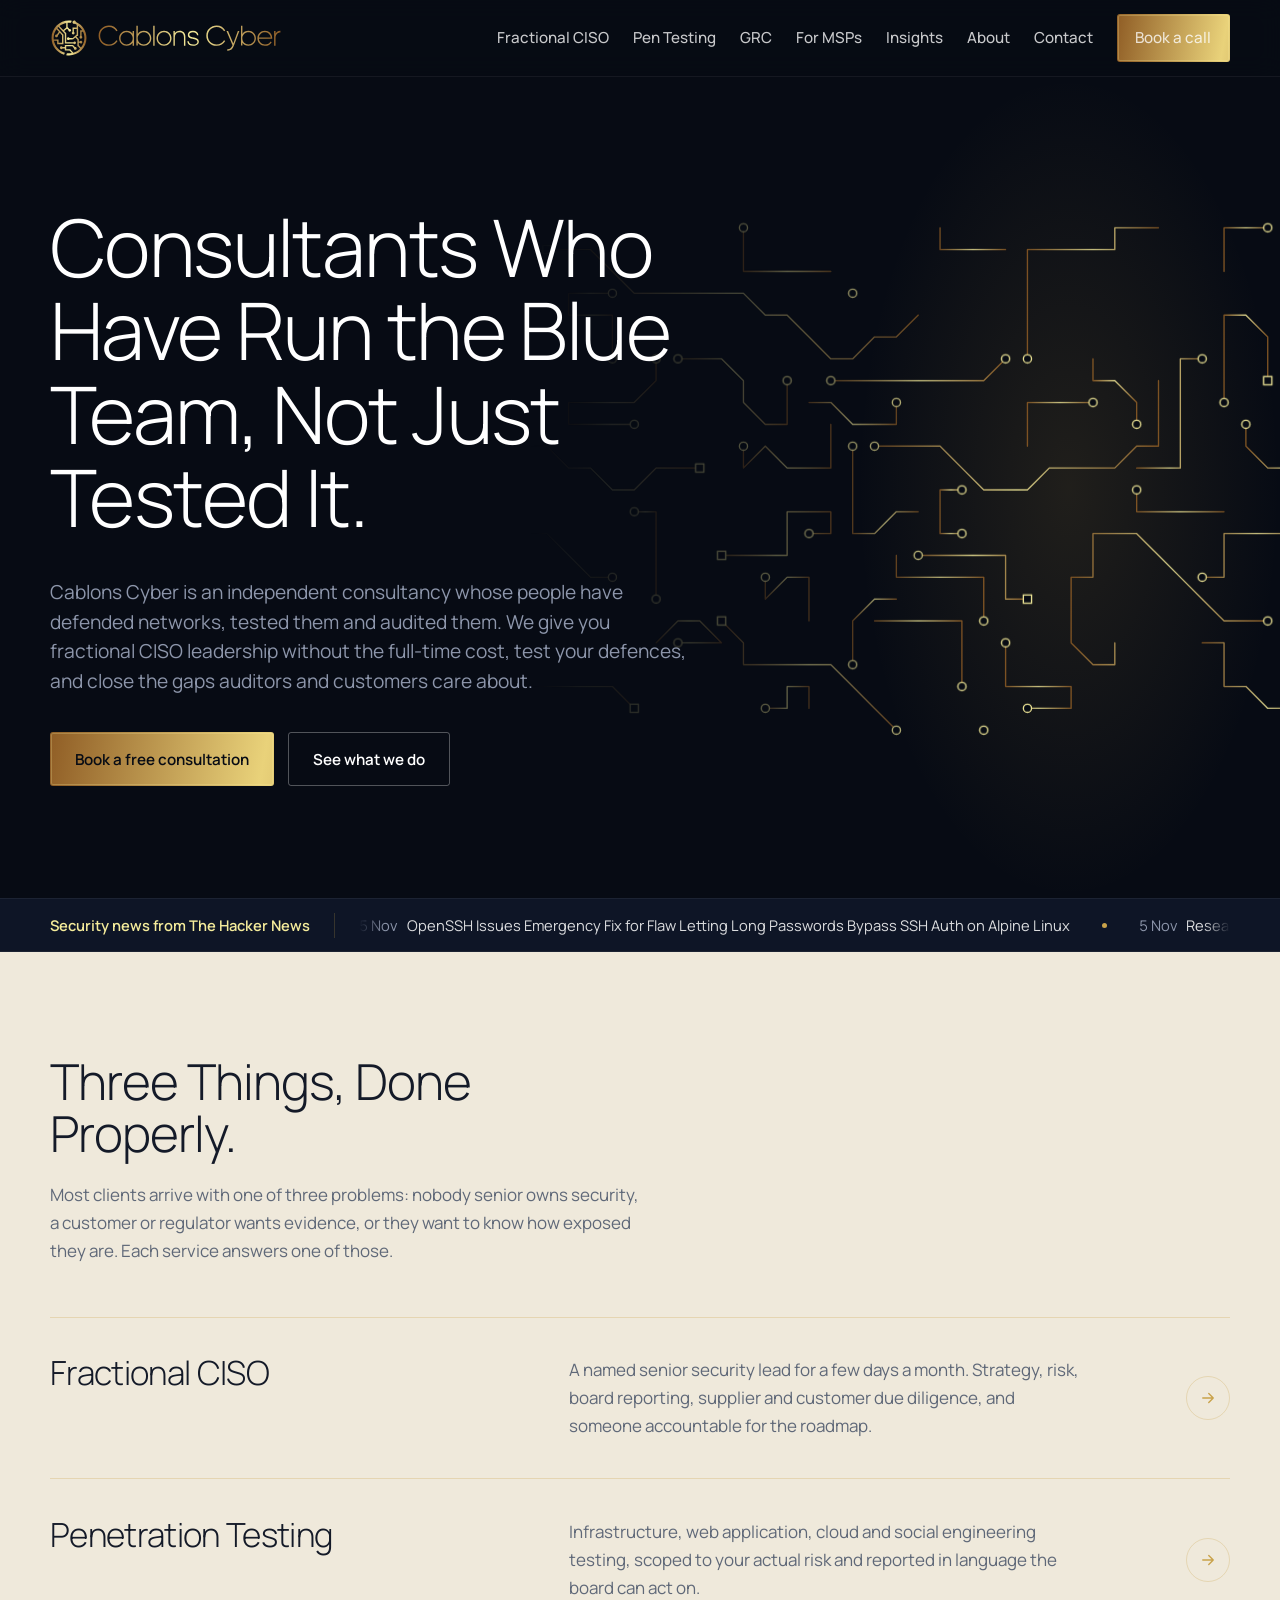
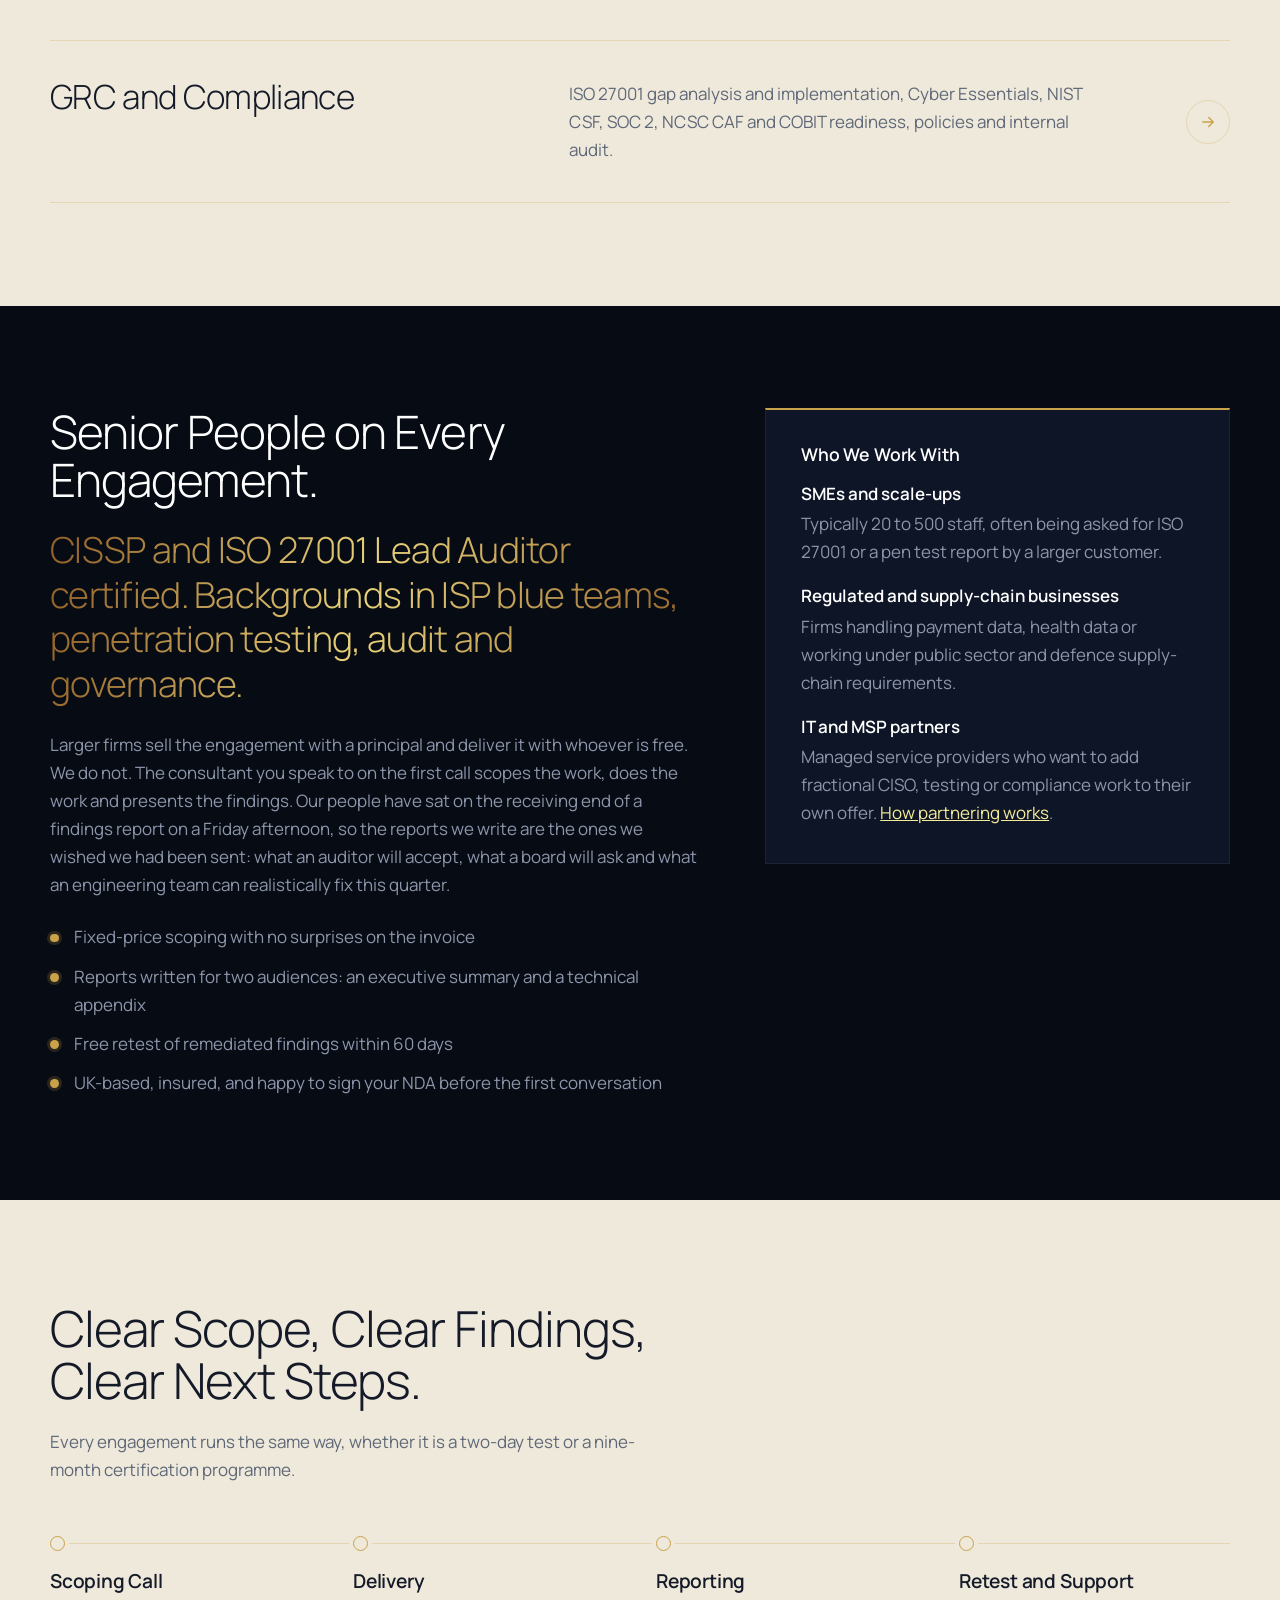
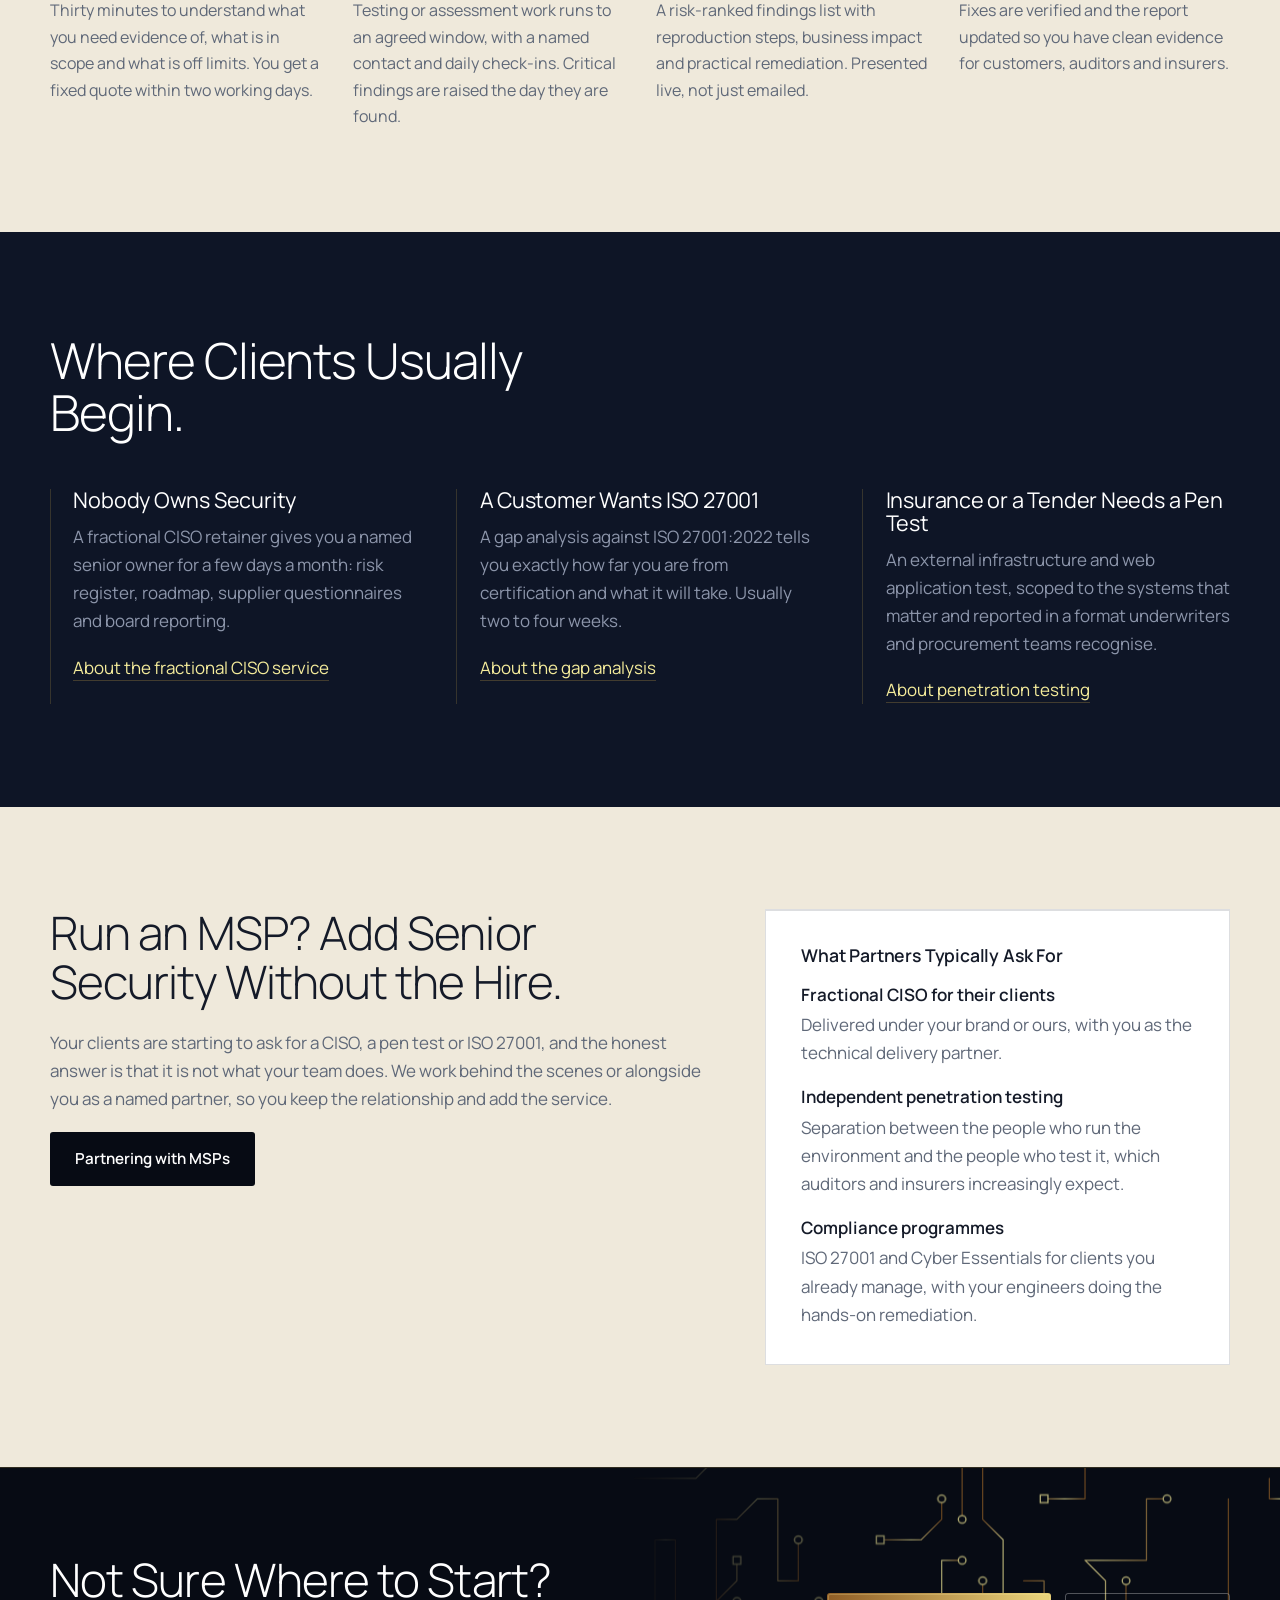
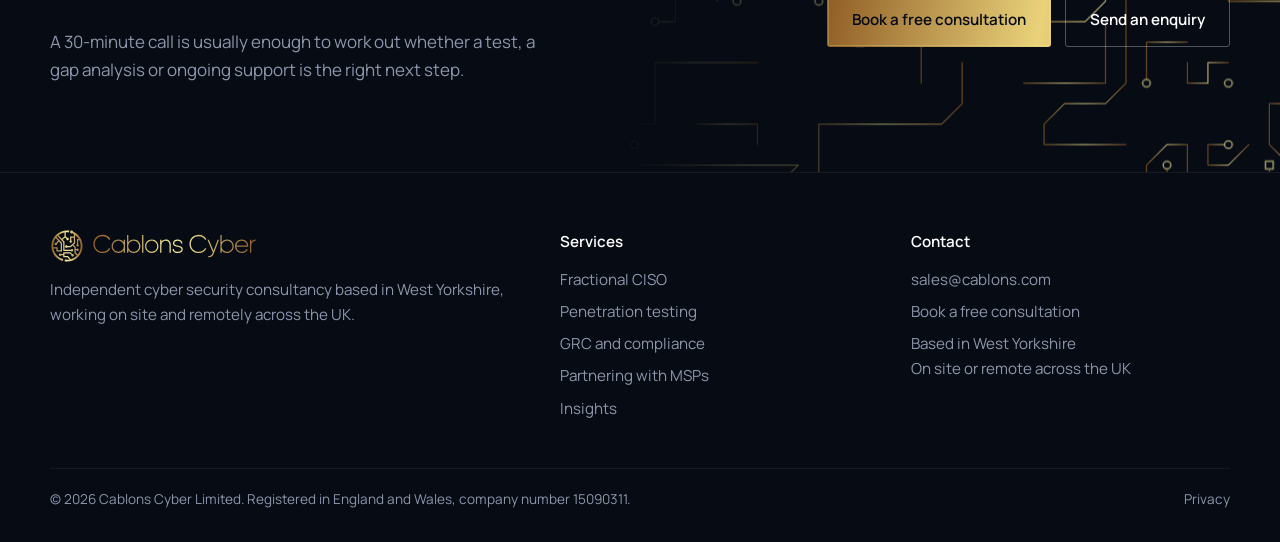
==== commit 6eacc2e8: "Process line: repeating pulse that flashes each node and runs to the end; title case on headings and" ====
--- a/index.html
+++ b/index.html
@@ -3,7 +3,7 @@
 <head>
 <meta charset="utf-8">
 <meta name="viewport" content="width=device-width, initial-scale=1">
-<title>Fractional CISO, penetration testing and GRC consultancy | Cablons Cyber</title>
+<title>Fractional CISO, Penetration Testing and GRC Consultancy | Cablons Cyber</title>
 <meta name="description" content="Independent UK cyber security consultancy offering fractional CISO services, penetration testing and ISO 27001 and GRC consultancy. Based in West Yorkshire, working on site or remotely across the UK.">
 <link rel="canonical" href="https://www.cablons.com/">
 <meta property="og:type" content="website">
@@ -41,7 +41,7 @@
     <button class="nav-toggle" aria-expanded="false" aria-controls="nav">Menu</button>
     <nav class="nav" id="nav" aria-label="Main">
       <a href="vciso.html">Fractional CISO</a>
-      <a href="penetration-testing.html">Pen testing</a>
+      <a href="penetration-testing.html">Pen Testing</a>
       <a href="grc-consultancy.html">GRC</a>
       <a href="msp-partners.html">For MSPs</a>
       <a href="insights.html">Insights</a>
@@ -155,7 +155,7 @@
 </svg></div>
   <div class="wrap">
     <div class="hero-copy">
-      <h1>Consultants who have run the blue team, not just tested it.</h1>
+      <h1>Consultants Who Have Run the Blue Team, Not Just Tested It.</h1>
       <p class="lead">Cablons Cyber is an independent consultancy whose people have defended networks, tested them and audited them. We give you fractional CISO leadership without the full-time cost, test your defences, and close the gaps auditors and customers care about.</p>
       <div class="actions"><a class="btn btn-gold" href="https://calendly.com/shaun-wakefield-cablons">Book a free consultation</a><a class="btn btn-ghost" href="#services">See what we do</a></div>
     </div>
@@ -173,13 +173,13 @@
 <section class="section on-bone" id="services">
   <div class="wrap">
     <div class="section-head">
-      <h2>Three things, done properly.</h2>
+      <h2>Three Things, Done Properly.</h2>
       <p class="muted">Most clients arrive with one of three problems: nobody senior owns security, a customer or regulator wants evidence, or they want to know how exposed they are. Each service answers one of those.</p>
     </div>
     <div class="ledger">
 <a class="ledger-row" href="vciso.html"><h3>Fractional CISO</h3><p>A named senior security lead for a few days a month. Strategy, risk, board reporting, supplier and customer due diligence, and someone accountable for the roadmap.</p><span class="go" aria-hidden="true"><svg viewBox="0 0 24 24" fill="none" stroke="currentColor" stroke-width="1.8" stroke-linecap="round" stroke-linejoin="round"><path d="M5 12h14M13 6l6 6-6 6"/></svg></span></a>
-<a class="ledger-row" href="penetration-testing.html"><h3>Penetration testing</h3><p>Infrastructure, web application, cloud and social engineering testing, scoped to your actual risk and reported in language the board can act on.</p><span class="go" aria-hidden="true"><svg viewBox="0 0 24 24" fill="none" stroke="currentColor" stroke-width="1.8" stroke-linecap="round" stroke-linejoin="round"><path d="M5 12h14M13 6l6 6-6 6"/></svg></span></a>
-<a class="ledger-row" href="grc-consultancy.html"><h3>GRC and compliance</h3><p>ISO 27001 gap analysis and implementation, Cyber Essentials, NIST CSF, SOC 2, NCSC CAF and COBIT readiness, policies and internal audit.</p><span class="go" aria-hidden="true"><svg viewBox="0 0 24 24" fill="none" stroke="currentColor" stroke-width="1.8" stroke-linecap="round" stroke-linejoin="round"><path d="M5 12h14M13 6l6 6-6 6"/></svg></span></a>
+<a class="ledger-row" href="penetration-testing.html"><h3>Penetration Testing</h3><p>Infrastructure, web application, cloud and social engineering testing, scoped to your actual risk and reported in language the board can act on.</p><span class="go" aria-hidden="true"><svg viewBox="0 0 24 24" fill="none" stroke="currentColor" stroke-width="1.8" stroke-linecap="round" stroke-linejoin="round"><path d="M5 12h14M13 6l6 6-6 6"/></svg></span></a>
+<a class="ledger-row" href="grc-consultancy.html"><h3>GRC and Compliance</h3><p>ISO 27001 gap analysis and implementation, Cyber Essentials, NIST CSF, SOC 2, NCSC CAF and COBIT readiness, policies and internal audit.</p><span class="go" aria-hidden="true"><svg viewBox="0 0 24 24" fill="none" stroke="currentColor" stroke-width="1.8" stroke-linecap="round" stroke-linejoin="round"><path d="M5 12h14M13 6l6 6-6 6"/></svg></span></a>
 </div>
   </div>
 </section>
@@ -187,7 +187,7 @@
 <section class="section on-void">
   <div class="wrap statement">
     <div>
-      <h2>Senior people on every engagement.</h2>
+      <h2>Senior People on Every Engagement.</h2>
       <p class="cred">CISSP and ISO 27001 Lead Auditor certified. Backgrounds in ISP blue teams, penetration testing, audit and governance.</p>
       <p class="muted">Larger firms sell the engagement with a principal and deliver it with whoever is free. We do not. The consultant you speak to on the first call scopes the work, does the work and presents the findings. Our people have sat on the receiving end of a findings report on a Friday afternoon, so the reports we write are the ones we wished we had been sent: what an auditor will accept, what a board will ask and what an engineering team can realistically fix this quarter.</p>
       <ul class="checks">
@@ -198,7 +198,7 @@
       </ul>
     </div>
     <div class="panel">
-      <h3>Who we work with</h3>
+      <h3>Who We Work With</h3>
       <dl>
         <dt>SMEs and scale-ups</dt>
         <dd>Typically 20 to 500 staff, often being asked for ISO 27001 or a pen test report by a larger customer.</dd>
@@ -214,14 +214,14 @@
 <section class="section on-bone">
   <div class="wrap">
     <div class="section-head">
-      <h2>Clear scope, clear findings, clear next steps.</h2>
+      <h2>Clear Scope, Clear Findings, Clear Next Steps.</h2>
       <p class="muted">Every engagement runs the same way, whether it is a two-day test or a nine-month certification programme.</p>
     </div>
     <div class="process">
-      <div class="step" style="--n:0"><h3>Scoping call</h3><p>Thirty minutes to understand what you need evidence of, what is in scope and what is off limits. You get a fixed quote within two working days.</p></div>
+      <div class="step" style="--n:0"><h3>Scoping Call</h3><p>Thirty minutes to understand what you need evidence of, what is in scope and what is off limits. You get a fixed quote within two working days.</p></div>
       <div class="step" style="--n:1"><h3>Delivery</h3><p>Testing or assessment work runs to an agreed window, with a named contact and daily check-ins. Critical findings are raised the day they are found.</p></div>
       <div class="step" style="--n:2"><h3>Reporting</h3><p>A risk-ranked findings list with reproduction steps, business impact and practical remediation. Presented live, not just emailed.</p></div>
-      <div class="step" style="--n:3"><h3>Retest and support</h3><p>Fixes are verified and the report updated so you have clean evidence for customers, auditors and insurers.</p></div>
+      <div class="step" style="--n:3"><h3>Retest and Support</h3><p>Fixes are verified and the report updated so you have clean evidence for customers, auditors and insurers.</p></div>
     </div>
   </div>
 </section>
@@ -229,21 +229,21 @@
 <section class="section on-navy">
   <div class="wrap">
     <div class="section-head">
-      <h2>Where clients usually begin.</h2>
+      <h2>Where Clients Usually Begin.</h2>
     </div>
     <div class="starts">
       <div class="start">
-        <h3>Nobody owns security</h3>
+        <h3>Nobody Owns Security</h3>
         <p>A fractional CISO retainer gives you a named senior owner for a few days a month: risk register, roadmap, supplier questionnaires and board reporting.</p>
         <a href="vciso.html">About the fractional CISO service</a>
       </div>
       <div class="start">
-        <h3>A customer wants ISO 27001</h3>
+        <h3>A Customer Wants ISO 27001</h3>
         <p>A gap analysis against ISO 27001:2022 tells you exactly how far you are from certification and what it will take. Usually two to four weeks.</p>
         <a href="grc-consultancy.html">About the gap analysis</a>
       </div>
       <div class="start">
-        <h3>Insurance or a tender needs a pen test</h3>
+        <h3>Insurance or a Tender Needs a Pen Test</h3>
         <p>An external infrastructure and web application test, scoped to the systems that matter and reported in a format underwriters and procurement teams recognise.</p>
         <a href="penetration-testing.html">About penetration testing</a>
       </div>
@@ -254,12 +254,12 @@
 <section class="section on-bone">
   <div class="wrap statement">
     <div>
-      <h2>Run an MSP? Add senior security without the hire.</h2>
+      <h2>Run an MSP? Add Senior Security Without the Hire.</h2>
       <p class="muted">Your clients are starting to ask for a CISO, a pen test or ISO 27001, and the honest answer is that it is not what your team does. We work behind the scenes or alongside you as a named partner, so you keep the relationship and add the service.</p>
       <a class="btn btn-dark" href="msp-partners.html">Partnering with MSPs</a>
     </div>
     <div class="panel">
-      <h3>What partners typically ask for</h3>
+      <h3>What Partners Typically Ask For</h3>
       <dl>
         <dt>Fractional CISO for their clients</dt><dd>Delivered under your brand or ours, with you as the technical delivery partner.</dd>
         <dt>Independent penetration testing</dt><dd>Separation between the people who run the environment and the people who test it, which auditors and insurers increasingly expect.</dd>
@@ -355,7 +355,7 @@
 </svg></div>
   <div class="wrap">
     <div>
-      <h2>Not sure where to start?</h2>
+      <h2>Not Sure Where to Start?</h2>
       <p>A 30-minute call is usually enough to work out whether a test, a gap analysis or ongoing support is the right next step.</p>
     </div>
     <div class="actions">
--- a/styles.css
+++ b/styles.css
@@ -210,36 +210,41 @@
 .on-bone .panel dd { color: var(--slate); }
 .on-bone .panel a { color: var(--gold-deep); }
 
-/* Process trace (a real sequence) */
+/* Process trace (a real sequence): hollow nodes on a faint line; a pulse runs along it, repeating */
 .process { position: relative; display: grid; grid-template-columns: repeat(4, 1fr); gap: 2rem; padding-top: 2.2rem; }
-/* faint base line */
-.process::before { content: ""; position: absolute; left: 0; right: calc(25% - 1.5rem); top: 7px; height: 1px; background: var(--gold); opacity: .25; }
+.process::before { content: ""; position: absolute; left: 0; right: 0; top: 7px; height: 1px; background: var(--gold); opacity: .3; }
 .process .step { position: relative; }
-/* node */
 .process .step::before {
   content: ""; position: absolute; left: 0; top: -2.2rem; width: 15px; height: 15px; border-radius: 50%; z-index: 2;
   background: var(--bone); border: 1.5px solid var(--gold); box-shadow: 0 0 0 4px var(--bone);
-  transition: background-color .35s ease, box-shadow .35s ease;
-}
-/* pulse segment from this node to the next (hidden on last) */
+}
+/* the pulse: a short glowing comet that travels this step's stretch of line */
 .process .step::after {
-  content: ""; position: absolute; left: 15px; top: calc(-2.2rem + 7px); height: 1.5px; width: calc(100% + 2rem - 15px); z-index: 1;
-  background: linear-gradient(90deg, var(--gold-deep) 0%, var(--gold-pale) 85%, #fff 100%);
-  transform: scaleX(0); transform-origin: left center;
-}
-.process .step:last-child::after { display: none; }
-/* lit sequence: node i lights at i*1.1s, its segment travels for .8s after */
-.process.lit .step::before { animation: node-on .45s ease forwards; animation-delay: calc(var(--n) * 1.1s); }
-.process.lit .step::after { animation: pulse-travel .8s cubic-bezier(.4, 0, .2, 1) forwards; animation-delay: calc(var(--n) * 1.1s + .3s); }
-@keyframes node-on {
-  0%   { background: var(--bone); box-shadow: 0 0 0 4px var(--bone); }
-  50%  { background: var(--gold-pale); box-shadow: 0 0 0 4px var(--bone), 0 0 0 10px rgba(201,162,74,.28), 0 0 18px 4px rgba(201,162,74,.55); }
-  100% { background: var(--gold); box-shadow: 0 0 0 4px var(--bone), 0 0 10px 1px rgba(201,162,74,.45); }
-}
-@keyframes pulse-travel { to { transform: scaleX(1); } }
+  content: ""; position: absolute; left: 15px; top: calc(-2.2rem + 6px); width: 64px; height: 3px; border-radius: 2px; z-index: 1; opacity: 0;
+  background: linear-gradient(90deg, transparent 0%, var(--gold) 55%, var(--gold-pale) 100%);
+  box-shadow: 0 0 10px 1px rgba(201,162,74,.55);
+}
+.process.lit .step::after { animation-duration: 8s; animation-timing-function: linear; animation-iteration-count: infinite; }
+.process.lit .step::before { animation-duration: 8s; animation-timing-function: ease-out; animation-iteration-count: infinite; }
+.process.lit .step:nth-child(1)::after { animation-name: comet-1; }
+.process.lit .step:nth-child(2)::after { animation-name: comet-2; }
+.process.lit .step:nth-child(3)::after { animation-name: comet-3; }
+.process.lit .step:nth-child(4)::after { animation-name: comet-4; }
+.process.lit .step:nth-child(1)::before { animation-name: flash-1; }
+.process.lit .step:nth-child(2)::before { animation-name: flash-2; }
+.process.lit .step:nth-child(3)::before { animation-name: flash-3; }
+.process.lit .step:nth-child(4)::before { animation-name: flash-4; }
+/* each comet owns a fifth of the cycle; the last fifth is a pause */
+@keyframes comet-1 { 0% { opacity: 0; left: 15px; } 1% { opacity: 1; } 19% { opacity: 1; } 20%, 100% { opacity: 0; left: calc(100% + 2rem - 64px); } }
+@keyframes comet-2 { 0%, 20% { opacity: 0; left: 15px; } 21% { opacity: 1; } 39% { opacity: 1; } 40%, 100% { opacity: 0; left: calc(100% + 2rem - 64px); } }
+@keyframes comet-3 { 0%, 40% { opacity: 0; left: 15px; } 41% { opacity: 1; } 59% { opacity: 1; } 60%, 100% { opacity: 0; left: calc(100% + 2rem - 64px); } }
+@keyframes comet-4 { 0%, 60% { opacity: 0; left: 15px; } 61% { opacity: 1; } 78% { opacity: 1; } 80%, 100% { opacity: 0; left: calc(100% - 64px); } }
+/* each node flares as the pulse reaches it, then returns to hollow */
+@keyframes flash-1 { 0%  { background: var(--gold-pale); box-shadow: 0 0 0 4px var(--bone), 0 0 0 9px rgba(201,162,74,.3), 0 0 16px 4px rgba(201,162,74,.6); } 7%, 100% { background: var(--bone); box-shadow: 0 0 0 4px var(--bone); } }
+@keyframes flash-2 { 0%, 19% { background: var(--bone); box-shadow: 0 0 0 4px var(--bone); } 21% { background: var(--gold-pale); box-shadow: 0 0 0 4px var(--bone), 0 0 0 9px rgba(201,162,74,.3), 0 0 16px 4px rgba(201,162,74,.6); } 28%, 100% { background: var(--bone); box-shadow: 0 0 0 4px var(--bone); } }
+@keyframes flash-3 { 0%, 39% { background: var(--bone); box-shadow: 0 0 0 4px var(--bone); } 41% { background: var(--gold-pale); box-shadow: 0 0 0 4px var(--bone), 0 0 0 9px rgba(201,162,74,.3), 0 0 16px 4px rgba(201,162,74,.6); } 48%, 100% { background: var(--bone); box-shadow: 0 0 0 4px var(--bone); } }
+@keyframes flash-4 { 0%, 59% { background: var(--bone); box-shadow: 0 0 0 4px var(--bone); } 61% { background: var(--gold-pale); box-shadow: 0 0 0 4px var(--bone), 0 0 0 9px rgba(201,162,74,.3), 0 0 16px 4px rgba(201,162,74,.6); } 68%, 100% { background: var(--bone); box-shadow: 0 0 0 4px var(--bone); } }
 @media (prefers-reduced-motion: reduce) {
-  .process .step::before { background: var(--gold); }
-  .process .step::after { transform: scaleX(1); }
   .process.lit .step::before, .process.lit .step::after { animation: none; }
 }
 .process h3 { font-size: 1.2rem; font-weight: 600; margin-bottom: .4rem; }
